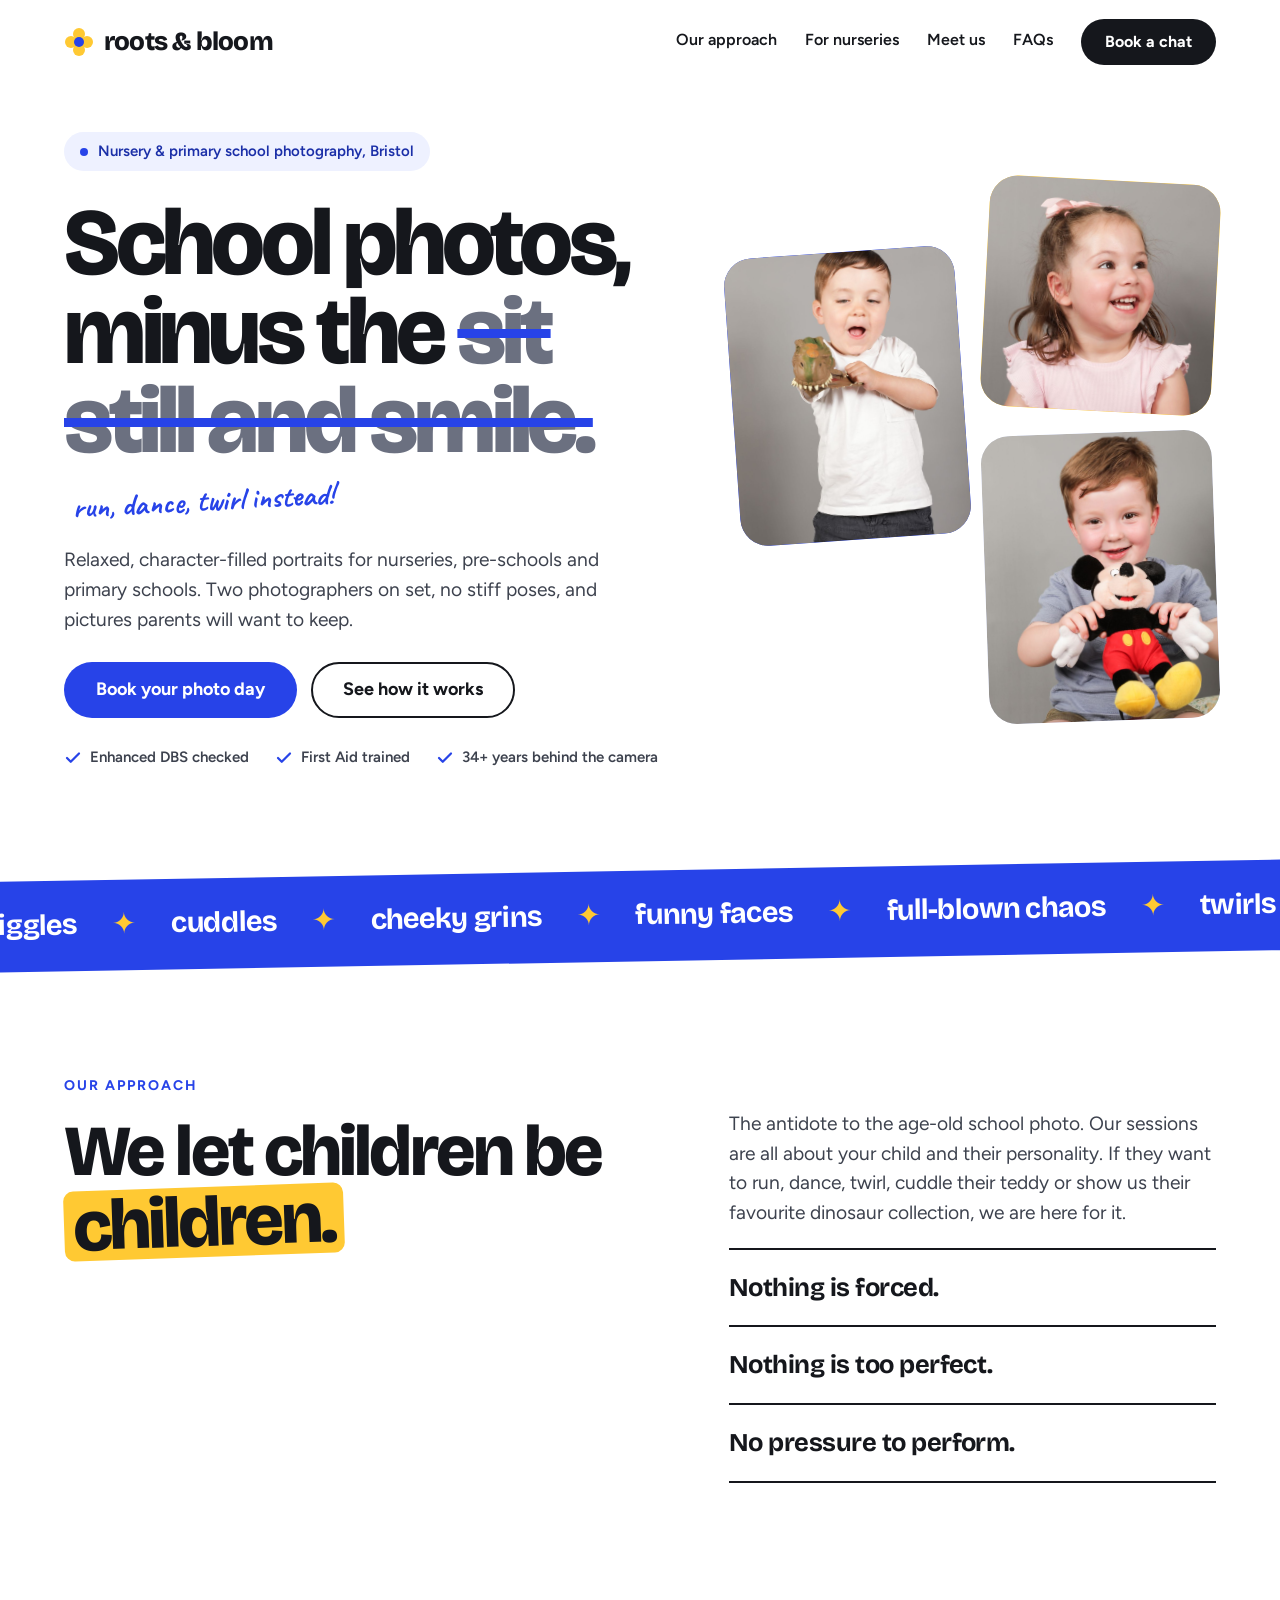
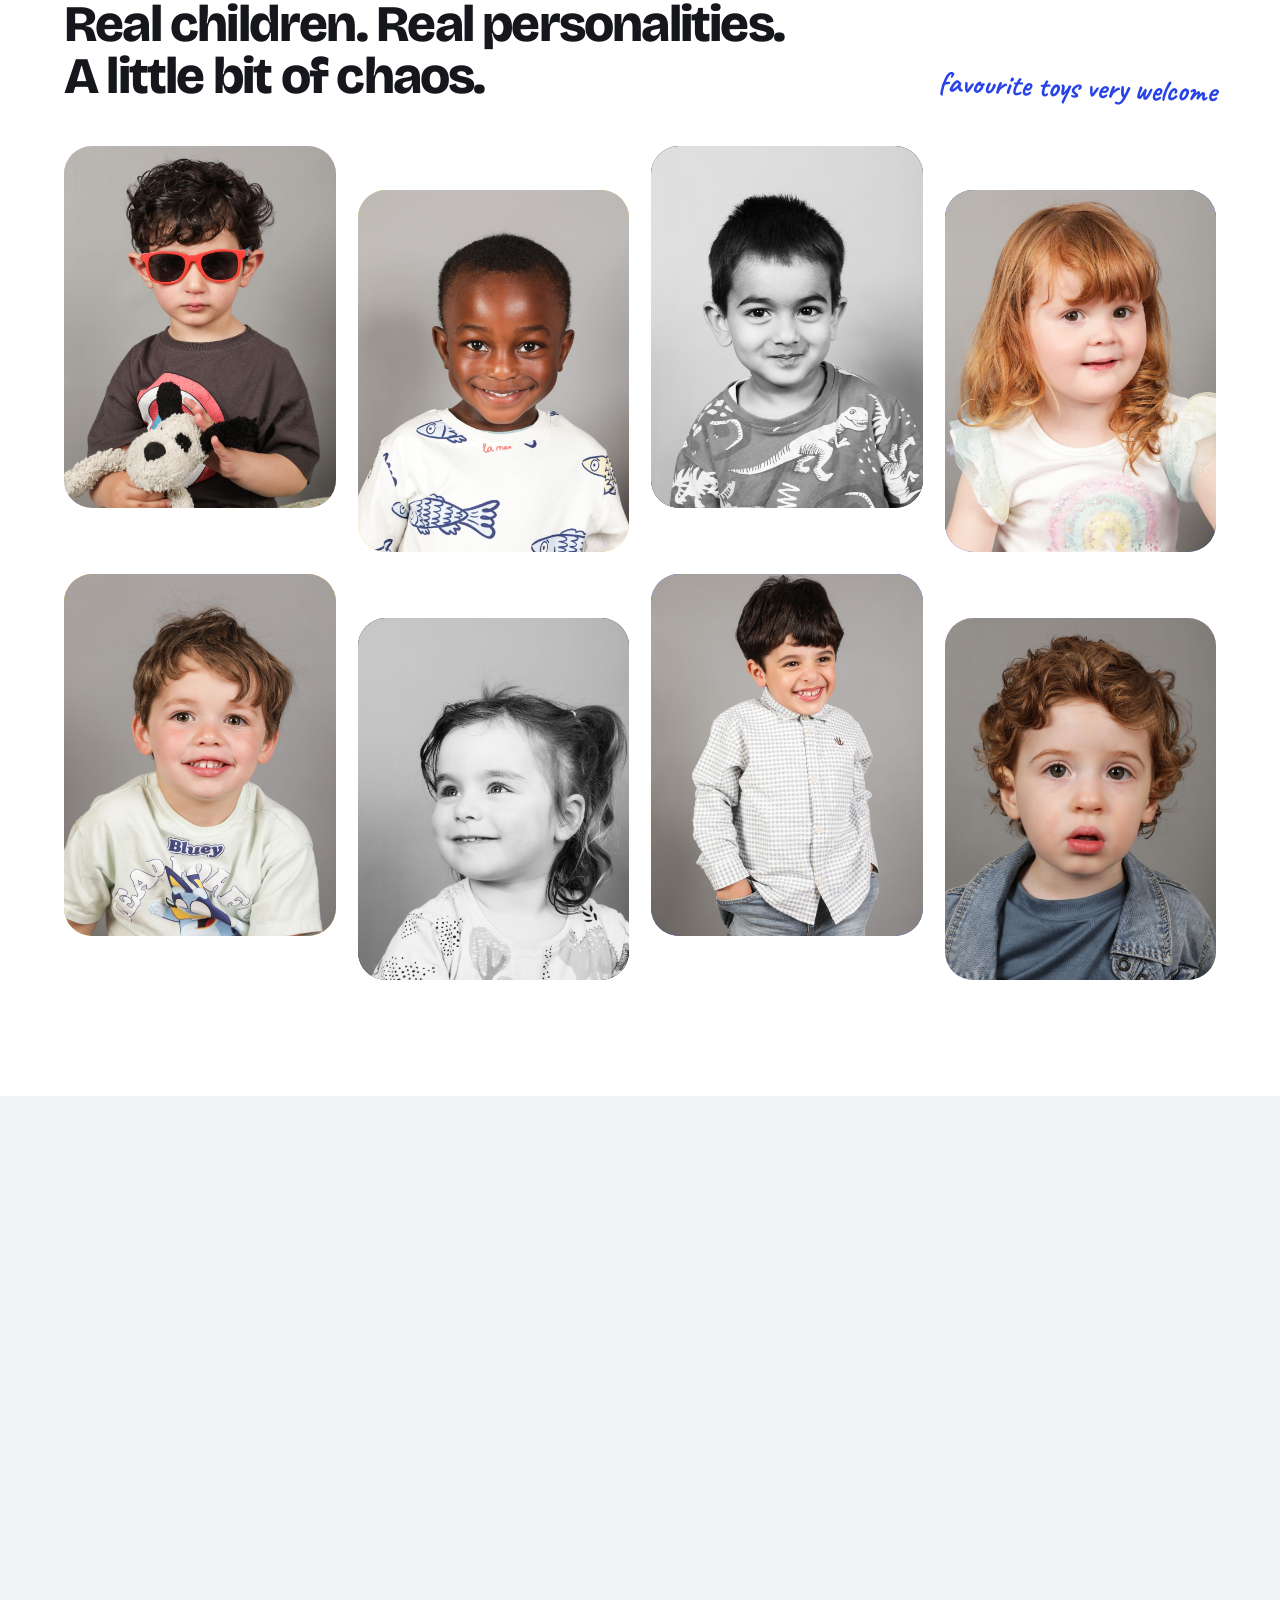
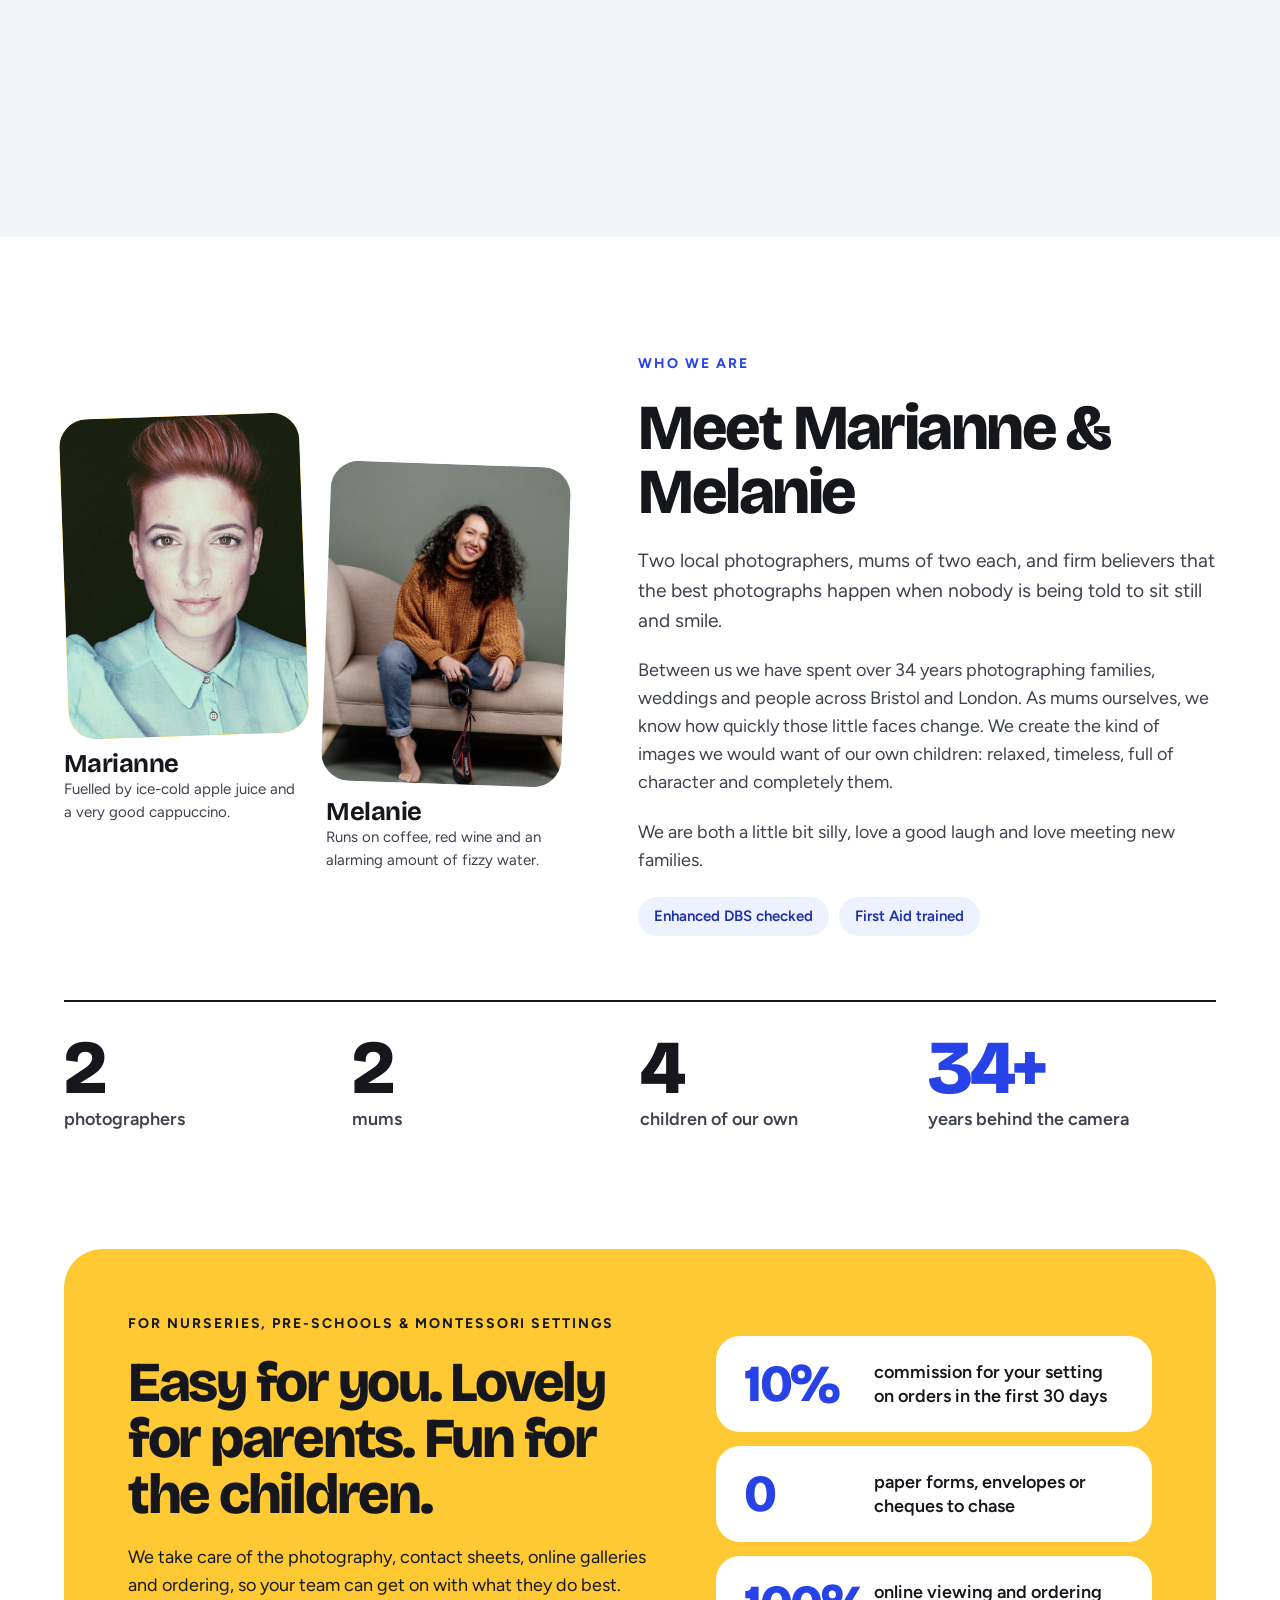
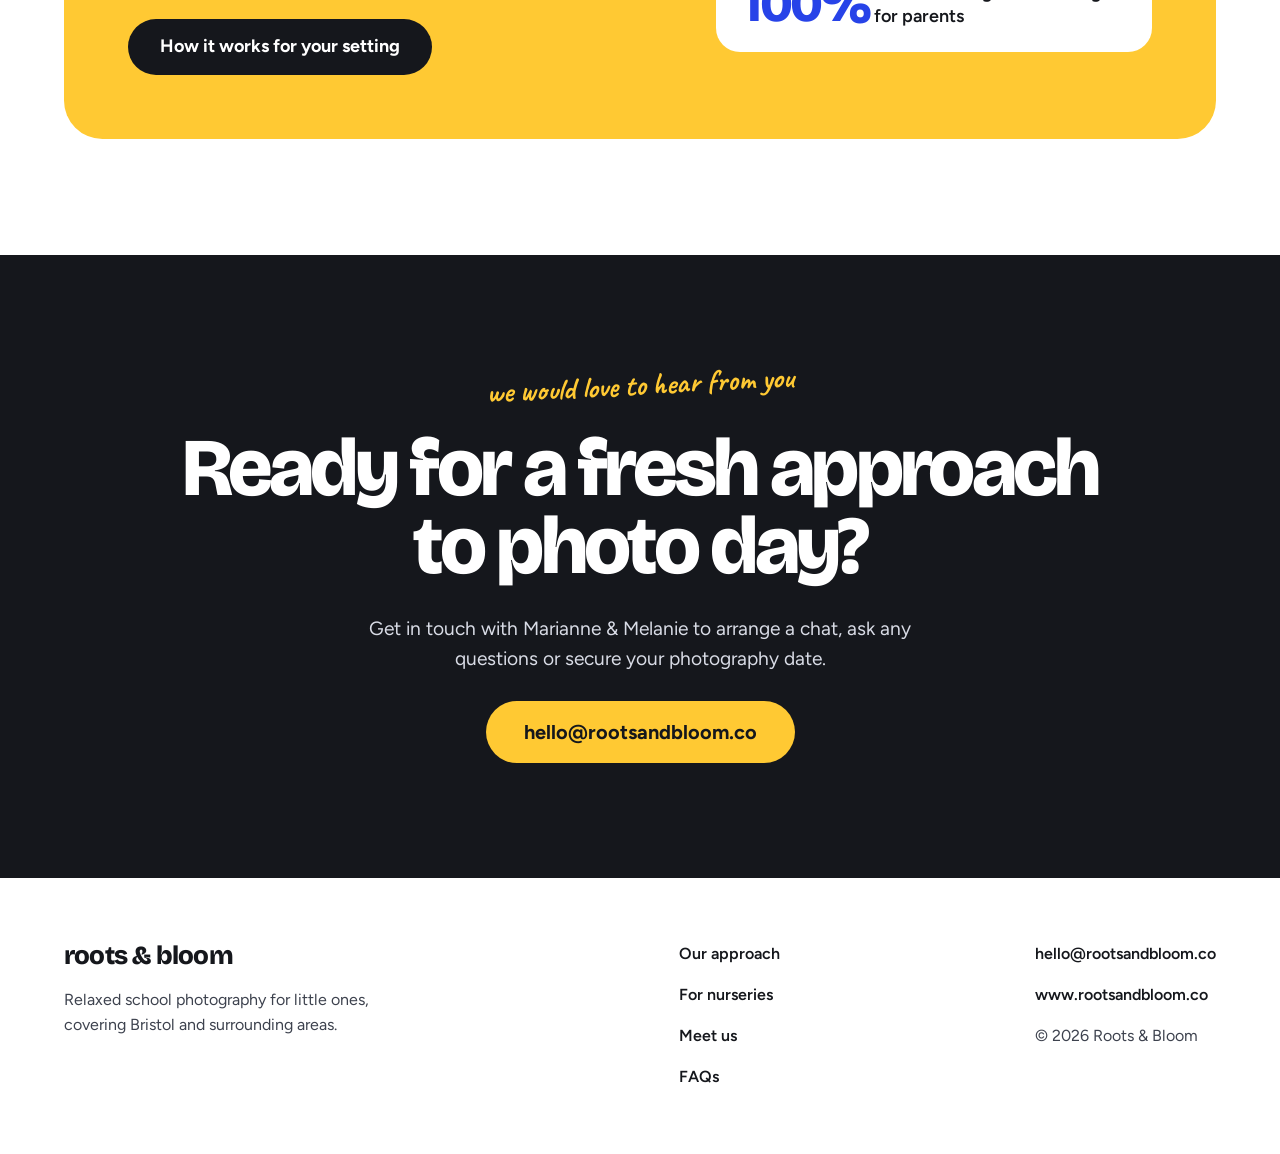
==== index.html @ b64cf776 "Add Marianne and Melanie portraits to Meet us Co-Authored-By: Claude Opus 5.5 <noreply@anthropic.com" ====
<!doctype html>
<html lang="en-GB">
<head>
  <meta charset="utf-8">
  <meta name="viewport" content="width=device-width, initial-scale=1">
  <title>Roots &amp; Bloom | Relaxed nursery and school photography, Bristol</title>
  <meta name="description" content="School photos, minus the sit still and smile. Relaxed, character-filled photography for nurseries, pre-schools and primary schools in Bristol, by Marianne and Melanie.">
  <meta name="theme-color" content="#2743E8">
  <link rel="canonical" href="https://www.rootsandbloom.co/">
  <meta property="og:type" content="website">
  <meta property="og:title" content="Roots &amp; Bloom | Relaxed nursery and school photography">
  <meta property="og:description" content="Two photographers, no stiff poses, and pictures parents will want to keep.">
  <meta property="og:url" content="https://www.rootsandbloom.co/">
  <link rel="icon" href="assets/favicon.svg" type="image/svg+xml">
  <link rel="preconnect" href="https://fonts.googleapis.com">
  <link rel="preconnect" href="https://fonts.gstatic.com" crossorigin>
  <link rel="stylesheet" href="https://fonts.googleapis.com/css2?family=Bricolage+Grotesque:opsz,wght@12..96,400..800&amp;family=Caveat:wght@700&amp;family=Figtree:wght@400;500;600;700&amp;display=swap">
  <link rel="stylesheet" href="assets/css/styles.css">
</head>
<body>
<a class="skip-link" href="#main">Skip to content</a>

<header class="site-header">
  <div class="wrap site-header__inner">
    <a class="wordmark" href="index.html" aria-label="Roots &amp; Bloom home">
      <svg aria-hidden="true" viewBox="0 0 30 30"><circle cx="15" cy="7" r="6" fill="#FFC933"/><circle cx="23" cy="15" r="6" fill="#FFC933"/><circle cx="15" cy="23" r="6" fill="#FFC933"/><circle cx="7" cy="15" r="6" fill="#FFC933"/><circle cx="15" cy="15" r="5" fill="#2743E8"/></svg>
      <span>roots &amp; bloom</span>
    </a>
    <button class="nav-toggle" type="button" aria-label="Open menu" aria-expanded="false" aria-controls="site-nav">
      <svg aria-hidden="true" viewBox="0 0 24 24" fill="none" stroke="#fff" stroke-width="2.5" stroke-linecap="round"><path d="M4 8h16M4 16h16"/></svg>
    </button>
    <nav class="nav" id="site-nav" aria-label="Main">
      <a href="#approach">Our approach</a>
      <a href="nurseries.html">For nurseries</a>
      <a href="#meet">Meet us</a>
      <a href="nurseries.html#faqs">FAQs</a>
      <a class="btn btn--dark btn--sm" href="nurseries.html#contact">Book a chat</a>
    </nav>
  </div>
</header>

<main id="main">

  <section class="hero">
    <div class="wrap hero__grid">
      <div class="stack hero__copy">
        <p class="pill"><span class="pill__dot"></span>Nursery &amp; primary school photography, Bristol</p>
        <h1 class="display">School photos, minus the <span class="strike">sit still and smile.</span></h1>
        <p class="scribble">run, dance, twirl instead!</p>
        <p class="lead">Relaxed, character-filled portraits for nurseries, pre-schools and primary schools. Two photographers on set, no stiff poses, and pictures parents will want to keep.</p>
        <div class="btn-row btn-row--stack">
          <a class="btn btn--primary" href="nurseries.html#contact">Book your photo day</a>
          <a class="btn btn--ghost" href="nurseries.html">See how it works</a>
        </div>
        <ul class="checks">
          <li><svg aria-hidden="true" viewBox="0 0 24 24" fill="none" stroke="#2743E8" stroke-width="3" stroke-linecap="round" stroke-linejoin="round"><path d="M4 12l5 5L20 6"/></svg>Enhanced DBS checked</li>
          <li><svg aria-hidden="true" viewBox="0 0 24 24" fill="none" stroke="#2743E8" stroke-width="3" stroke-linecap="round" stroke-linejoin="round"><path d="M4 12l5 5L20 6"/></svg>First Aid trained</li>
          <li><svg aria-hidden="true" viewBox="0 0 24 24" fill="none" stroke="#2743E8" stroke-width="3" stroke-linecap="round" stroke-linejoin="round"><path d="M4 12l5 5L20 6"/></svg>34+ years behind the camera</li>
        </ul>
      </div>
      <div class="hero__collage">
        <figure class="photo photo--blue tilt-l"><img src="assets/img/hero-dinosaur.jpg" width="933" height="1400" alt="A boy in a white shirt roaring along with his toy dinosaur" fetchpriority="high"></figure>
        <div class="hero__collage-col">
          <figure class="photo photo--sun photo--square tilt-r"><img src="assets/img/hero-laugh.jpg" width="1400" height="933" alt="A girl with a pink bow laughing and looking off to one side" style="object-position: 62% 50%"></figure>
          <figure class="photo tilt-l-sm"><img src="assets/img/hero-mickey.jpg" width="933" height="1400" alt="A smiling boy holding up his favourite soft toy" style="object-position: 50% 60%"></figure>
        </div>
      </div>
    </div>
  </section>

  <div class="strip" aria-hidden="true">
    <div class="strip__track">
      <div class="strip__set"><span>giggles</span><i>✦</i><span>cuddles</span><i>✦</i><span>cheeky grins</span><i>✦</i><span>funny faces</span><i>✦</i><span>full-blown chaos</span><i>✦</i><span>twirls</span><i>✦</i><span>teddies</span><i>✦</i><span>dinosaurs</span><i>✦</i></div>
      <div class="strip__set"><span>giggles</span><i>✦</i><span>cuddles</span><i>✦</i><span>cheeky grins</span><i>✦</i><span>funny faces</span><i>✦</i><span>full-blown chaos</span><i>✦</i><span>twirls</span><i>✦</i><span>teddies</span><i>✦</i><span>dinosaurs</span><i>✦</i></div>
    </div>
  </div>

  <section class="section" id="approach">
    <div class="wrap split">
      <div class="stack reveal">
        <p class="eyebrow">Our approach</p>
        <h2 class="h2" style="font-size: clamp(2.6rem, 5.6vw, 5.25rem); line-height: 0.98">We let children be <span class="mark">children.</span></h2>
      </div>
      <div class="stack split__aside reveal">
        <p class="lead">The antidote to the age-old school photo. Our sessions are all about your child and their personality. If they want to run, dance, twirl, cuddle their teddy or show us their favourite dinosaur collection, we are here for it.</p>
        <ul class="rules">
          <li>Nothing is forced.</li>
          <li>Nothing is too perfect.</li>
          <li>No pressure to perform.</li>
        </ul>
      </div>
    </div>
  </section>

  <section class="section section--flush-top">
    <div class="wrap">
      <div class="section-head reveal">
        <h2 class="h2 h2--sm">Real children. Real personalities. A little bit of chaos.</h2>
        <p class="scribble">favourite toys very welcome</p>
      </div>
      <div class="gallery reveal">
        <figure class="photo photo--tall"><img src="assets/img/gallery-01.jpg" width="933" height="1400" loading="lazy" alt="A boy in red sunglasses cuddling a well-loved toy dog"></figure>
        <figure class="photo photo--tall photo--sun"><img src="assets/img/gallery-02.jpg" width="933" height="1400" loading="lazy" alt="A boy in a fish-print top with a huge smile" style="object-position: 50% 30%"></figure>
        <figure class="photo photo--tall photo--ink"><img src="assets/img/gallery-03.jpg" width="933" height="1400" loading="lazy" alt="Black and white portrait of a boy in a dinosaur t-shirt, smiling shyly" style="object-position: 50% 40%"></figure>
        <figure class="photo photo--tall photo--blue"><img src="assets/img/gallery-04.jpg" width="933" height="1400" loading="lazy" alt="A girl with long red hair and a rainbow top, smiling" style="object-position: 50% 30%"></figure>
        <figure class="photo photo--tall photo--sun"><img src="assets/img/gallery-05.jpg" width="1082" height="1400" loading="lazy" alt="A boy with tousled brown hair grinning at the camera" style="object-position: 50% 30%"></figure>
        <figure class="photo photo--tall photo--ink"><img src="assets/img/gallery-06.jpg" width="933" height="1400" loading="lazy" alt="Black and white portrait of a little girl with pigtails glancing sideways" style="object-position: 50% 45%"></figure>
        <figure class="photo photo--tall photo--blue"><img src="assets/img/gallery-07.jpg" width="933" height="1400" loading="lazy" alt="A boy in a checked shirt laughing with his hands in his pockets" style="object-position: 50% 30%"></figure>
        <figure class="photo photo--tall"><img src="assets/img/gallery-08.jpg" width="933" height="1400" loading="lazy" alt="A toddler with curly auburn hair in a denim jacket" style="object-position: 50% 30%"></figure>
      </div>
    </div>
  </section>

  <section class="section section--panel">
    <div class="wrap">
      <div class="stack head-block reveal">
        <p class="eyebrow">Why we are different</p>
        <h2 class="h2">Two photographers. Twice the fun.</h2>
      </div>
      <div class="cards reveal">
        <article class="card">
          <span class="card__num" aria-hidden="true">01</span>
          <h3 class="h3">One plays, one captures</h3>
          <p>With two of us on set there is always someone ready for the action, whether that is a giggle, a cuddle or a cheeky grin.</p>
        </article>
        <article class="card">
          <span class="card__num" aria-hidden="true">02</span>
          <h3 class="h3">Teddies are invited</h3>
          <p>Favourite toys and treasured little things are part of your child's story, and they help little ones feel right at home.</p>
        </article>
        <article class="card card--dark">
          <span class="card__num" aria-hidden="true">03</span>
          <h3 class="h3">We love the chaos</h3>
          <p>We chat, play and have a laugh while your child does their thing. We quietly (and sometimes not so quietly) capture the magic.</p>
        </article>
      </div>
    </div>
  </section>

  <section class="section" id="meet">
    <div class="wrap">
      <div class="meet">
        <div class="meet__photos reveal">
          <div class="meet__person">
            <figure class="photo photo--tall photo--sun tilt-l-sm"><img src="assets/img/marianne.jpg" width="960" height="960" loading="lazy" alt="Marianne, with short red hair and a mint shirt"></figure>
            <div><h3 class="h3">Marianne</h3><p>Fuelled by ice-cold apple juice and a very good cappuccino.</p></div>
          </div>
          <div class="meet__person">
            <figure class="photo photo--tall tilt-r-sm"><img src="assets/img/melanie.jpg" width="982" height="1374" loading="lazy" alt="Melanie, laughing on a sofa with her camera in hand" style="object-position: 50% 35%"></figure>
            <div><h3 class="h3">Melanie</h3><p>Runs on coffee, red wine and an alarming amount of fizzy water.</p></div>
          </div>
        </div>
        <div class="stack meet__copy reveal">
          <p class="eyebrow">Who we are</p>
          <h2 class="h2">Meet Marianne &amp; Melanie</h2>
          <p class="lead">Two local photographers, mums of two each, and firm believers that the best photographs happen when nobody is being told to sit still and smile.</p>
          <p class="soft">Between us we have spent over 34 years photographing families, weddings and people across Bristol and London. As mums ourselves, we know how quickly those little faces change. We create the kind of images we would want of our own children: relaxed, timeless, full of character and completely them.</p>
          <p class="soft">We are both a little bit silly, love a good laugh and love meeting new families.</p>
          <div class="pill-row">
            <span class="pill">Enhanced DBS checked</span>
            <span class="pill">First Aid trained</span>
          </div>
        </div>
      </div>
      <ul class="stats reveal">
        <li><span class="num">2</span>photographers</li>
        <li><span class="num">2</span>mums</li>
        <li><span class="num">4</span>children of our own</li>
        <li><span class="num num--blue">34+</span>years behind the camera</li>
      </ul>
    </div>
  </section>

  <section class="section section--flush-top">
    <div class="wrap">
      <div class="panel panel--sun reveal">
        <div class="stack">
          <p class="eyebrow eyebrow--ink">For nurseries, pre-schools &amp; Montessori settings</p>
          <h2 class="h2" style="font-size: clamp(2.1rem, 4.4vw, 4rem)">Easy for you. Lovely for parents. Fun for the children.</h2>
          <p style="max-width: 32.5rem">We take care of the photography, contact sheets, online galleries and ordering, so your team can get on with what they do best.</p>
          <a class="btn btn--dark" href="nurseries.html">How it works for your setting</a>
        </div>
        <ul class="facts">
          <li class="fact"><span class="num">10%</span>commission for your setting on orders in the first 30 days</li>
          <li class="fact"><span class="num">0</span>paper forms, envelopes or cheques to chase</li>
          <li class="fact"><span class="num">100%</span>online viewing and ordering for parents</li>
        </ul>
      </div>
    </div>
  </section>

  <section class="section cta">
    <div class="wrap">
      <div class="stack reveal">
        <p class="scribble scribble--sun">we would love to hear from you</p>
        <h2 class="display">Ready for a fresh approach to photo day?</h2>
        <p class="lead">Get in touch with Marianne &amp; Melanie to arrange a chat, ask any questions or secure your photography date.</p>
        <a class="btn btn--sun" href="mailto:hello@rootsandbloom.co">hello@rootsandbloom.co</a>
      </div>
    </div>
  </section>

</main>

<footer class="site-footer">
  <div class="wrap site-footer__inner">
    <div class="site-footer__brand">
      <a class="wordmark" href="index.html">roots &amp; bloom</a>
      <p>Relaxed school photography for little ones, covering Bristol and surrounding areas.</p>
    </div>
    <nav class="site-footer__links" aria-label="Footer">
      <a href="#approach">Our approach</a>
      <a href="nurseries.html">For nurseries</a>
      <a href="#meet">Meet us</a>
      <a href="nurseries.html#faqs">FAQs</a>
    </nav>
    <div class="site-footer__links">
      <a href="mailto:hello@rootsandbloom.co">hello@rootsandbloom.co</a>
      <a href="https://www.rootsandbloom.co">www.rootsandbloom.co</a>
      <span>© <span id="year">2026</span> Roots &amp; Bloom</span>
    </div>
  </div>
</footer>

<script src="assets/js/main.js" defer></script>
</body>
</html>
---- assets/css/styles.css ----
/* Roots & Bloom
   Design tokens and styles (roots1 design) */

:root {
  --ink: #15171c;
  --ink-soft: #3d424e;
  --muted: #6b7080;
  --paper: #ffffff;
  --panel: #f3f4f8;
  --blue: #2743e8;
  --blue-deep: #1b2fa8;
  --blue-tint: #eef1ff;
  --photo-tint: #dde3fb;
  --sun: #ffc933;
  --on-dark-soft: #d9dce6;

  --font-display: "Bricolage Grotesque", "Arial Black", system-ui, sans-serif;
  --font-body: "Figtree", system-ui, -apple-system, "Segoe UI", sans-serif;
  --font-hand: "Caveat", "Comic Sans MS", cursive;

  --gutter: clamp(20px, 5vw, 80px);
  --section: clamp(72px, 9vw, 130px);
  --radius-card: 28px;
  --radius-panel: clamp(28px, 3vw, 40px);
}

*,
*::before,
*::after { box-sizing: border-box; }

html { scroll-behavior: smooth; -webkit-text-size-adjust: 100%; }

body {
  margin: 0;
  background: var(--paper);
  color: var(--ink);
  font-family: var(--font-body);
  font-size: 1.125rem;
  line-height: 1.55;
  overflow-x: hidden;
  -webkit-font-smoothing: antialiased;
}

main { overflow-x: clip; }
img, svg { max-width: 100%; display: block; }
h1, h2, h3, p, ul, ol, figure { margin: 0; }
ul, ol { padding: 0; list-style: none; }
a { color: inherit; text-decoration: none; }
a:hover { color: var(--blue); }
button, input, textarea { font: inherit; color: inherit; }
:focus-visible { outline: 3px solid var(--blue); outline-offset: 3px; border-radius: 6px; }
[id] { scroll-margin-top: 96px; }

.skip-link {
  position: absolute; left: 16px; top: -100px; z-index: 100;
  background: var(--ink); color: #fff; padding: 12px 18px; border-radius: 999px; font-weight: 700;
}
.skip-link:focus { top: 16px; color: #fff; }

.wrap { max-width: calc(1280px + var(--gutter) * 2); margin-inline: auto; padding-inline: var(--gutter); }
.wrap--narrow { max-width: calc(980px + var(--gutter) * 2); }
.section { padding-block: var(--section); }
.section--panel { background: var(--panel); }
.section--flush-top { padding-top: 0; }

/* ---------- Type ---------- */
.display, .h2, .h3, .wordmark, .num {
  font-family: var(--font-display);
  font-weight: 800;
  letter-spacing: -0.04em;
}
.display { font-size: clamp(3.25rem, 7.4vw, 6.75rem); line-height: 0.94; letter-spacing: -0.045em; }
.display--page { font-size: clamp(2.9rem, 6.2vw, 5.75rem); line-height: 0.96; }
.h2 { font-size: clamp(2.5rem, 5vw, 4.5rem); line-height: 1; }
.h2--sm { font-size: clamp(2.1rem, 4vw, 3.5rem); line-height: 1.02; letter-spacing: -0.035em; }
.h3 { font-size: clamp(1.4rem, 2vw, 1.75rem); font-weight: 700; letter-spacing: -0.02em; line-height: 1.1; }
.lead { font-size: clamp(1.125rem, 1.5vw, 1.3125rem); color: var(--ink-soft); }
.soft { color: var(--ink-soft); }
.eyebrow { font-weight: 700; font-size: 0.875rem; letter-spacing: 0.14em; text-transform: uppercase; color: var(--blue); }
.eyebrow--ink { color: var(--ink); }
.scribble { font-family: var(--font-hand); font-weight: 700; font-size: clamp(1.75rem, 2.4vw, 2.125rem); line-height: 1; color: var(--blue); display: inline-block; transform: rotate(-3deg); }
.scribble--sun { color: var(--sun); }
.scribble--ink { color: var(--ink); transform: none; }
.strike { text-decoration: line-through; text-decoration-color: var(--blue); text-decoration-thickness: 0.09em; color: var(--muted); }
.mark { background: var(--sun); padding: 0 0.12em; border-radius: 0.14em; display: inline-block; transform: rotate(-2deg); }
.stack { display: flex; flex-direction: column; align-items: flex-start; }
.stack > * { max-width: 100%; }

/* ---------- Buttons ---------- */
.btn {
  display: inline-flex; align-items: center; justify-content: center;
  min-height: 56px; padding: 0 30px; border-radius: 999px;
  border: 2px solid transparent; font-weight: 700; font-size: 1.125rem; cursor: pointer;
  transition: transform 0.2s ease, background-color 0.2s ease, color 0.2s ease;
}
.btn:hover { transform: translateY(-2px) rotate(-1deg); }
.btn--primary { background: var(--blue); color: #fff; }
.btn--primary:hover { background: var(--blue-deep); color: #fff; }
.btn--ghost { border-color: var(--ink); }
.btn--ghost:hover { background: var(--ink); color: #fff; }
.btn--dark { background: var(--ink); color: #fff; }
.btn--dark:hover { background: var(--blue); color: #fff; }
.btn--sun { background: var(--sun); color: var(--ink); }
.btn--sun:hover { background: #fff; color: var(--ink); }
.btn--sm { min-height: 46px; padding: 0 22px; font-size: 1rem; }
.btn-row { display: flex; flex-wrap: wrap; gap: 14px; }

.pill { display: inline-flex; align-items: center; gap: 10px; background: var(--blue-tint); color: var(--blue-deep); font-weight: 600; font-size: 0.9375rem; padding: 8px 16px; border-radius: 999px; }
.pill__dot { width: 8px; height: 8px; border-radius: 50%; background: var(--blue); }
.pill-row { display: flex; flex-wrap: wrap; gap: 10px; }

/* ---------- Header ---------- */
.site-header { position: sticky; top: 0; z-index: 50; background: rgba(255, 255, 255, 0.92); backdrop-filter: blur(10px); }
.site-header__inner { display: flex; align-items: center; justify-content: space-between; gap: 16px 32px; min-height: 84px; }
.wordmark { display: inline-flex; align-items: center; gap: 10px; font-size: 1.625rem; letter-spacing: -0.03em; min-height: 44px; }
.wordmark:hover { color: var(--ink); }
.wordmark svg { width: 30px; height: 30px; transition: transform 0.5s ease; }
.wordmark:hover svg { transform: rotate(90deg); }
.nav { display: flex; align-items: center; gap: 28px; font-weight: 600; font-size: 1rem; }
.nav a:not(.btn) { padding: 10px 0; border-bottom: 3px solid transparent; }
.nav a[aria-current="page"] { border-bottom-color: var(--blue); }
.nav-toggle { display: none; width: 48px; height: 48px; border-radius: 50%; border: 0; background: var(--ink); cursor: pointer; align-items: center; justify-content: center; }
.nav-toggle svg { width: 22px; height: 22px; }

@media (max-width: 860px) {
  .site-header__inner { min-height: 72px; flex-wrap: wrap; }
  .wordmark { font-size: 1.375rem; }
  .nav-toggle { display: inline-flex; }
  .nav { display: none; flex-basis: 100%; flex-direction: column; align-items: stretch; gap: 0; padding-bottom: 20px; font-size: 1.25rem; }
  .nav.is-open { display: flex; }
  .nav a:not(.btn) { padding: 14px 0; border-bottom: 2px solid var(--panel); }
  .nav .btn { margin-top: 18px; }
}

/* ---------- Photo placeholders ---------- */
.photo { position: relative; border-radius: var(--radius-card); background: var(--photo-tint); aspect-ratio: 4 / 5; display: flex; align-items: flex-end; padding: 18px; overflow: hidden; transition: transform 0.35s ease; }
.photo img { position: absolute; inset: 0; width: 100%; height: 100%; object-fit: cover; }
.photo__label { position: relative; background: #fff; color: var(--ink); font-size: 0.8125rem; font-weight: 600; padding: 6px 12px; border-radius: 999px; }
.photo--blue { background: var(--blue); }
.photo--sun { background: var(--sun); }
.photo--ink { background: var(--ink); }
.photo--square { aspect-ratio: 1 / 1; }
.photo--tall { aspect-ratio: 3 / 4; }
.photo--hero { aspect-ratio: 5 / 6; border-radius: 36px; }
.tilt-l { transform: rotate(-4deg); }
.tilt-r { transform: rotate(3deg); }
.tilt-l-sm { transform: rotate(-2deg); }
.tilt-r-sm { transform: rotate(2deg); }
.photo:hover { transform: rotate(0deg) scale(1.02); }

/* ---------- Hero ---------- */
.hero { padding-block: clamp(20px, 4vw, 48px) clamp(64px, 8vw, 110px); }
.hero__grid { display: grid; grid-template-columns: minmax(0, 1.25fr) minmax(0, 1fr); gap: 56px 64px; align-items: center; }
.hero__copy { gap: 28px; }
.hero__copy .lead { max-width: 34rem; }
.hero__copy .scribble { margin: -8px 0 0 8px; }
.hero__collage { display: grid; grid-template-columns: repeat(2, minmax(0, 1fr)); gap: 22px; align-items: start; }
.hero__collage > .photo { margin-top: 72px; }
.hero__collage-col { display: flex; flex-direction: column; gap: 22px; }
.checks { display: flex; flex-wrap: wrap; gap: 10px 26px; font-size: 0.9375rem; font-weight: 600; color: var(--ink-soft); }
.checks li { display: flex; align-items: center; gap: 8px; }
.checks svg { width: 18px; height: 18px; flex: none; }
.hero__figure { position: relative; }
.sticker { position: absolute; left: -18px; top: 28px; background: #fff; border: 2px solid var(--ink); border-radius: 20px; padding: 12px 18px; font-family: var(--font-hand); font-weight: 700; font-size: 1.75rem; line-height: 1; transform: rotate(-6deg); }

@media (max-width: 900px) {
  .hero__grid { grid-template-columns: minmax(0, 1fr); }
  .hero__collage > .photo { margin-top: 36px; }
  .hero__collage-col .photo + .photo { display: none; }
  .hero__collage-col .photo { aspect-ratio: 4 / 5; }
  .sticker { left: 0; }
  .btn-row--stack { flex-direction: column; align-self: stretch; }
}

/* ---------- Word strip ---------- */
.strip { background: var(--blue); color: #fff; padding: 22px 0; overflow: hidden; transform: rotate(-1deg) scale(1.03); }
.strip__track { display: flex; width: max-content; animation: strip 36s linear infinite; }
.strip__set { display: flex; align-items: center; gap: 34px; padding-right: 34px; font-family: var(--font-display); font-weight: 700; font-size: clamp(1.25rem, 2.2vw, 1.875rem); letter-spacing: -0.02em; white-space: nowrap; }
.strip__set i { color: var(--sun); font-style: normal; }
@keyframes strip { to { transform: translateX(-50%); } }

/* ---------- Approach ---------- */
.split { display: grid; grid-template-columns: minmax(0, 1.2fr) minmax(0, 1fr); gap: 48px 80px; align-items: start; }
.split > .stack { gap: 20px; }
.split__aside { gap: 26px; padding-top: 34px; align-items: stretch; }
.rules { font-family: var(--font-display); font-weight: 700; font-size: clamp(1.375rem, 2vw, 1.625rem); letter-spacing: -0.02em; border-bottom: 2px solid var(--ink); }
.rules li { padding: 18px 0; border-top: 2px solid var(--ink); }
@media (max-width: 900px) {
  .split { grid-template-columns: minmax(0, 1fr); }
  .split__aside { padding-top: 0; }
}

/* ---------- Gallery ---------- */
.section-head { display: flex; flex-wrap: wrap; justify-content: space-between; align-items: flex-end; gap: 20px; margin-bottom: 44px; }
.section-head .h2--sm { max-width: 47rem; }
.section-head .scribble { transform: rotate(2deg); }
.gallery { display: grid; grid-template-columns: repeat(4, minmax(0, 1fr)); gap: 22px; }
.gallery .photo:nth-child(even) { margin-top: 44px; }
@media (max-width: 900px) {
  .gallery { grid-template-columns: repeat(2, minmax(0, 1fr)); gap: 14px; }
  .gallery .photo:nth-child(even) { margin-top: 28px; }
}

/* ---------- Cards ---------- */
.head-block { gap: 16px; max-width: 50rem; margin-bottom: 52px; }
.cards { display: grid; grid-template-columns: repeat(3, minmax(0, 1fr)); gap: 22px; }
.card { background: #fff; border-radius: var(--radius-card); padding: clamp(24px, 3vw, 36px); display: flex; flex-direction: column; gap: 14px; transition: transform 0.25s ease; }
.card:hover { transform: translateY(-4px); }
.card p { color: var(--ink-soft); }
.card svg { width: 40px; height: 40px; }
.card__num { font-family: var(--font-display); font-weight: 800; font-size: 3.375rem; line-height: 1; color: var(--blue); }
.card--dark { background: var(--ink); color: #fff; }
.card--dark p { color: var(--on-dark-soft); }
.card--dark .card__num { color: var(--sun); }
.card--blue { background: var(--blue); color: #fff; }
.card--blue p { color: #fff; }
.card--blue .card__num { color: var(--sun); letter-spacing: -0.04em; }
.card--sun { background: var(--sun); justify-content: flex-end; gap: 10px; }
.card--sun .h3 { font-weight: 800; font-size: 1.875rem; letter-spacing: -0.03em; }
@media (max-width: 980px) { .cards { grid-template-columns: repeat(2, minmax(0, 1fr)); } }
@media (max-width: 640px) { .cards { grid-template-columns: minmax(0, 1fr); gap: 12px; } }

/* ---------- Meet ---------- */
.meet { display: grid; grid-template-columns: minmax(0, 1fr) minmax(0, 1.15fr); gap: 48px 72px; align-items: center; }
.meet__photos { display: grid; grid-template-columns: repeat(2, minmax(0, 1fr)); gap: 22px; }
.meet__person { display: flex; flex-direction: column; gap: 14px; }
.meet__person:nth-child(2) { margin-top: 48px; }
.meet__person p { font-size: 0.9375rem; color: var(--ink-soft); }
.meet__copy { gap: 22px; }
.stats { display: grid; grid-template-columns: repeat(4, minmax(0, 1fr)); border-top: 2px solid var(--ink); margin-top: 64px; }
.stats li { padding: 28px 16px 0 0; font-weight: 600; color: var(--ink-soft); }
.num { display: block; font-size: clamp(3rem, 6vw, 4.75rem); line-height: 1; color: var(--ink); }
.num--blue { color: var(--blue); }
@media (max-width: 900px) {
  .meet { grid-template-columns: minmax(0, 1fr); }
  .stats { grid-template-columns: repeat(2, minmax(0, 1fr)); margin-top: 40px; }
  .stats li { padding-top: 18px; padding-bottom: 6px; }
}

/* ---------- Panels ---------- */
.panel { border-radius: var(--radius-panel); padding: clamp(28px, 5vw, 72px); display: grid; grid-template-columns: minmax(0, 1.2fr) minmax(0, 1fr); gap: 40px 64px; align-items: center; }
.panel--sun { background: var(--sun); }
.panel--dark { background: var(--ink); color: #fff; }
.panel--dark .soft { color: var(--on-dark-soft); }
.panel > .stack { gap: 20px; }
.facts { display: flex; flex-direction: column; gap: 14px; }
.fact { background: #fff; border-radius: 24px; padding: 22px 28px; display: flex; align-items: center; gap: 20px; font-weight: 600; line-height: 1.35; }
.fact .num { font-size: 3.25rem; color: var(--blue); min-width: 110px; }
@media (max-width: 900px) {
  .panel { grid-template-columns: minmax(0, 1fr); }
  .fact .num { font-size: 2.5rem; min-width: 84px; }
}

/* ---------- Steps ---------- */
.steps { display: grid; grid-template-columns: repeat(4, minmax(0, 1fr)); gap: 22px; counter-reset: step; }
.steps li { border-top: 3px solid var(--ink); padding-top: 22px; display: flex; flex-direction: column; gap: 10px; counter-increment: step; }
.steps li::before { content: counter(step); font-family: var(--font-display); font-weight: 800; font-size: 3.375rem; line-height: 1; color: var(--blue); }
.steps p { color: var(--ink-soft); }
@media (max-width: 980px) { .steps { grid-template-columns: repeat(2, minmax(0, 1fr)); } }
@media (max-width: 560px) { .steps { grid-template-columns: minmax(0, 1fr); } }

/* ---------- Commission calculator ---------- */
.calc { background: #fff; color: var(--ink); border-radius: var(--radius-card); padding: clamp(22px, 3vw, 34px); display: flex; flex-direction: column; gap: 22px; }
.calc__label { display: flex; justify-content: space-between; align-items: baseline; gap: 16px; font-weight: 600; }
.calc__label output { font-family: var(--font-display); font-weight: 800; font-size: 1.875rem; letter-spacing: -0.03em; }
.calc input[type="range"] { width: 100%; height: 44px; margin: 0; accent-color: var(--blue); cursor: pointer; }
.calc__result { background: var(--blue-tint); border-radius: 20px; padding: 24px; display: flex; flex-wrap: wrap; justify-content: space-between; align-items: center; gap: 8px 16px; font-weight: 600; }
.calc__result output { font-family: var(--font-display); font-weight: 800; font-size: clamp(2.75rem, 5vw, 3.75rem); line-height: 1; letter-spacing: -0.04em; color: var(--blue); }
.calc small { font-size: 0.875rem; color: var(--ink-soft); }

/* ---------- FAQs ---------- */
.faq-tabs { display: none; flex-wrap: wrap; gap: 10px; margin: 40px 0 28px; }
.js .faq-tabs { display: flex; }
.faq-tab { min-height: 48px; padding: 0 22px; border-radius: 999px; border: 2px solid var(--ink); background: #fff; font-weight: 700; font-size: 1rem; cursor: pointer; }
.faq-tab[aria-selected="true"] { background: var(--ink); color: #fff; }
.faq-group { margin-top: 40px; }
.faq-group__title { margin-bottom: 16px; }
.js .faq-group { margin-top: 0; }
.js .faq-group__title { position: absolute; width: 1px; height: 1px; overflow: hidden; clip-path: inset(50%); }
.js .faq-group[hidden] { display: none; }
.faq { background: #fff; border-radius: 22px; margin-bottom: 12px; }
.faq summary { list-style: none; cursor: pointer; min-height: 72px; padding: 18px 26px; display: flex; justify-content: space-between; align-items: center; gap: 20px; font-family: var(--font-display); font-weight: 700; font-size: clamp(1.125rem, 1.8vw, 1.375rem); letter-spacing: -0.02em; line-height: 1.2; border-radius: 22px; }
.faq summary::-webkit-details-marker { display: none; }
.faq summary::after { content: "+"; flex: none; width: 36px; height: 36px; border-radius: 50%; background: var(--blue-tint); display: flex; align-items: center; justify-content: center; font-family: var(--font-body); font-weight: 500; font-size: 1.5rem; line-height: 1; transition: transform 0.25s ease, background-color 0.25s ease; }
.faq[open] summary::after { content: "\2212"; background: var(--sun); transform: rotate(180deg); }
.faq__body { padding: 0 26px 26px; max-width: 47.5rem; color: var(--ink-soft); display: flex; flex-direction: column; gap: 12px; }
.faq__body a { color: var(--blue); font-weight: 600; text-decoration: underline; }

/* ---------- Contact ---------- */
.contact { display: grid; grid-template-columns: repeat(2, minmax(0, 1fr)); gap: 48px 80px; align-items: start; }
.contact > .stack { gap: 22px; }
.email-link { font-family: var(--font-display); font-weight: 700; font-size: clamp(1.25rem, 2.2vw, 1.625rem); letter-spacing: -0.02em; border-bottom: 3px solid var(--sun); padding: 8px 0; overflow-wrap: anywhere; }
.form { background: var(--panel); border-radius: 32px; padding: clamp(22px, 4vw, 44px); display: flex; flex-direction: column; gap: 18px; }
.field { display: flex; flex-direction: column; gap: 6px; }
.field label { font-weight: 600; font-size: 0.9375rem; }
.field input, .field textarea { width: 100%; border: 2px solid var(--ink); border-radius: 14px; padding: 14px 16px; background: #fff; }
.field input { height: 54px; padding-block: 0; }
.field textarea { resize: vertical; min-height: 130px; }
.field input:focus-visible, .field textarea:focus-visible { outline-offset: 0; border-color: var(--blue); border-radius: 14px; }
.form__note { font-size: 0.875rem; color: var(--ink-soft); }
@media (max-width: 900px) { .contact { grid-template-columns: minmax(0, 1fr); } }

/* ---------- CTA + footer ---------- */
.cta { background: var(--ink); color: #fff; text-align: center; }
.cta .stack { align-items: center; gap: 28px; max-width: 61rem; margin-inline: auto; }
.cta .display { font-size: clamp(2.75rem, 6.4vw, 6rem); line-height: 0.96; }
.cta .lead { color: var(--on-dark-soft); max-width: 37.5rem; }
.cta .btn { font-size: clamp(1rem, 2vw, 1.25rem); min-height: 62px; padding-inline: clamp(22px, 3vw, 36px); }
.site-footer { padding-block: 56px; font-size: 1rem; }
.site-footer--ruled { border-top: 2px solid var(--ink); }
.site-footer__inner { display: flex; flex-wrap: wrap; justify-content: space-between; gap: 32px 64px; }
.site-footer__brand { display: flex; flex-direction: column; gap: 10px; max-width: 22.5rem; color: var(--ink-soft); }
.site-footer__brand .wordmark { color: var(--ink); }
.site-footer__links { display: flex; flex-direction: column; font-weight: 600; }
.site-footer__links a, .site-footer__links span { padding: 8px 0; }
.site-footer__links span { font-weight: 400; color: var(--ink-soft); }

/* ---------- Reveal on scroll ---------- */
.js .reveal { opacity: 0; translate: 0 24px; transition: opacity 0.6s ease, translate 0.6s ease; }
.js .reveal.is-in { opacity: 1; translate: 0 0; }

@media (prefers-reduced-motion: reduce) {
  html { scroll-behavior: auto; }
  .strip__track { animation: none; }
  .js .reveal { opacity: 1; translate: 0 0; transition: none; }
  .btn, .card, .photo, .wordmark svg { transition: none; }
}
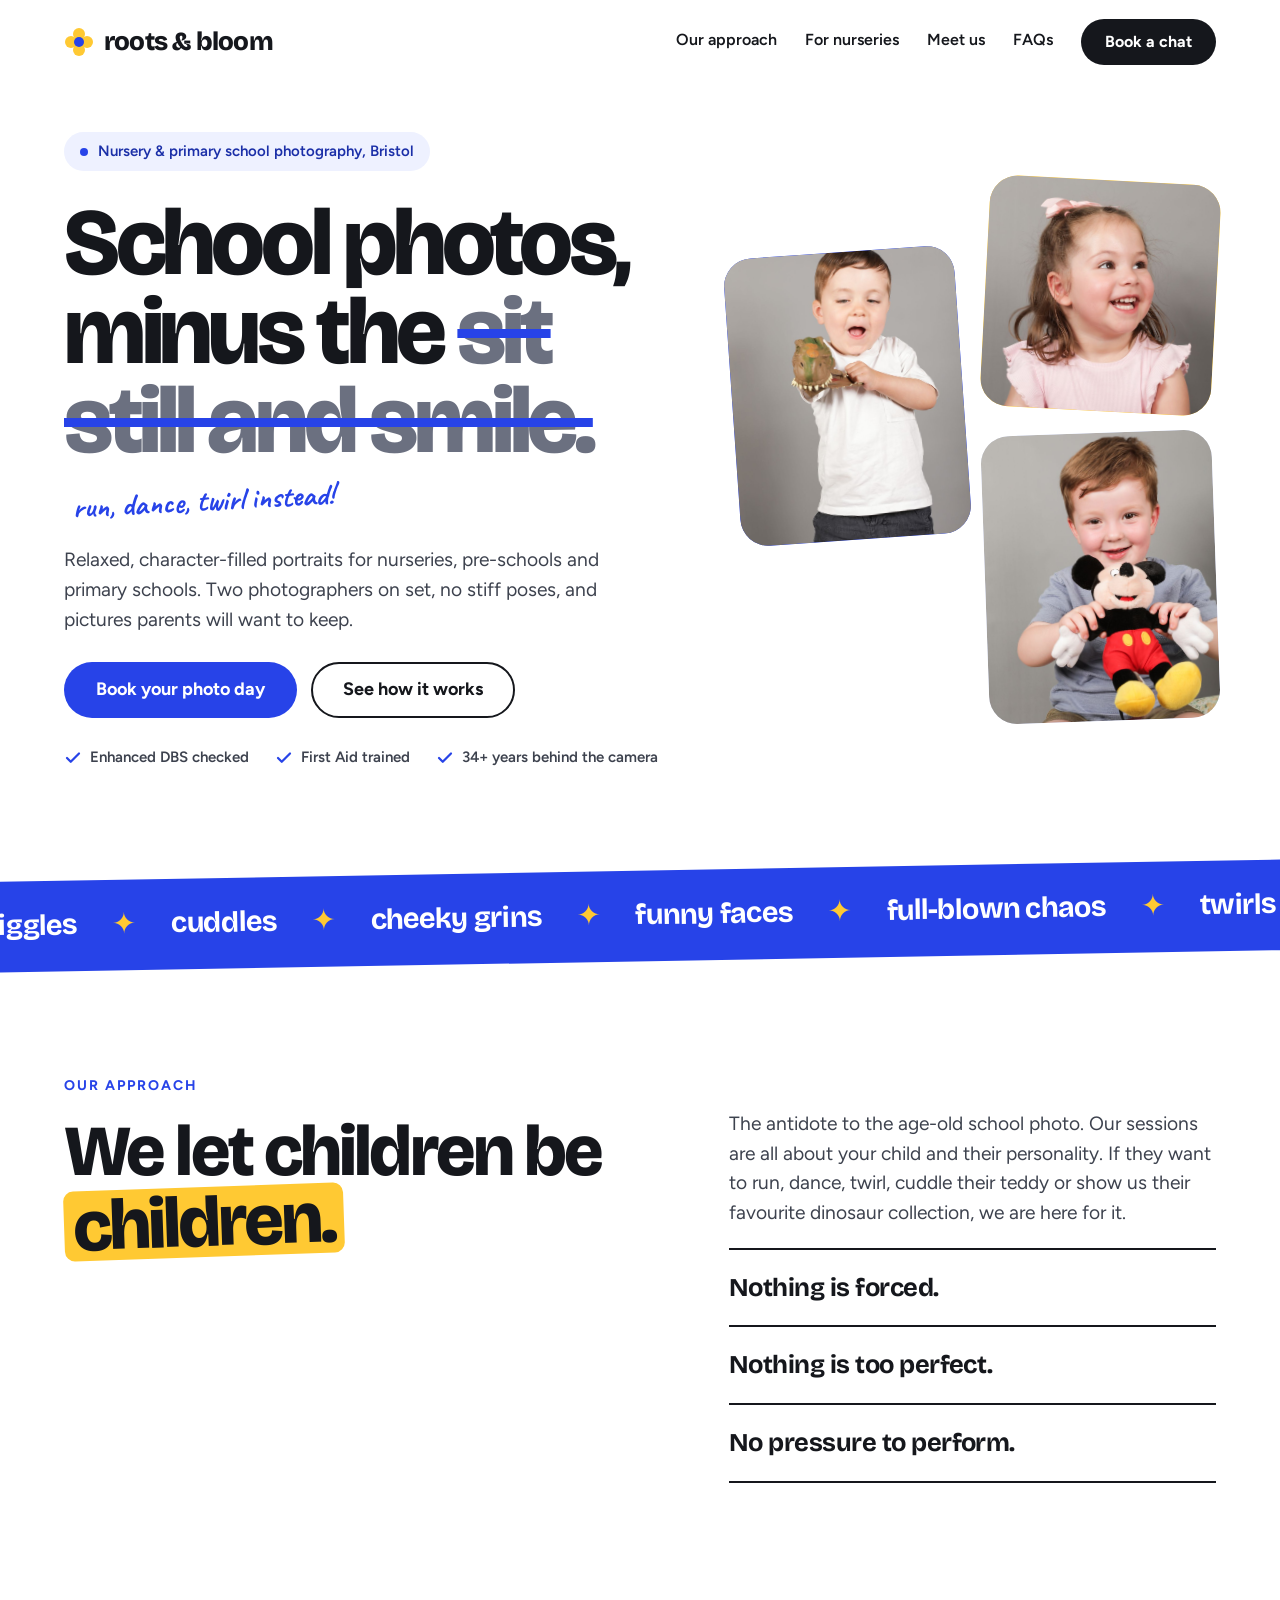
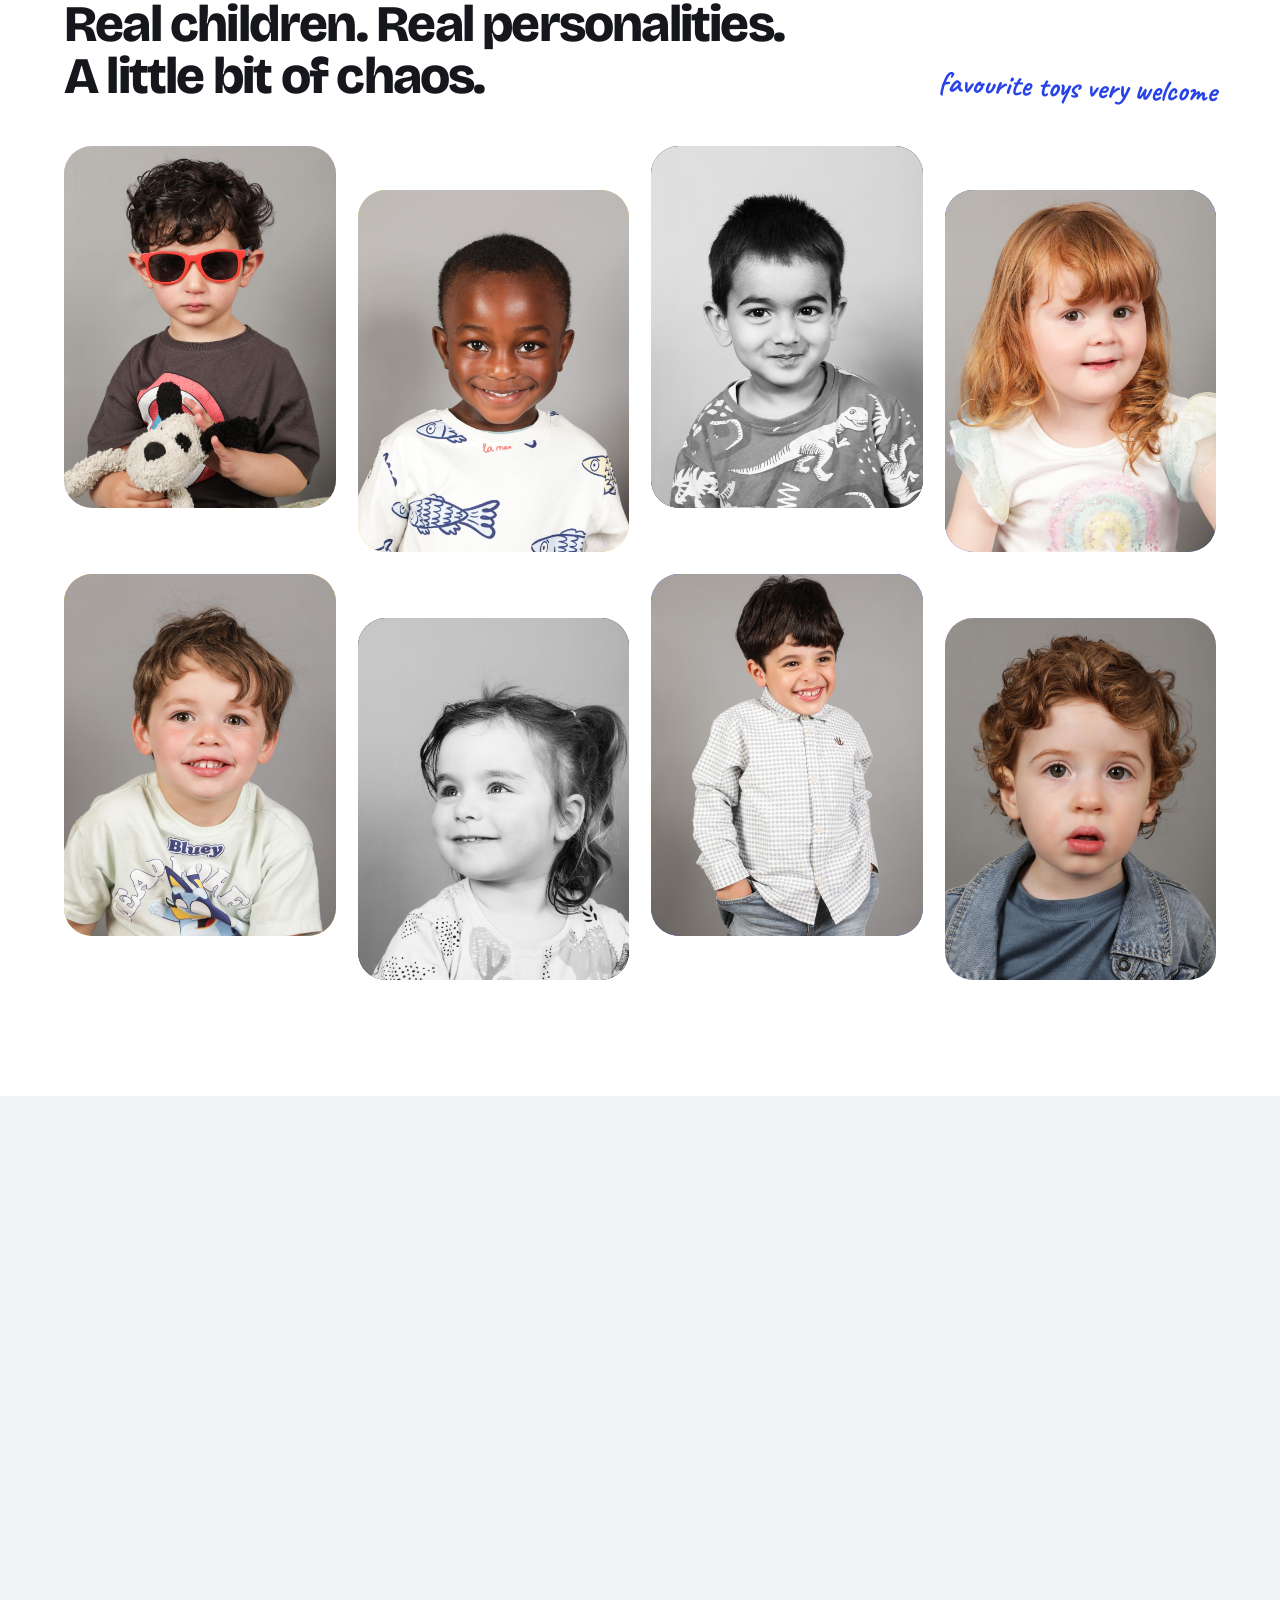
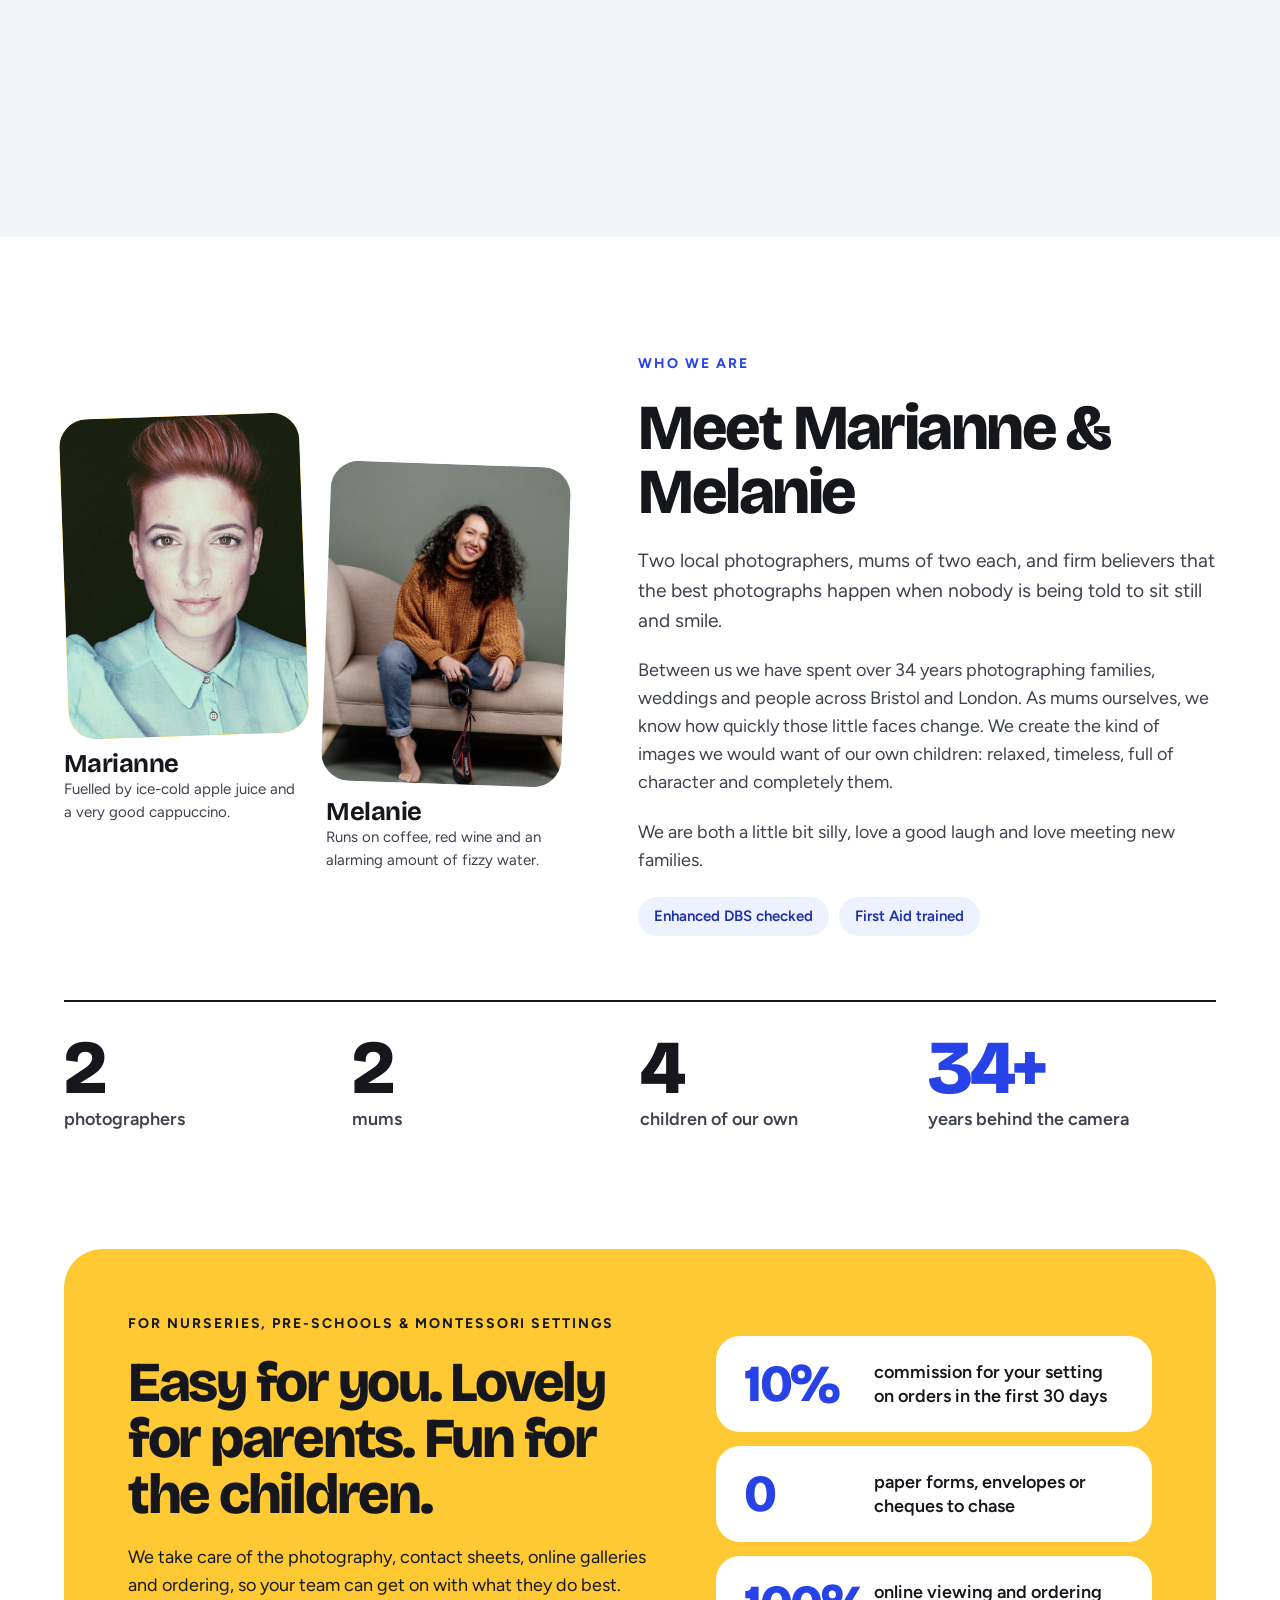
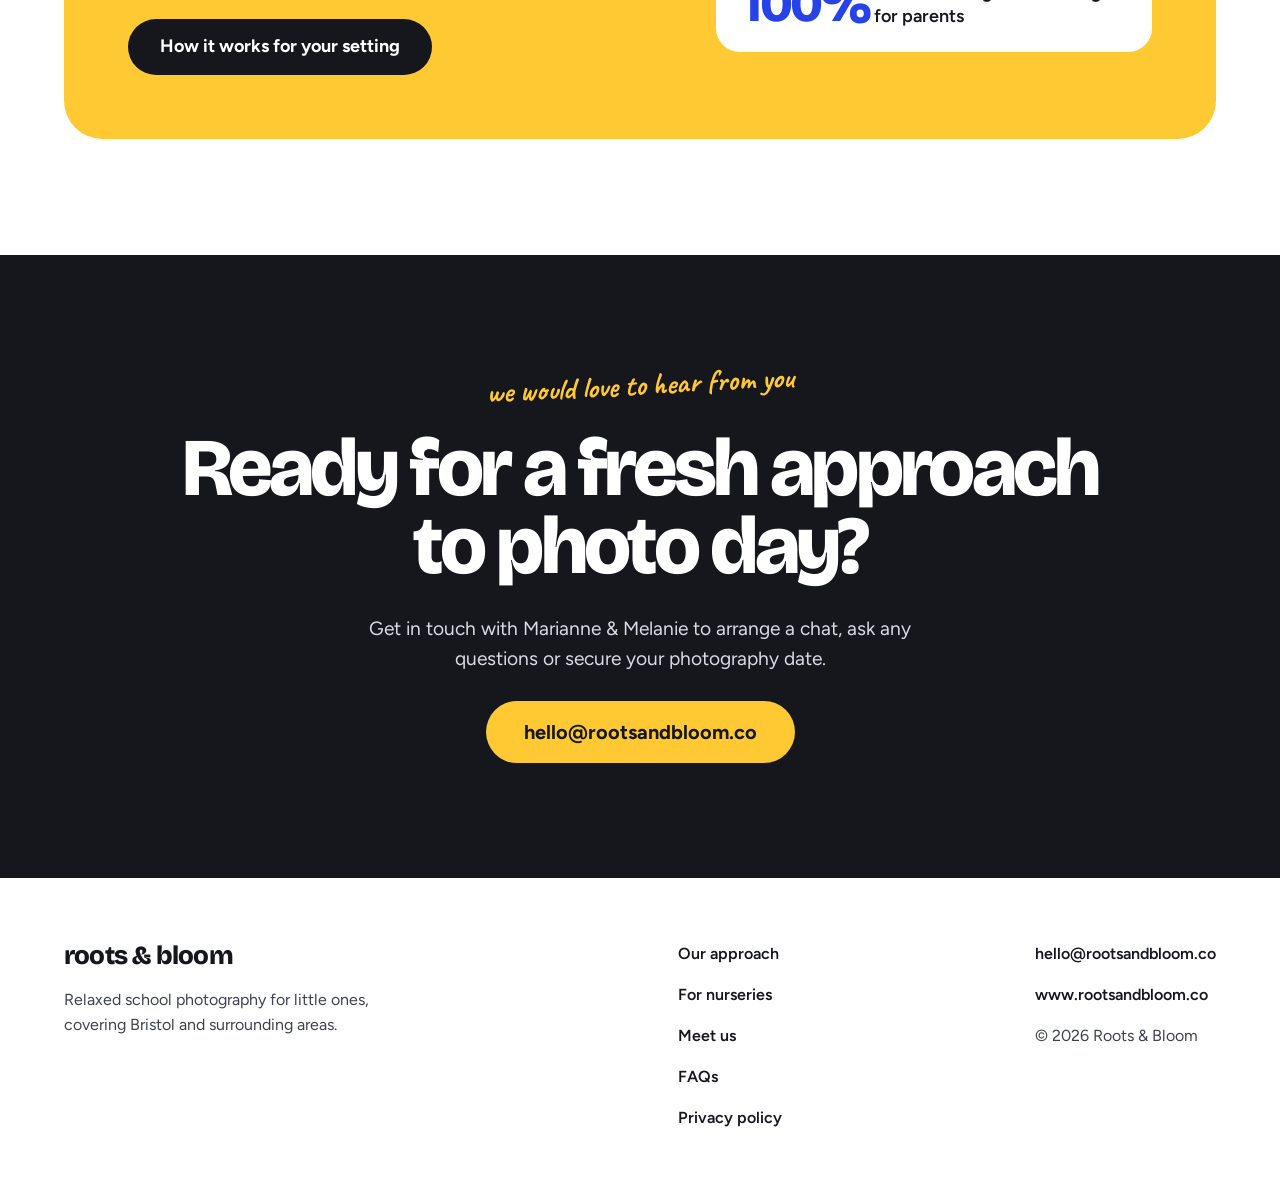
==== commit f333bb46: "Add draft privacy policy page and footer links Co-Authored-By: Claude Opus 5.5 <noreply@anthropic.co" ====
--- a/index.html
+++ b/index.html
@@ -213,6 +213,7 @@
       <a href="nurseries.html">For nurseries</a>
       <a href="#meet">Meet us</a>
       <a href="nurseries.html#faqs">FAQs</a>
+      <a href="privacy.html">Privacy policy</a>
     </nav>
     <div class="site-footer__links">
       <a href="mailto:hello@rootsandbloom.co">hello@rootsandbloom.co</a>
--- a/assets/css/styles.css
+++ b/assets/css/styles.css
@@ -325,3 +325,13 @@
   .js .reveal { opacity: 1; translate: 0 0; transition: none; }
   .btn, .card, .photo, .wordmark svg { transition: none; }
 }
+
+/* ---------- Long-form text (privacy policy) ---------- */
+.prose { max-width: 44rem; color: var(--ink-soft); }
+.prose > * + * { margin-top: 1rem; }
+.prose h2 { font-family: var(--font-display); font-weight: 800; font-size: clamp(1.6rem, 2.6vw, 2.125rem); letter-spacing: -0.03em; line-height: 1.1; color: var(--ink); margin-top: 3rem; padding-top: 1.5rem; border-top: 2px solid var(--ink); }
+.prose h3 { font-family: var(--font-display); font-weight: 700; font-size: 1.3125rem; letter-spacing: -0.02em; color: var(--ink); margin-top: 2rem; }
+.prose ul { list-style: disc; padding-left: 1.25rem; display: flex; flex-direction: column; gap: 0.4rem; }
+.prose a { color: var(--blue); font-weight: 600; text-decoration: underline; }
+.prose strong { color: var(--ink); }
+.todo { background: var(--sun); color: var(--ink); font-weight: 600; padding: 0 0.3em; border-radius: 4px; }
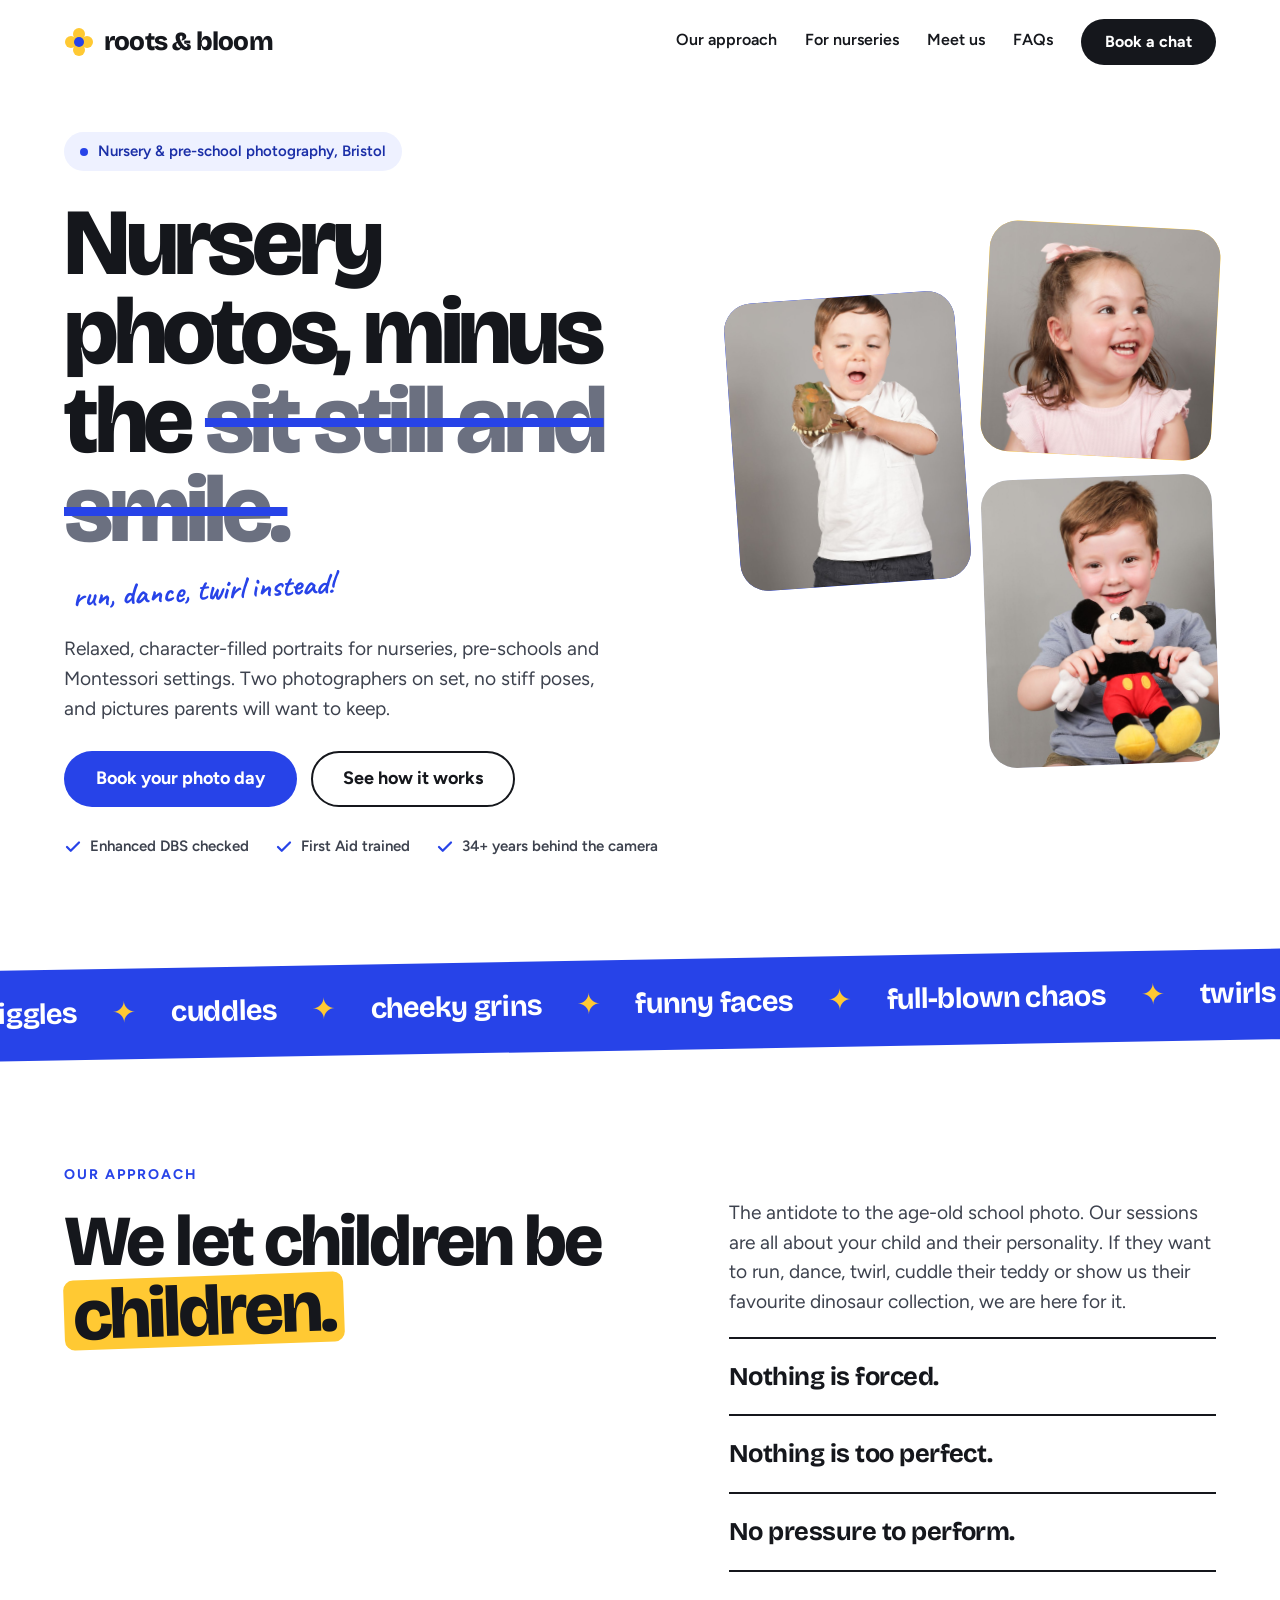
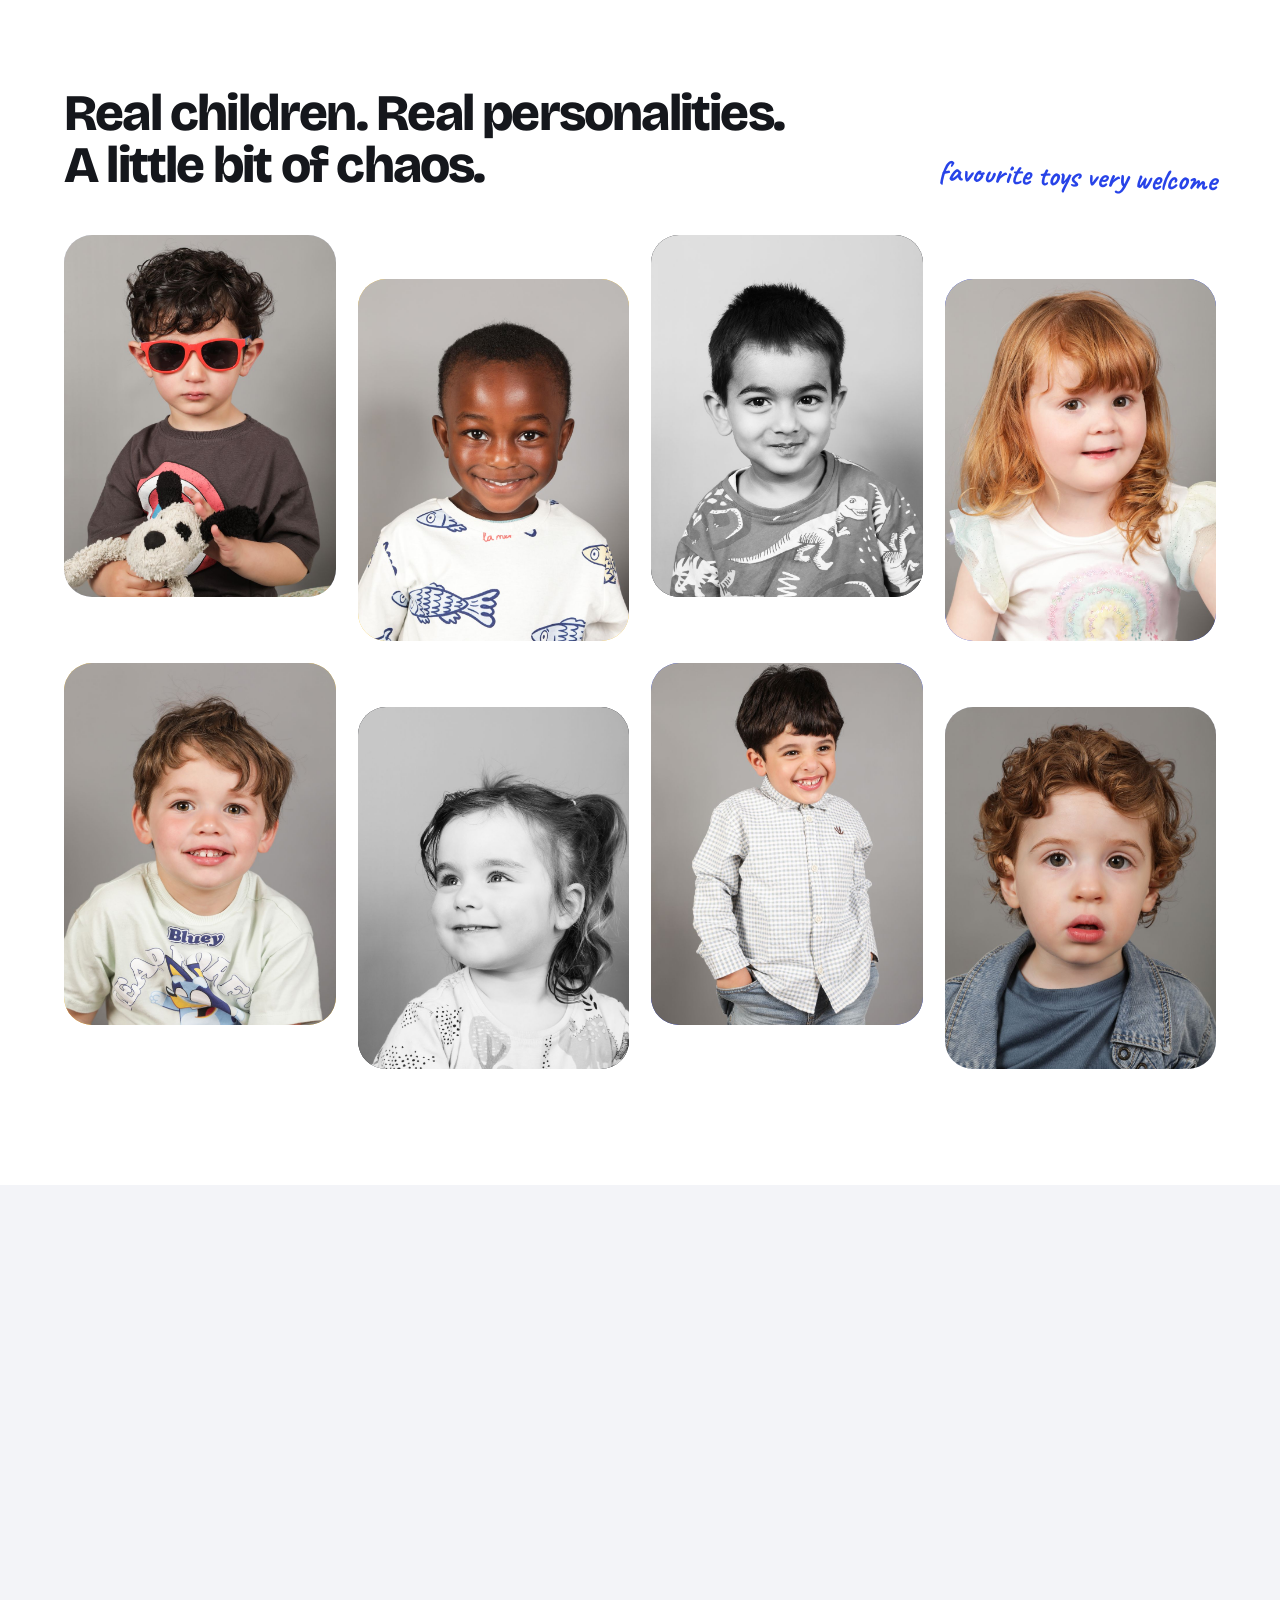
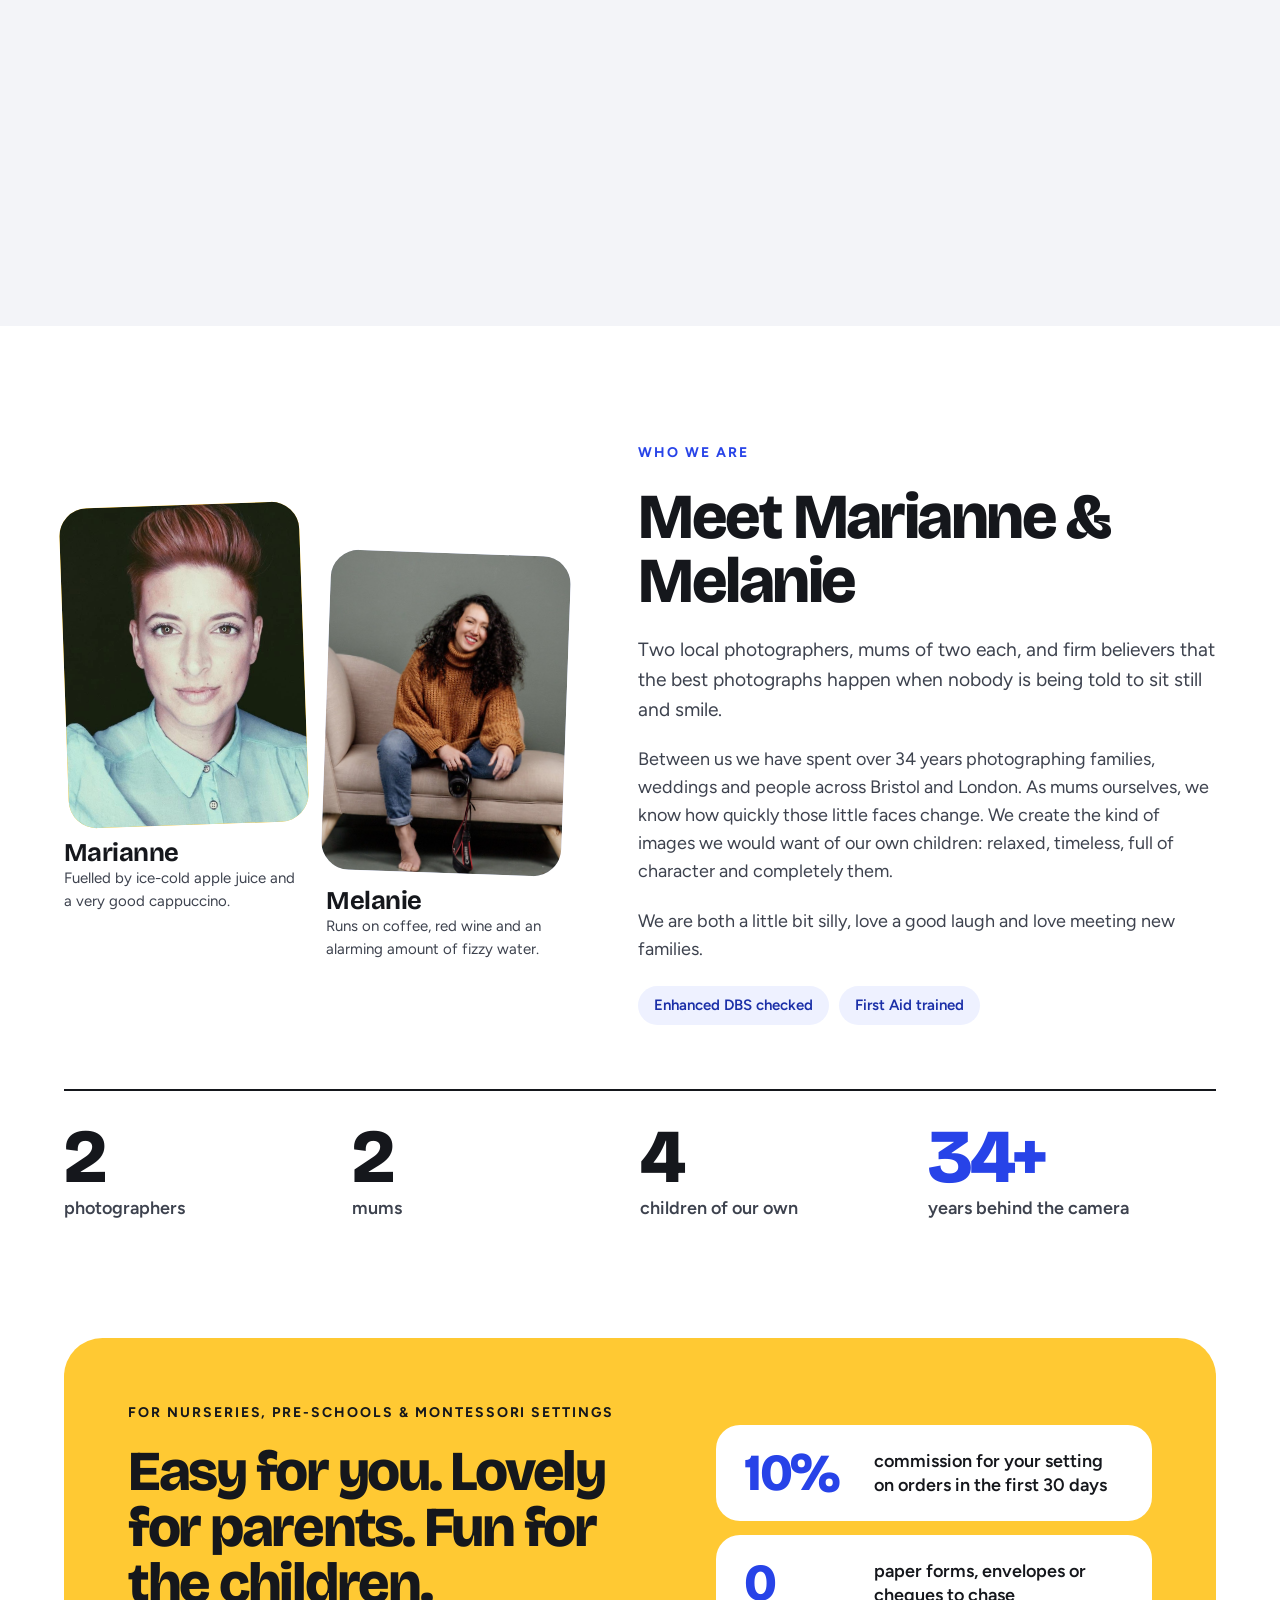
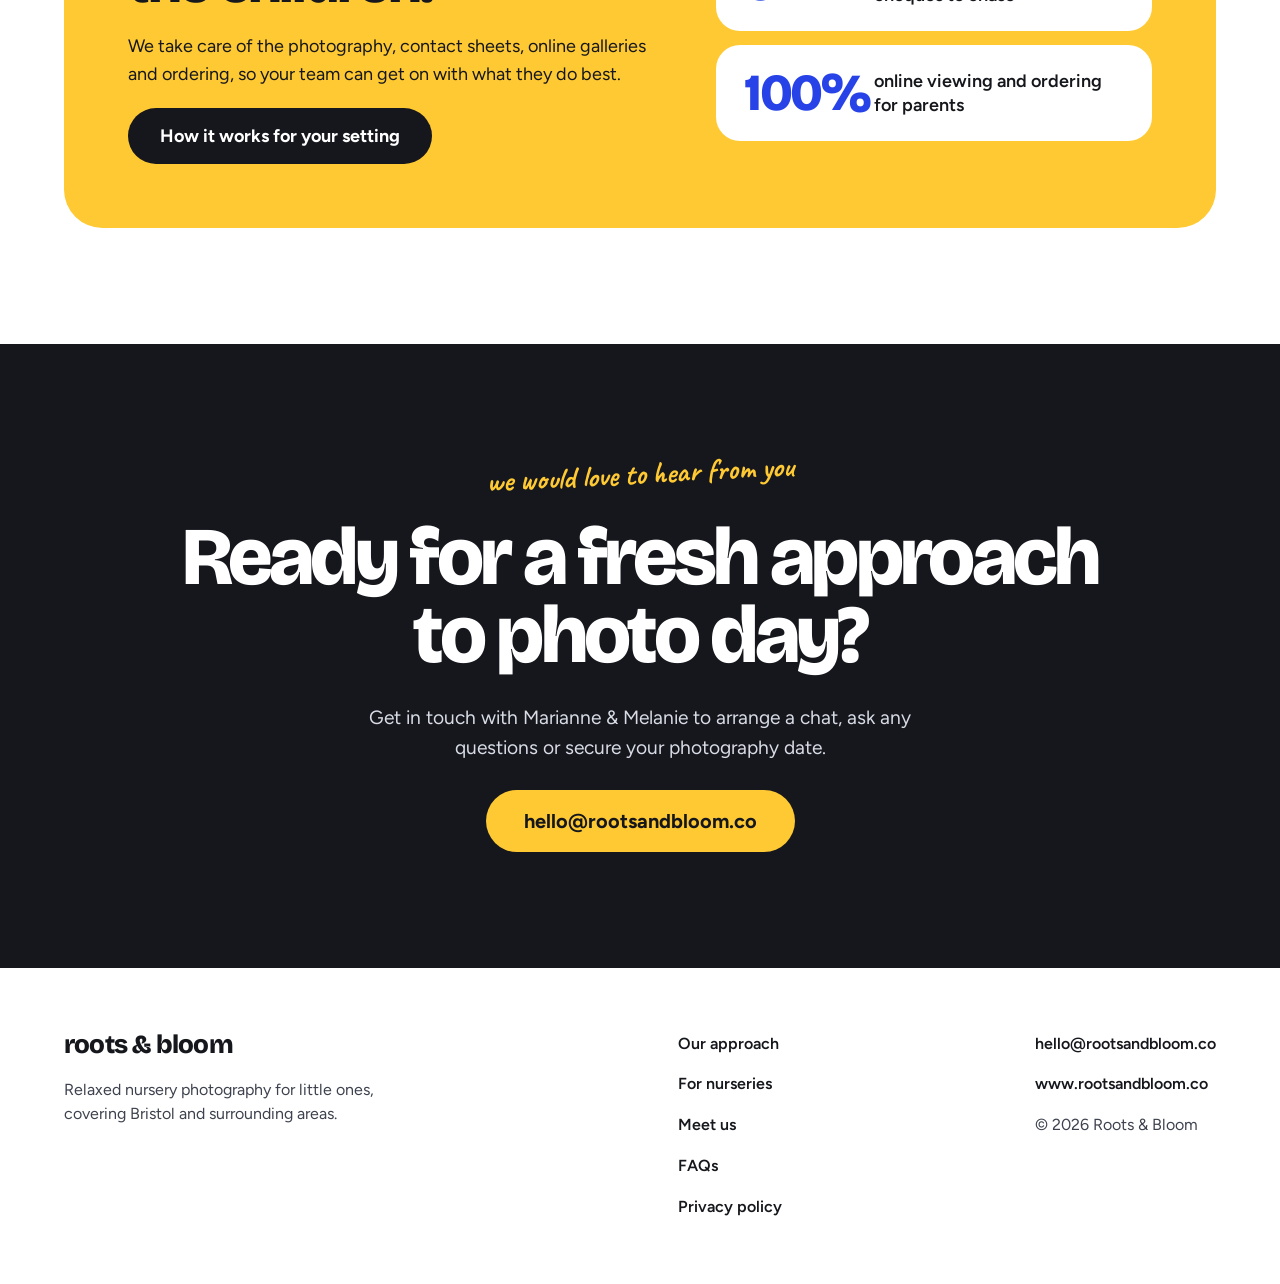
==== commit 215c89fd: "Refocus copy on nurseries only Co-Authored-By: Claude Opus 5.5 <noreply@anthropic.com> Claude-Sessio" ====
--- a/index.html
+++ b/index.html
@@ -3,12 +3,12 @@
 <head>
   <meta charset="utf-8">
   <meta name="viewport" content="width=device-width, initial-scale=1">
-  <title>Roots &amp; Bloom | Relaxed nursery and school photography, Bristol</title>
-  <meta name="description" content="School photos, minus the sit still and smile. Relaxed, character-filled photography for nurseries, pre-schools and primary schools in Bristol, by Marianne and Melanie.">
+  <title>Roots &amp; Bloom | Relaxed nursery photography, Bristol</title>
+  <meta name="description" content="Nursery photos, minus the sit still and smile. Relaxed, character-filled photography for nurseries, pre-schools and Montessori settings in Bristol, by Marianne and Melanie.">
   <meta name="theme-color" content="#2743E8">
   <link rel="canonical" href="https://www.rootsandbloom.co/">
   <meta property="og:type" content="website">
-  <meta property="og:title" content="Roots &amp; Bloom | Relaxed nursery and school photography">
+  <meta property="og:title" content="Roots &amp; Bloom | Relaxed nursery photography">
   <meta property="og:description" content="Two photographers, no stiff poses, and pictures parents will want to keep.">
   <meta property="og:url" content="https://www.rootsandbloom.co/">
   <link rel="icon" href="assets/favicon.svg" type="image/svg+xml">
@@ -44,10 +44,10 @@
   <section class="hero">
     <div class="wrap hero__grid">
       <div class="stack hero__copy">
-        <p class="pill"><span class="pill__dot"></span>Nursery &amp; primary school photography, Bristol</p>
-        <h1 class="display">School photos, minus the <span class="strike">sit still and smile.</span></h1>
+        <p class="pill"><span class="pill__dot"></span>Nursery &amp; pre-school photography, Bristol</p>
+        <h1 class="display">Nursery photos, minus the <span class="strike">sit still and smile.</span></h1>
         <p class="scribble">run, dance, twirl instead!</p>
-        <p class="lead">Relaxed, character-filled portraits for nurseries, pre-schools and primary schools. Two photographers on set, no stiff poses, and pictures parents will want to keep.</p>
+        <p class="lead">Relaxed, character-filled portraits for nurseries, pre-schools and Montessori settings. Two photographers on set, no stiff poses, and pictures parents will want to keep.</p>
         <div class="btn-row btn-row--stack">
           <a class="btn btn--primary" href="nurseries.html#contact">Book your photo day</a>
           <a class="btn btn--ghost" href="nurseries.html">See how it works</a>
@@ -206,7 +206,7 @@
   <div class="wrap site-footer__inner">
     <div class="site-footer__brand">
       <a class="wordmark" href="index.html">roots &amp; bloom</a>
-      <p>Relaxed school photography for little ones, covering Bristol and surrounding areas.</p>
+      <p>Relaxed nursery photography for little ones, covering Bristol and surrounding areas.</p>
     </div>
     <nav class="site-footer__links" aria-label="Footer">
       <a href="#approach">Our approach</a>
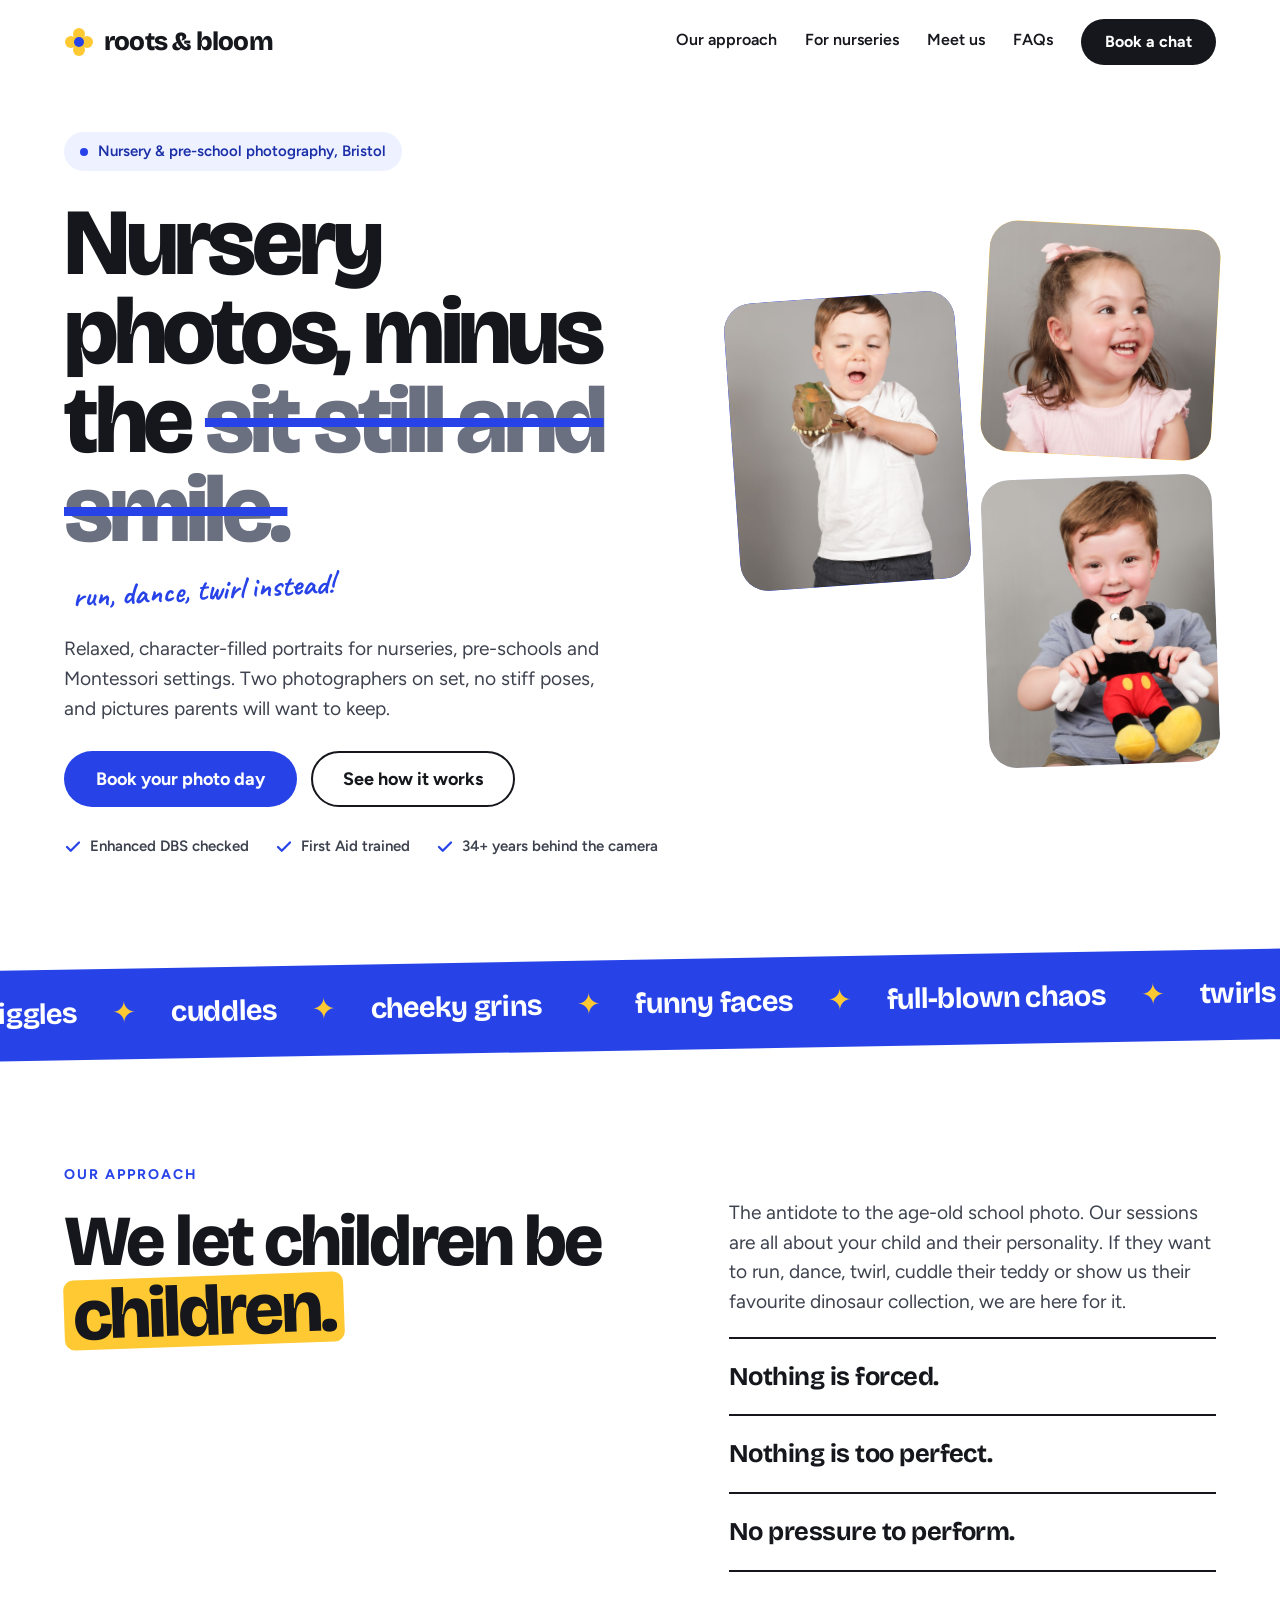
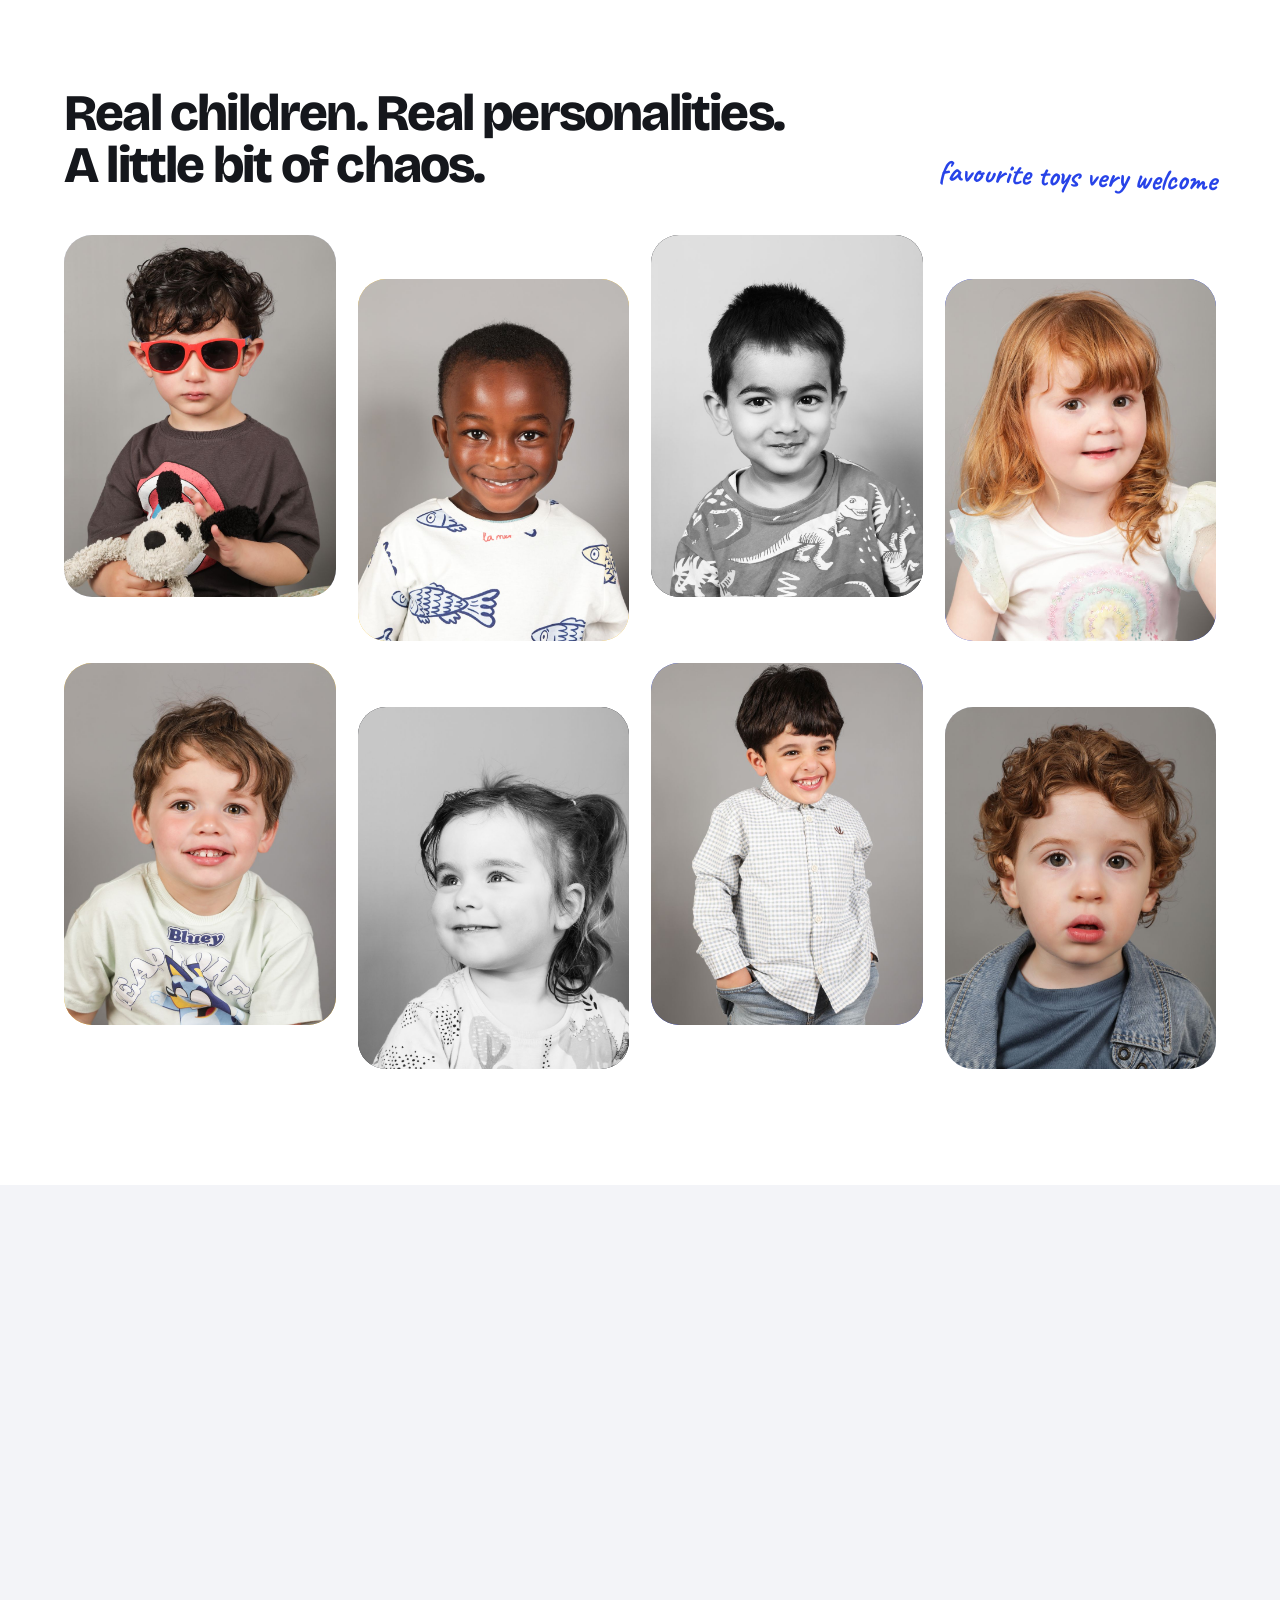
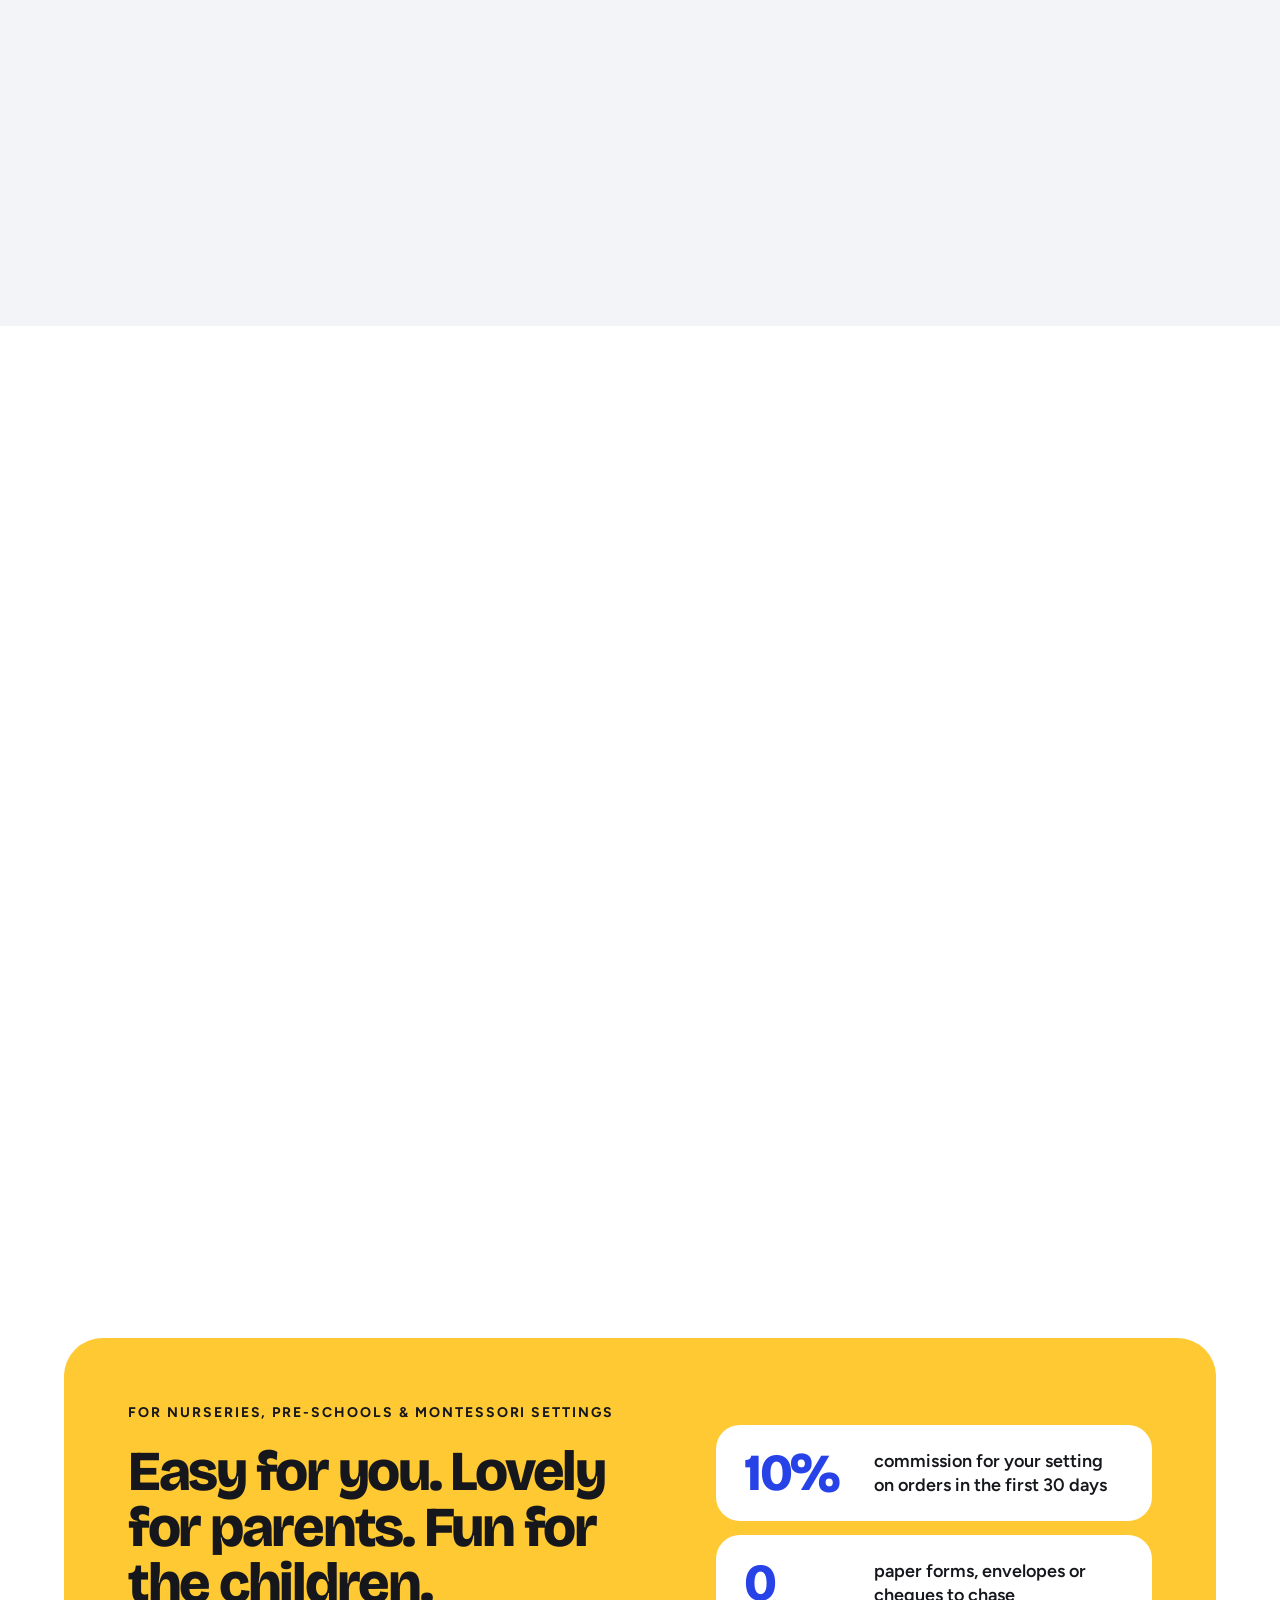
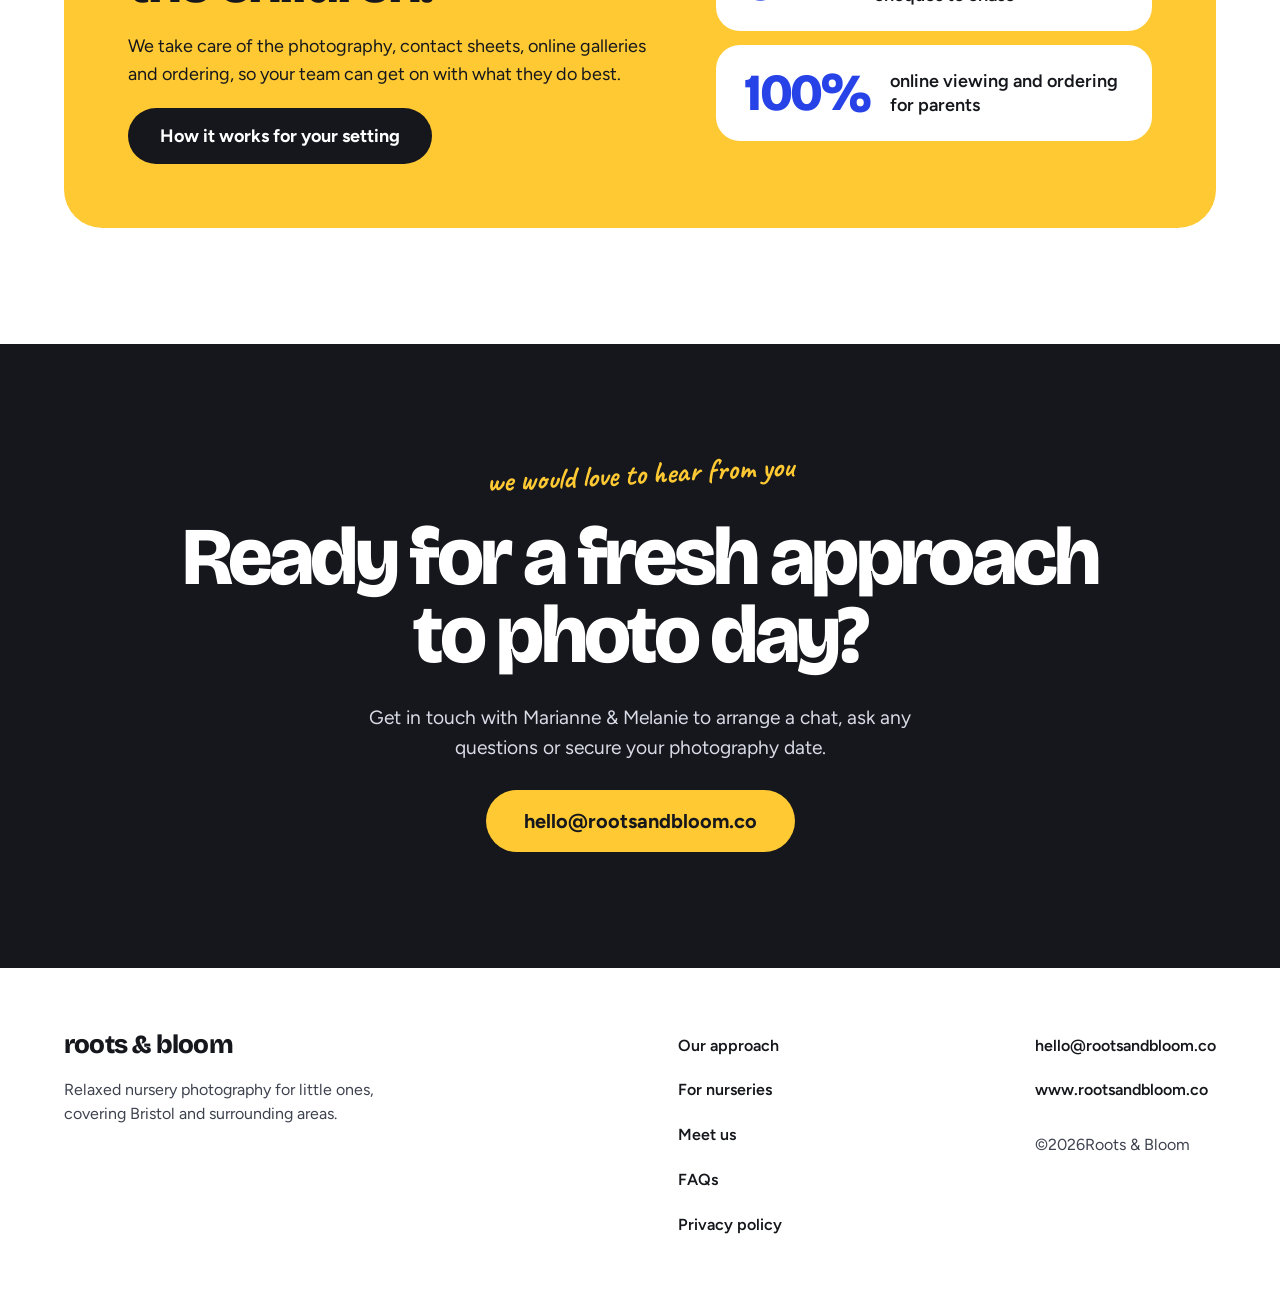
==== commit e619376f: "Mobile refinements across all pages Stack commission fact cards, put the Meet us heading above the p" ====
--- a/index.html
+++ b/index.html
@@ -62,7 +62,7 @@
         <figure class="photo photo--blue tilt-l"><img src="assets/img/hero-dinosaur.jpg" width="933" height="1400" alt="A boy in a white shirt roaring along with his toy dinosaur" fetchpriority="high"></figure>
         <div class="hero__collage-col">
           <figure class="photo photo--sun photo--square tilt-r"><img src="assets/img/hero-laugh.jpg" width="1400" height="933" alt="A girl with a pink bow laughing and looking off to one side" style="object-position: 62% 50%"></figure>
-          <figure class="photo tilt-l-sm"><img src="assets/img/hero-mickey.jpg" width="933" height="1400" alt="A smiling boy holding up his favourite soft toy" style="object-position: 50% 60%"></figure>
+          <figure class="photo tilt-l-sm"><img src="assets/img/hero-mickey.jpg" width="933" height="1400" loading="lazy" alt="A smiling boy holding up his favourite soft toy" style="object-position: 50% 60%"></figure>
         </div>
       </div>
     </div>
--- a/assets/css/styles.css
+++ b/assets/css/styles.css
@@ -335,3 +335,22 @@
 .prose a { color: var(--blue); font-weight: 600; text-decoration: underline; }
 .prose strong { color: var(--ink); }
 .todo { background: var(--sun); color: var(--ink); font-weight: 600; padding: 0 0.3em; border-radius: 4px; }
+
+/* ---------- Mobile refinements ---------- */
+.btn { text-align: center; line-height: 1.2; }
+.site-header { -webkit-backdrop-filter: blur(10px); }
+.site-footer__links a, .site-footer__links span { padding: 10px 0; min-height: 44px; display: flex; align-items: center; }
+.fact .num { flex: none; }
+
+@media (max-width: 900px) {
+  .meet__copy { order: -1; }
+  .panel .btn { align-self: stretch; padding-block: 14px; }
+}
+@media (max-width: 560px) {
+  .pill { font-size: 0.8125rem; padding: 7px 14px; }
+  .fact { flex-direction: column; align-items: flex-start; gap: 6px; padding: 20px 22px; }
+  .fact .num { min-width: 0; }
+  .faq summary { padding: 16px 20px; }
+  .faq__body { padding: 0 20px 22px; }
+  .sticker { font-size: 1.5rem; }
+}
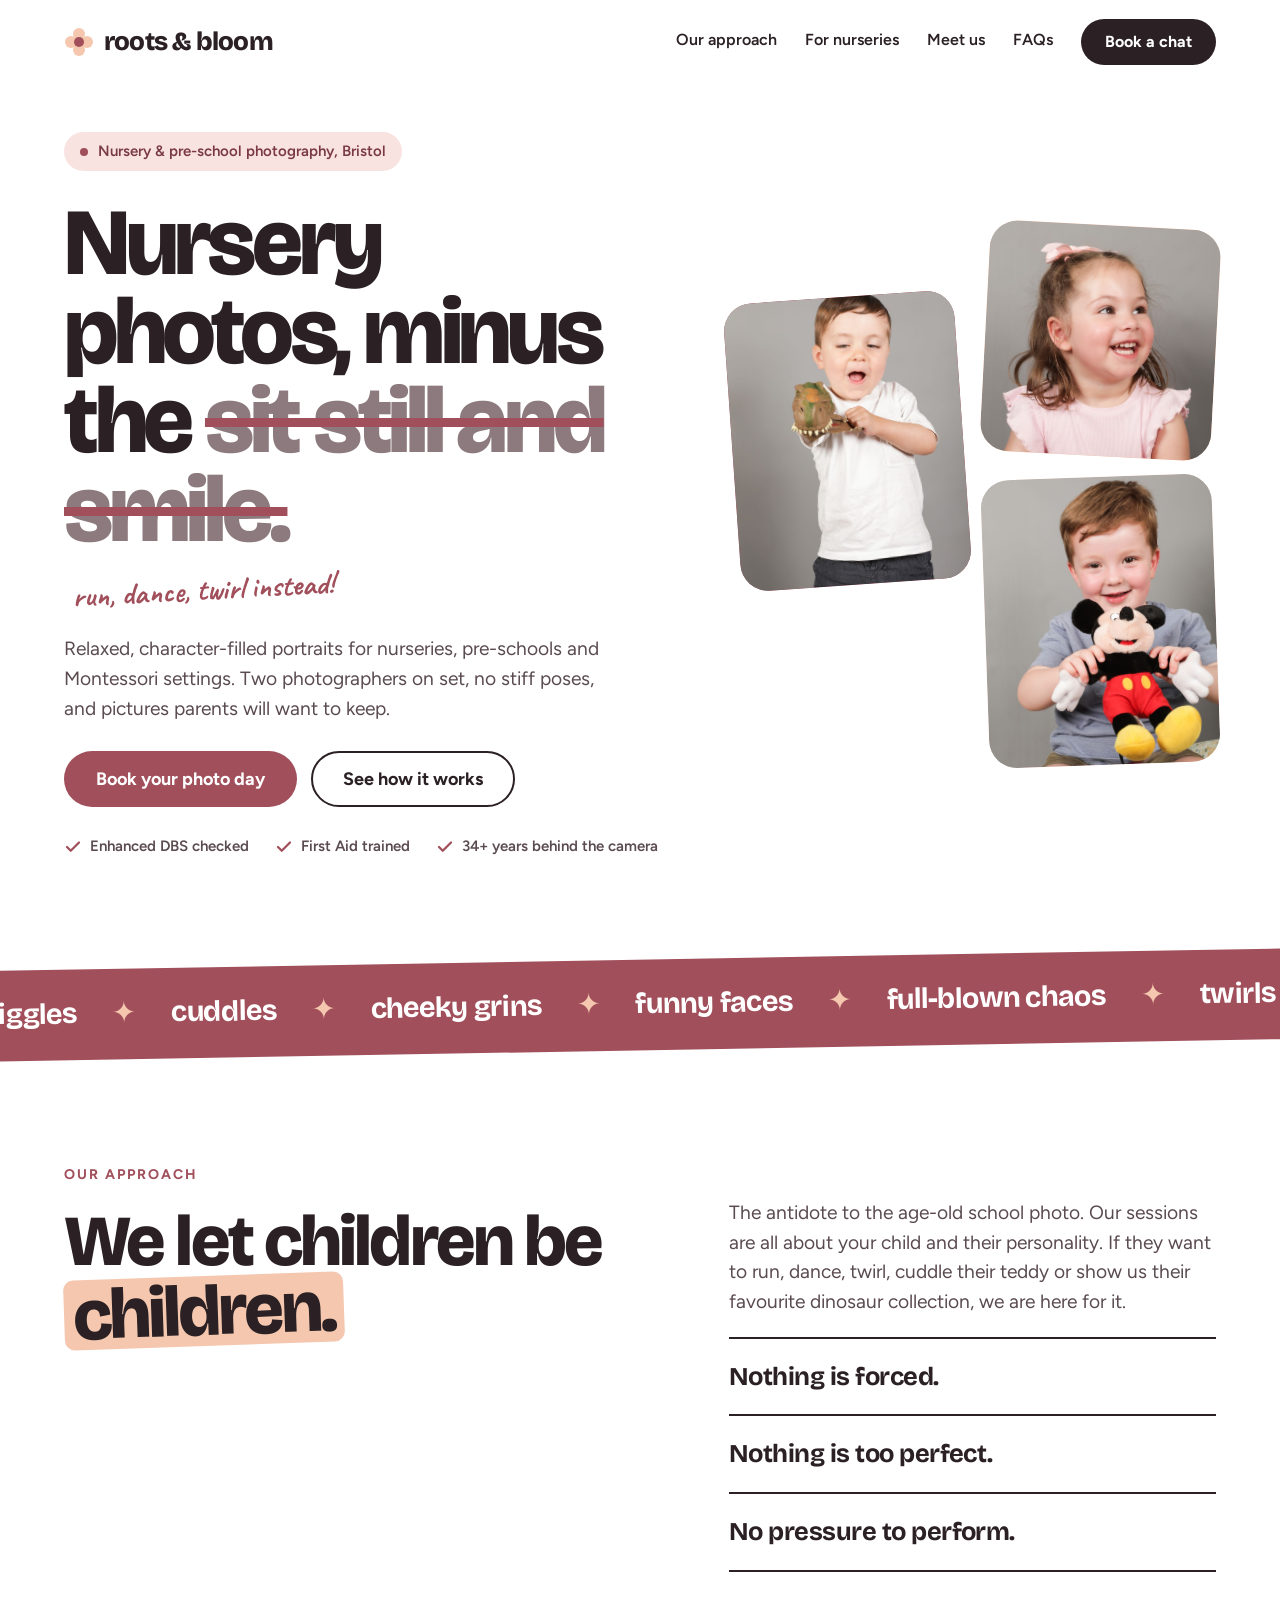
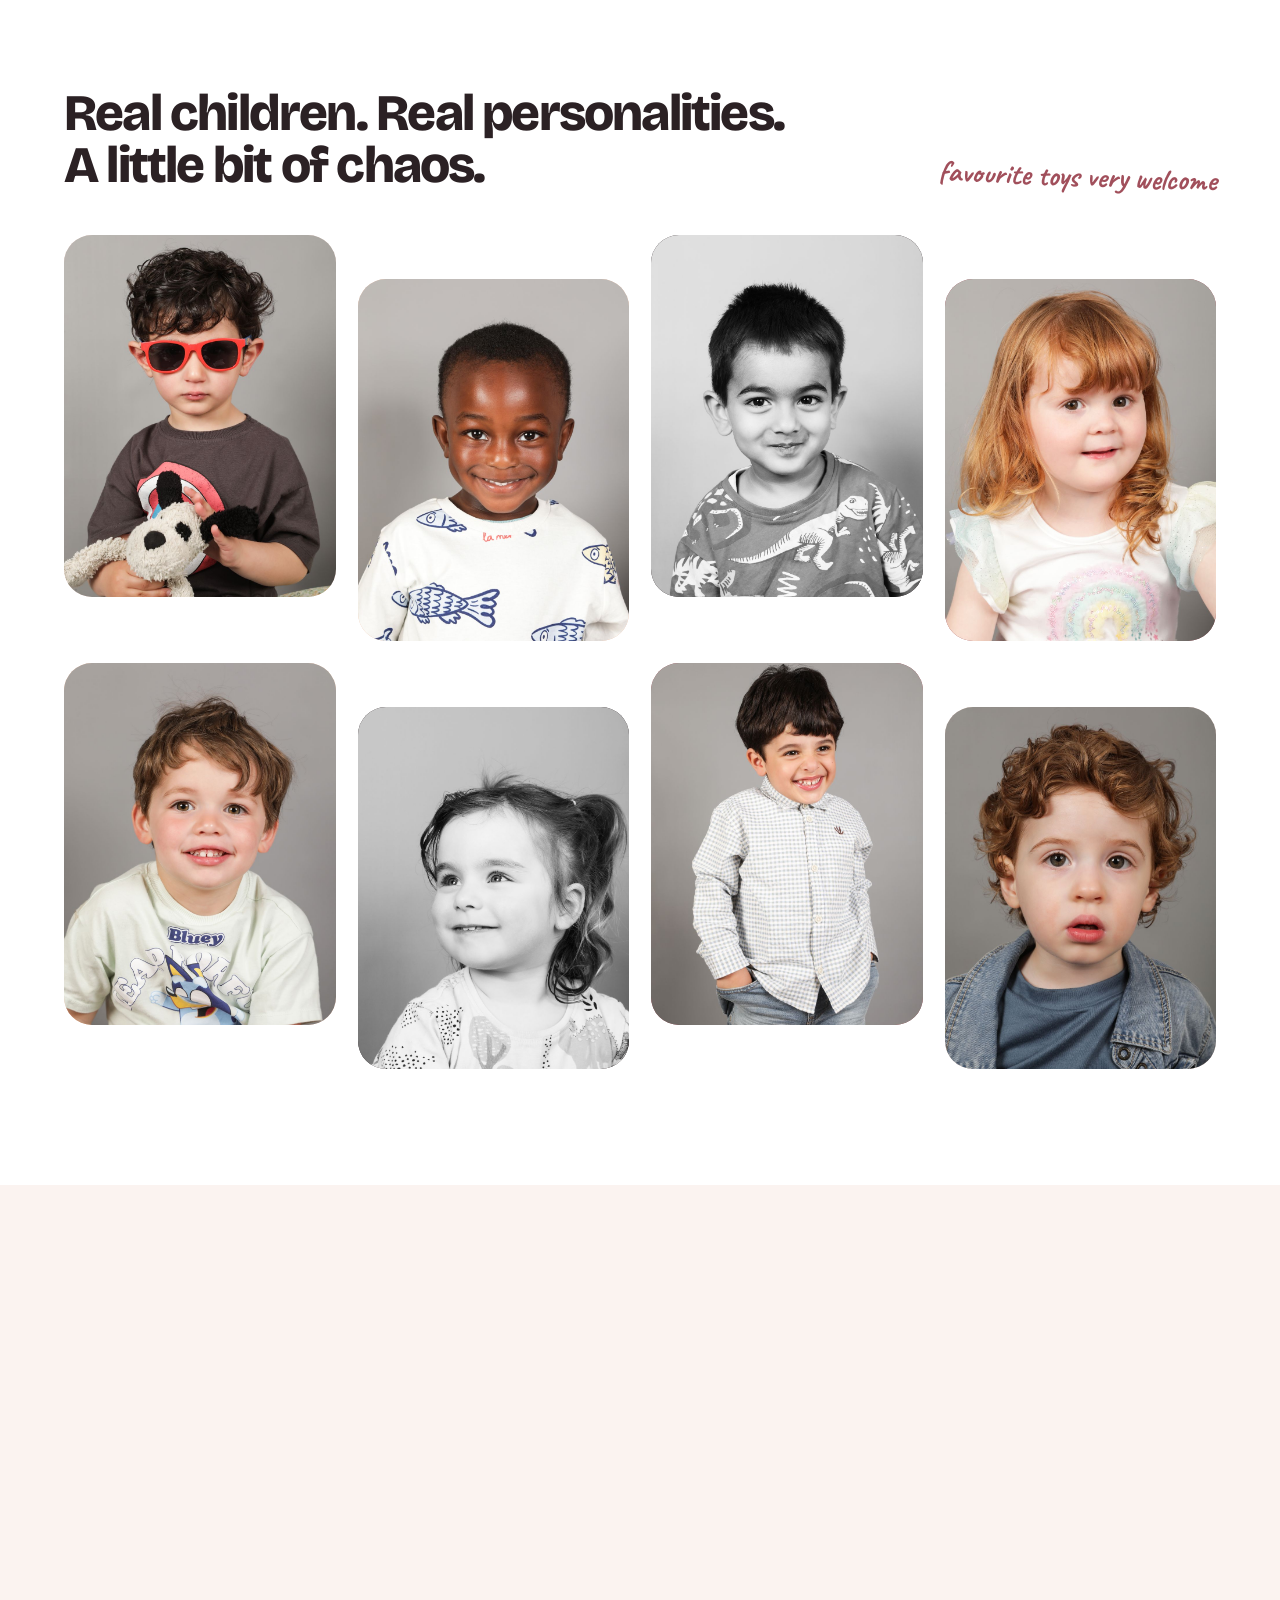
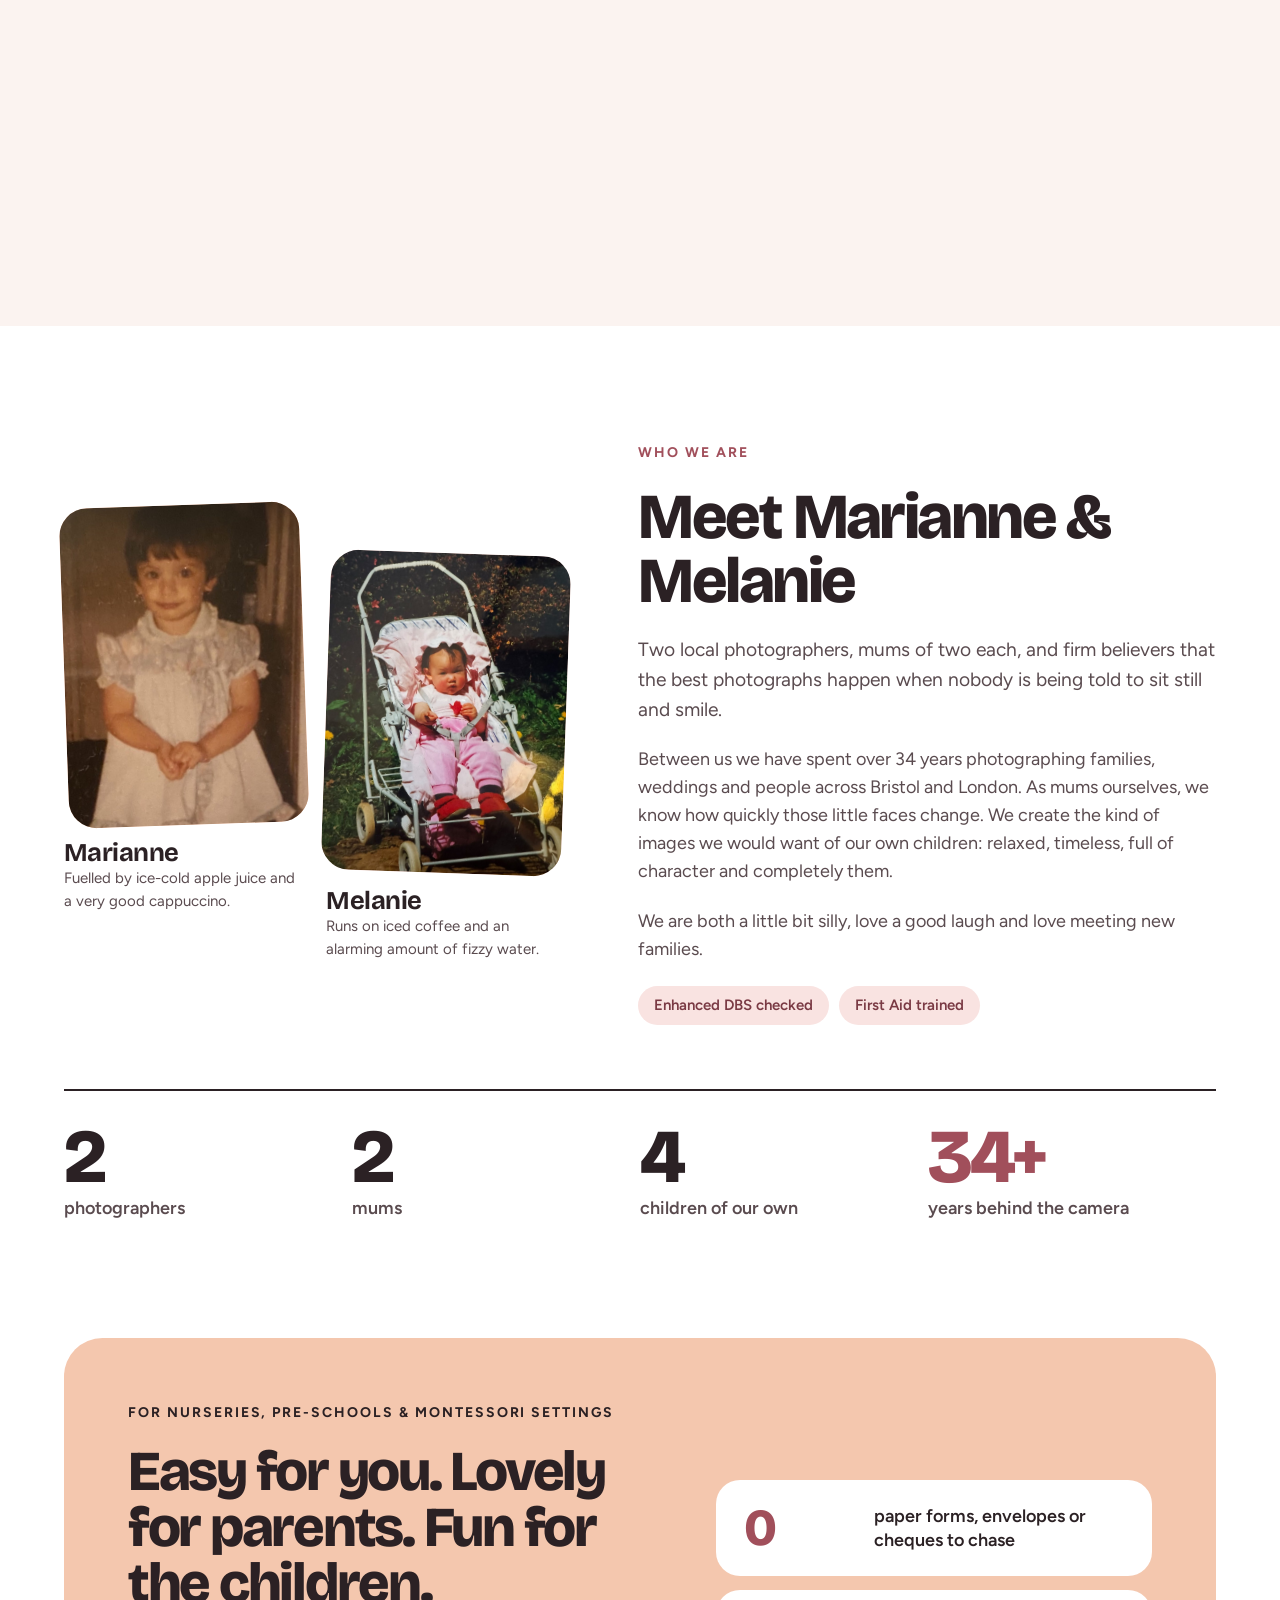
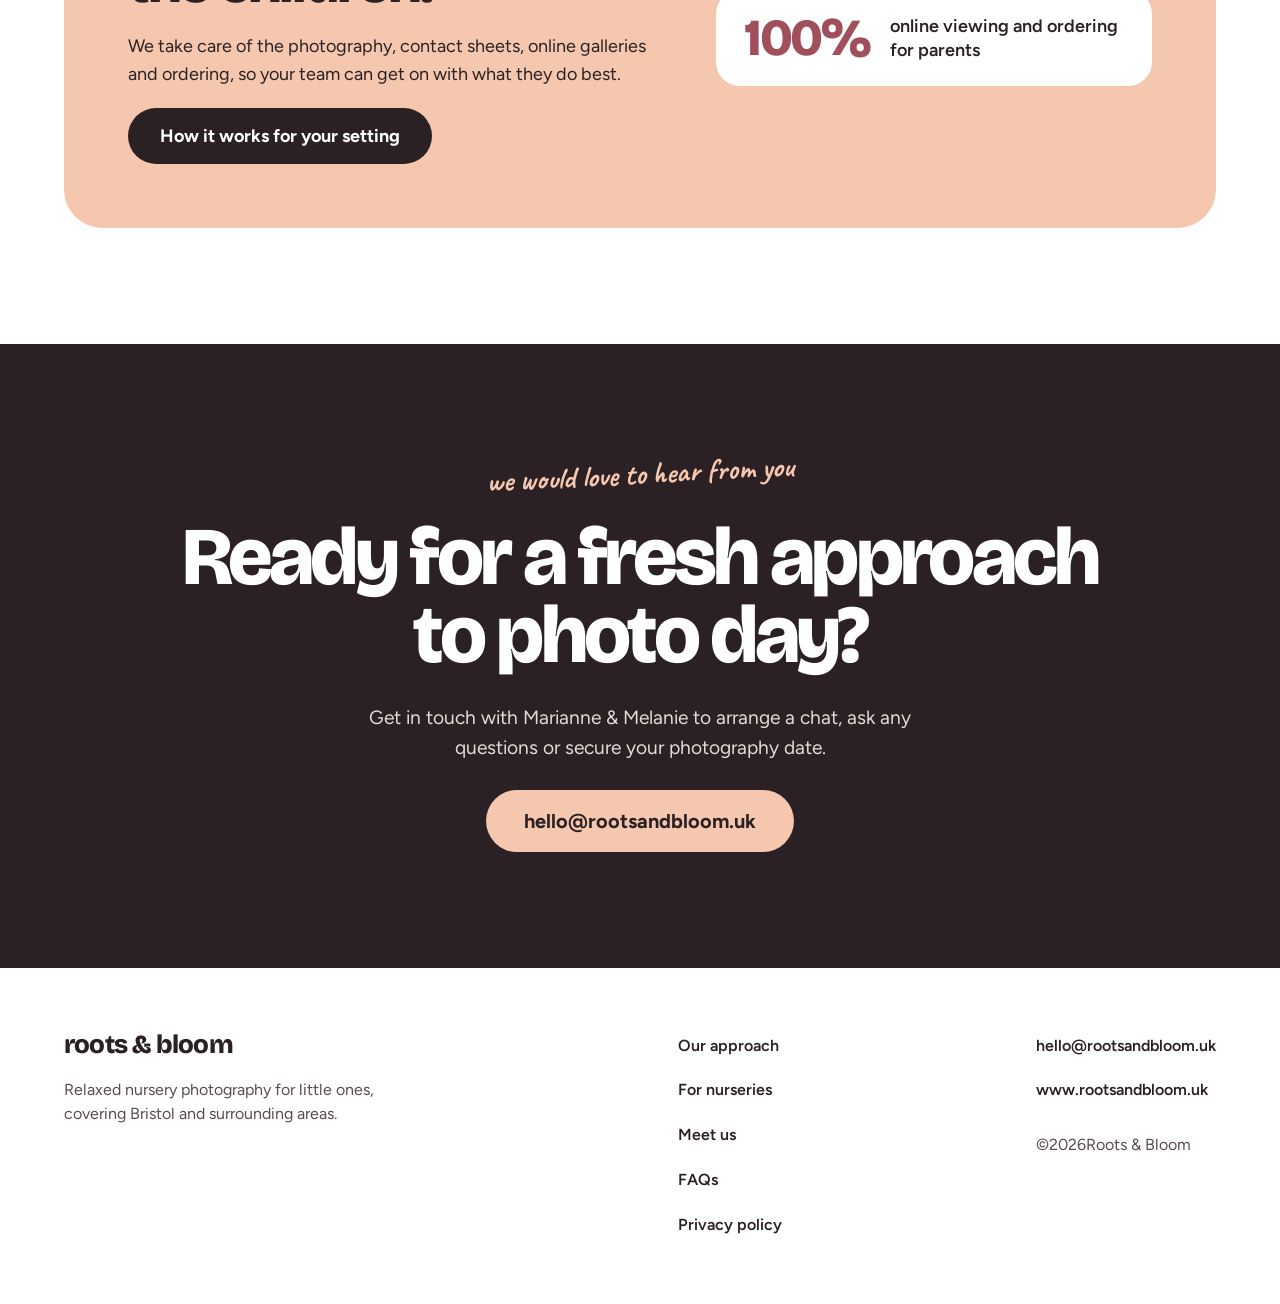
==== commit b3842066: "Client changes: muted palette, baby photos, .uk domain Dusty rose, pastel pink and peach replace blu" ====
--- a/index.html
+++ b/index.html
@@ -5,12 +5,12 @@
   <meta name="viewport" content="width=device-width, initial-scale=1">
   <title>Roots &amp; Bloom | Relaxed nursery photography, Bristol</title>
   <meta name="description" content="Nursery photos, minus the sit still and smile. Relaxed, character-filled photography for nurseries, pre-schools and Montessori settings in Bristol, by Marianne and Melanie.">
-  <meta name="theme-color" content="#2743E8">
-  <link rel="canonical" href="https://www.rootsandbloom.co/">
+  <meta name="theme-color" content="#A14F5B">
+  <link rel="canonical" href="https://www.rootsandbloom.uk/">
   <meta property="og:type" content="website">
   <meta property="og:title" content="Roots &amp; Bloom | Relaxed nursery photography">
   <meta property="og:description" content="Two photographers, no stiff poses, and pictures parents will want to keep.">
-  <meta property="og:url" content="https://www.rootsandbloom.co/">
+  <meta property="og:url" content="https://www.rootsandbloom.uk/">
   <link rel="icon" href="assets/favicon.svg" type="image/svg+xml">
   <link rel="preconnect" href="https://fonts.googleapis.com">
   <link rel="preconnect" href="https://fonts.gstatic.com" crossorigin>
@@ -23,7 +23,7 @@
 <header class="site-header">
   <div class="wrap site-header__inner">
     <a class="wordmark" href="index.html" aria-label="Roots &amp; Bloom home">
-      <svg aria-hidden="true" viewBox="0 0 30 30"><circle cx="15" cy="7" r="6" fill="#FFC933"/><circle cx="23" cy="15" r="6" fill="#FFC933"/><circle cx="15" cy="23" r="6" fill="#FFC933"/><circle cx="7" cy="15" r="6" fill="#FFC933"/><circle cx="15" cy="15" r="5" fill="#2743E8"/></svg>
+      <svg aria-hidden="true" viewBox="0 0 30 30"><circle cx="15" cy="7" r="6" fill="#F4C7AE"/><circle cx="23" cy="15" r="6" fill="#F4C7AE"/><circle cx="15" cy="23" r="6" fill="#F4C7AE"/><circle cx="7" cy="15" r="6" fill="#F4C7AE"/><circle cx="15" cy="15" r="5" fill="#A14F5B"/></svg>
       <span>roots &amp; bloom</span>
     </a>
     <button class="nav-toggle" type="button" aria-label="Open menu" aria-expanded="false" aria-controls="site-nav">
@@ -53,9 +53,9 @@
           <a class="btn btn--ghost" href="nurseries.html">See how it works</a>
         </div>
         <ul class="checks">
-          <li><svg aria-hidden="true" viewBox="0 0 24 24" fill="none" stroke="#2743E8" stroke-width="3" stroke-linecap="round" stroke-linejoin="round"><path d="M4 12l5 5L20 6"/></svg>Enhanced DBS checked</li>
-          <li><svg aria-hidden="true" viewBox="0 0 24 24" fill="none" stroke="#2743E8" stroke-width="3" stroke-linecap="round" stroke-linejoin="round"><path d="M4 12l5 5L20 6"/></svg>First Aid trained</li>
-          <li><svg aria-hidden="true" viewBox="0 0 24 24" fill="none" stroke="#2743E8" stroke-width="3" stroke-linecap="round" stroke-linejoin="round"><path d="M4 12l5 5L20 6"/></svg>34+ years behind the camera</li>
+          <li><svg aria-hidden="true" viewBox="0 0 24 24" fill="none" stroke="#A14F5B" stroke-width="3" stroke-linecap="round" stroke-linejoin="round"><path d="M4 12l5 5L20 6"/></svg>Enhanced DBS checked</li>
+          <li><svg aria-hidden="true" viewBox="0 0 24 24" fill="none" stroke="#A14F5B" stroke-width="3" stroke-linecap="round" stroke-linejoin="round"><path d="M4 12l5 5L20 6"/></svg>First Aid trained</li>
+          <li><svg aria-hidden="true" viewBox="0 0 24 24" fill="none" stroke="#A14F5B" stroke-width="3" stroke-linecap="round" stroke-linejoin="round"><path d="M4 12l5 5L20 6"/></svg>34+ years behind the camera</li>
         </ul>
       </div>
       <div class="hero__collage">
@@ -142,12 +142,12 @@
       <div class="meet">
         <div class="meet__photos reveal">
           <div class="meet__person">
-            <figure class="photo photo--tall photo--sun tilt-l-sm"><img src="assets/img/marianne.jpg" width="960" height="960" loading="lazy" alt="Marianne, with short red hair and a mint shirt"></figure>
+            <figure class="photo photo--tall photo--sun tilt-l-sm"><img src="assets/img/marianne-baby.jpg" width="1050" height="1400" loading="lazy" alt="Marianne as a toddler in a white frilled dress" style="object-position: 50% 30%"></figure>
             <div><h3 class="h3">Marianne</h3><p>Fuelled by ice-cold apple juice and a very good cappuccino.</p></div>
           </div>
           <div class="meet__person">
-            <figure class="photo photo--tall tilt-r-sm"><img src="assets/img/melanie.jpg" width="982" height="1374" loading="lazy" alt="Melanie, laughing on a sofa with her camera in hand" style="object-position: 50% 35%"></figure>
-            <div><h3 class="h3">Melanie</h3><p>Runs on coffee, red wine and an alarming amount of fizzy water.</p></div>
+            <figure class="photo photo--tall tilt-r-sm"><img src="assets/img/melanie-baby.jpg" width="1050" height="1400" loading="lazy" alt="Melanie as a baby in a pink pram" style="object-position: 50% 45%"></figure>
+            <div><h3 class="h3">Melanie</h3><p>Runs on iced coffee and an alarming amount of fizzy water.</p></div>
           </div>
         </div>
         <div class="stack meet__copy reveal">
@@ -181,7 +181,6 @@
           <a class="btn btn--dark" href="nurseries.html">How it works for your setting</a>
         </div>
         <ul class="facts">
-          <li class="fact"><span class="num">10%</span>commission for your setting on orders in the first 30 days</li>
           <li class="fact"><span class="num">0</span>paper forms, envelopes or cheques to chase</li>
           <li class="fact"><span class="num">100%</span>online viewing and ordering for parents</li>
         </ul>
@@ -195,7 +194,7 @@
         <p class="scribble scribble--sun">we would love to hear from you</p>
         <h2 class="display">Ready for a fresh approach to photo day?</h2>
         <p class="lead">Get in touch with Marianne &amp; Melanie to arrange a chat, ask any questions or secure your photography date.</p>
-        <a class="btn btn--sun" href="mailto:hello@rootsandbloom.co">hello@rootsandbloom.co</a>
+        <a class="btn btn--sun" href="mailto:hello@rootsandbloom.uk">hello@rootsandbloom.uk</a>
       </div>
     </div>
   </section>
@@ -216,8 +215,8 @@
       <a href="privacy.html">Privacy policy</a>
     </nav>
     <div class="site-footer__links">
-      <a href="mailto:hello@rootsandbloom.co">hello@rootsandbloom.co</a>
-      <a href="https://www.rootsandbloom.co">www.rootsandbloom.co</a>
+      <a href="mailto:hello@rootsandbloom.uk">hello@rootsandbloom.uk</a>
+      <a href="https://www.rootsandbloom.uk">www.rootsandbloom.uk</a>
       <span>© <span id="year">2026</span> Roots &amp; Bloom</span>
     </div>
   </div>
--- a/assets/css/styles.css
+++ b/assets/css/styles.css
@@ -2,17 +2,17 @@
    Design tokens and styles (roots1 design) */
 
 :root {
-  --ink: #15171c;
-  --ink-soft: #3d424e;
-  --muted: #6b7080;
+  --ink: #2b2124;
+  --ink-soft: #5a4b4f;
+  --muted: #8c7a7e;
   --paper: #ffffff;
-  --panel: #f3f4f8;
-  --blue: #2743e8;
-  --blue-deep: #1b2fa8;
-  --blue-tint: #eef1ff;
-  --photo-tint: #dde3fb;
-  --sun: #ffc933;
-  --on-dark-soft: #d9dce6;
+  --panel: #fbf3f0;
+  --blue: #a14f5b;
+  --blue-deep: #7a3a44;
+  --blue-tint: #f9e3e1;
+  --photo-tint: #f3d6cf;
+  --sun: #f4c7ae;
+  --on-dark-soft: #e8d9d6;
 
   --font-display: "Bricolage Grotesque", "Arial Black", system-ui, sans-serif;
   --font-body: "Figtree", system-ui, -apple-system, "Segoe UI", sans-serif;
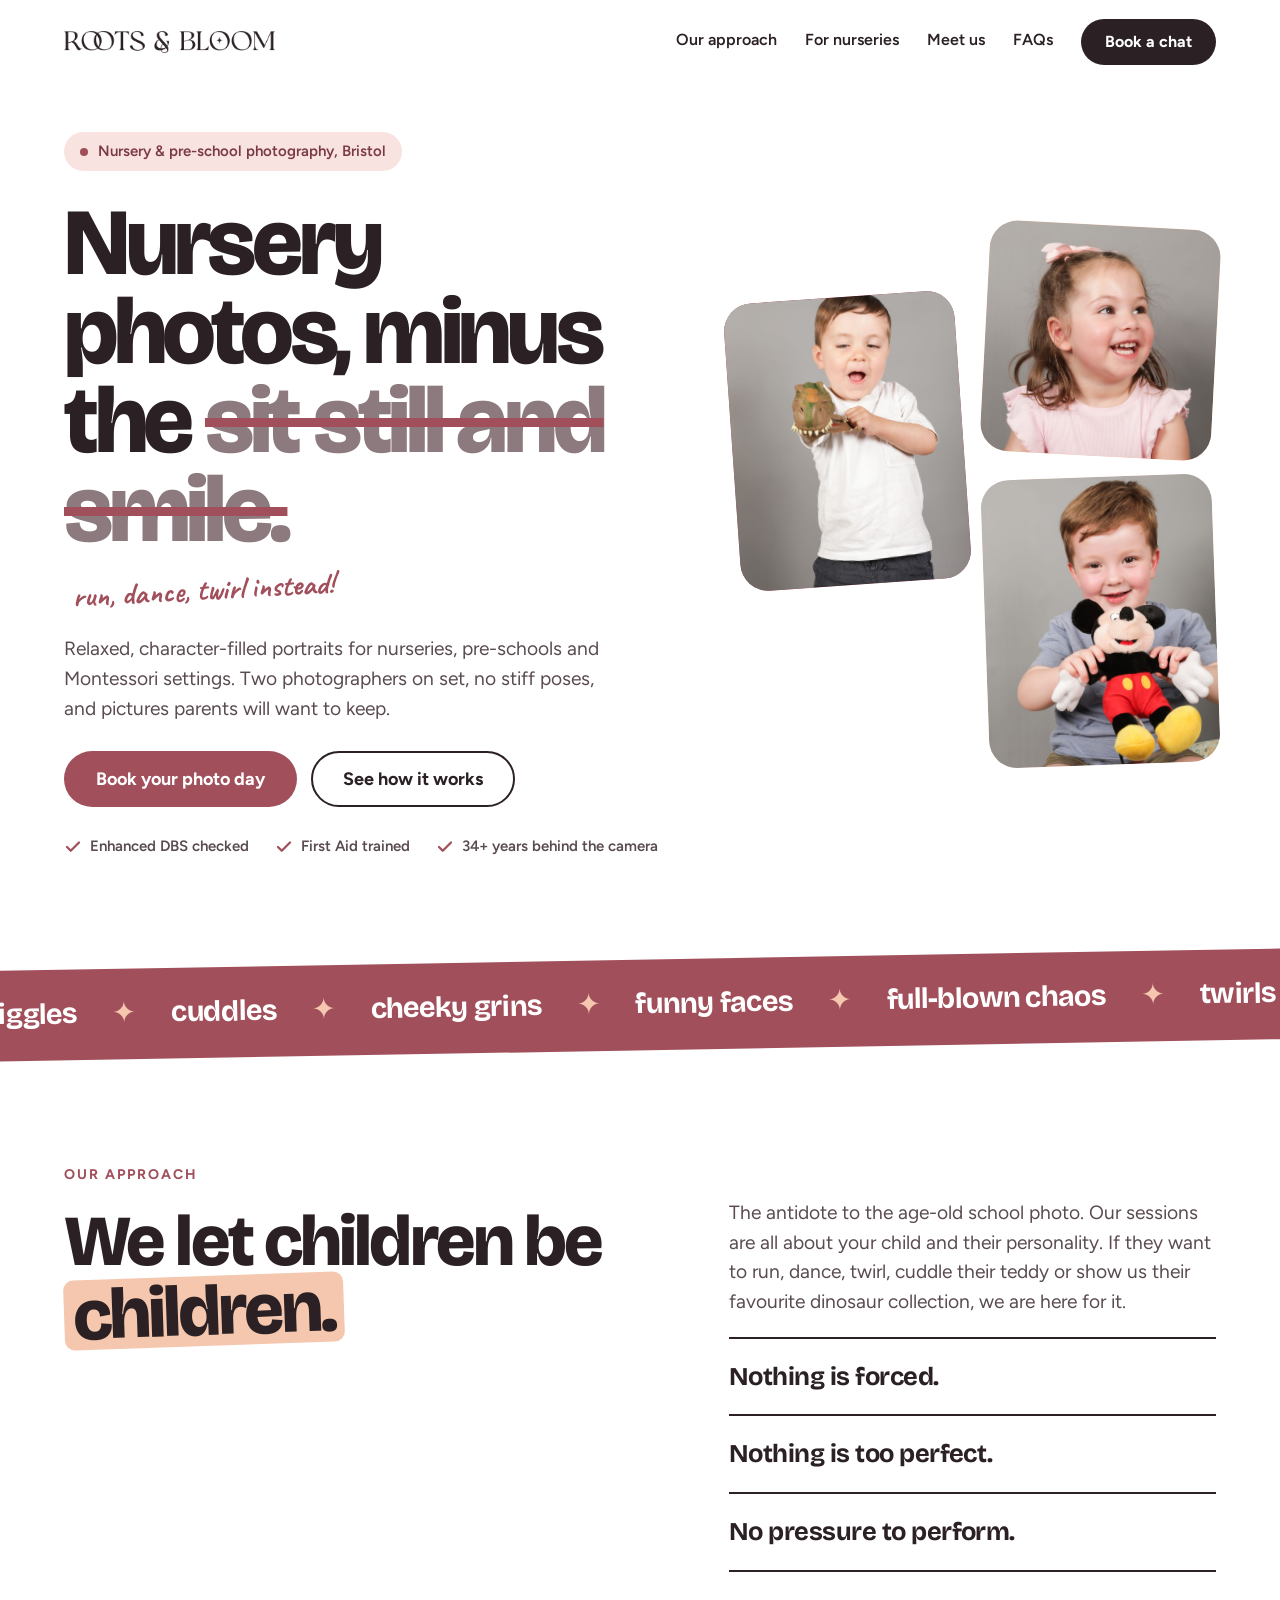
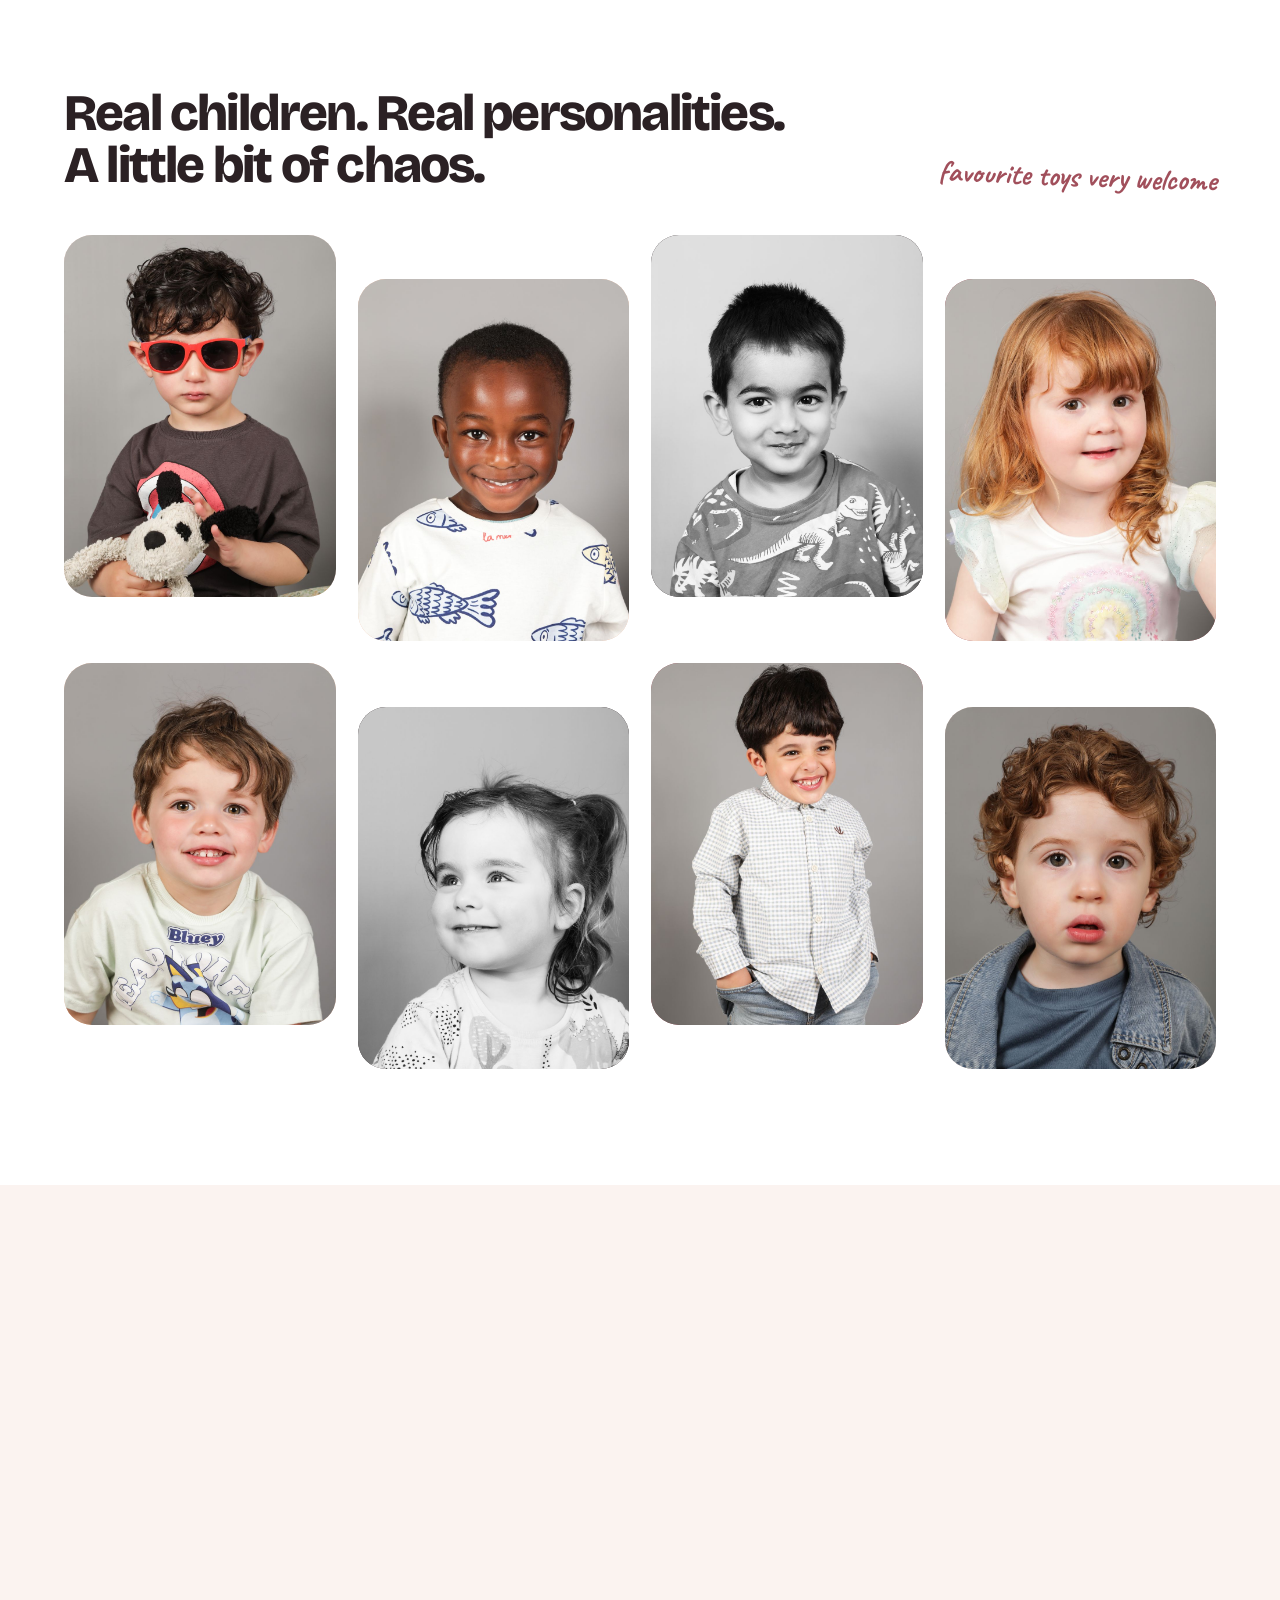
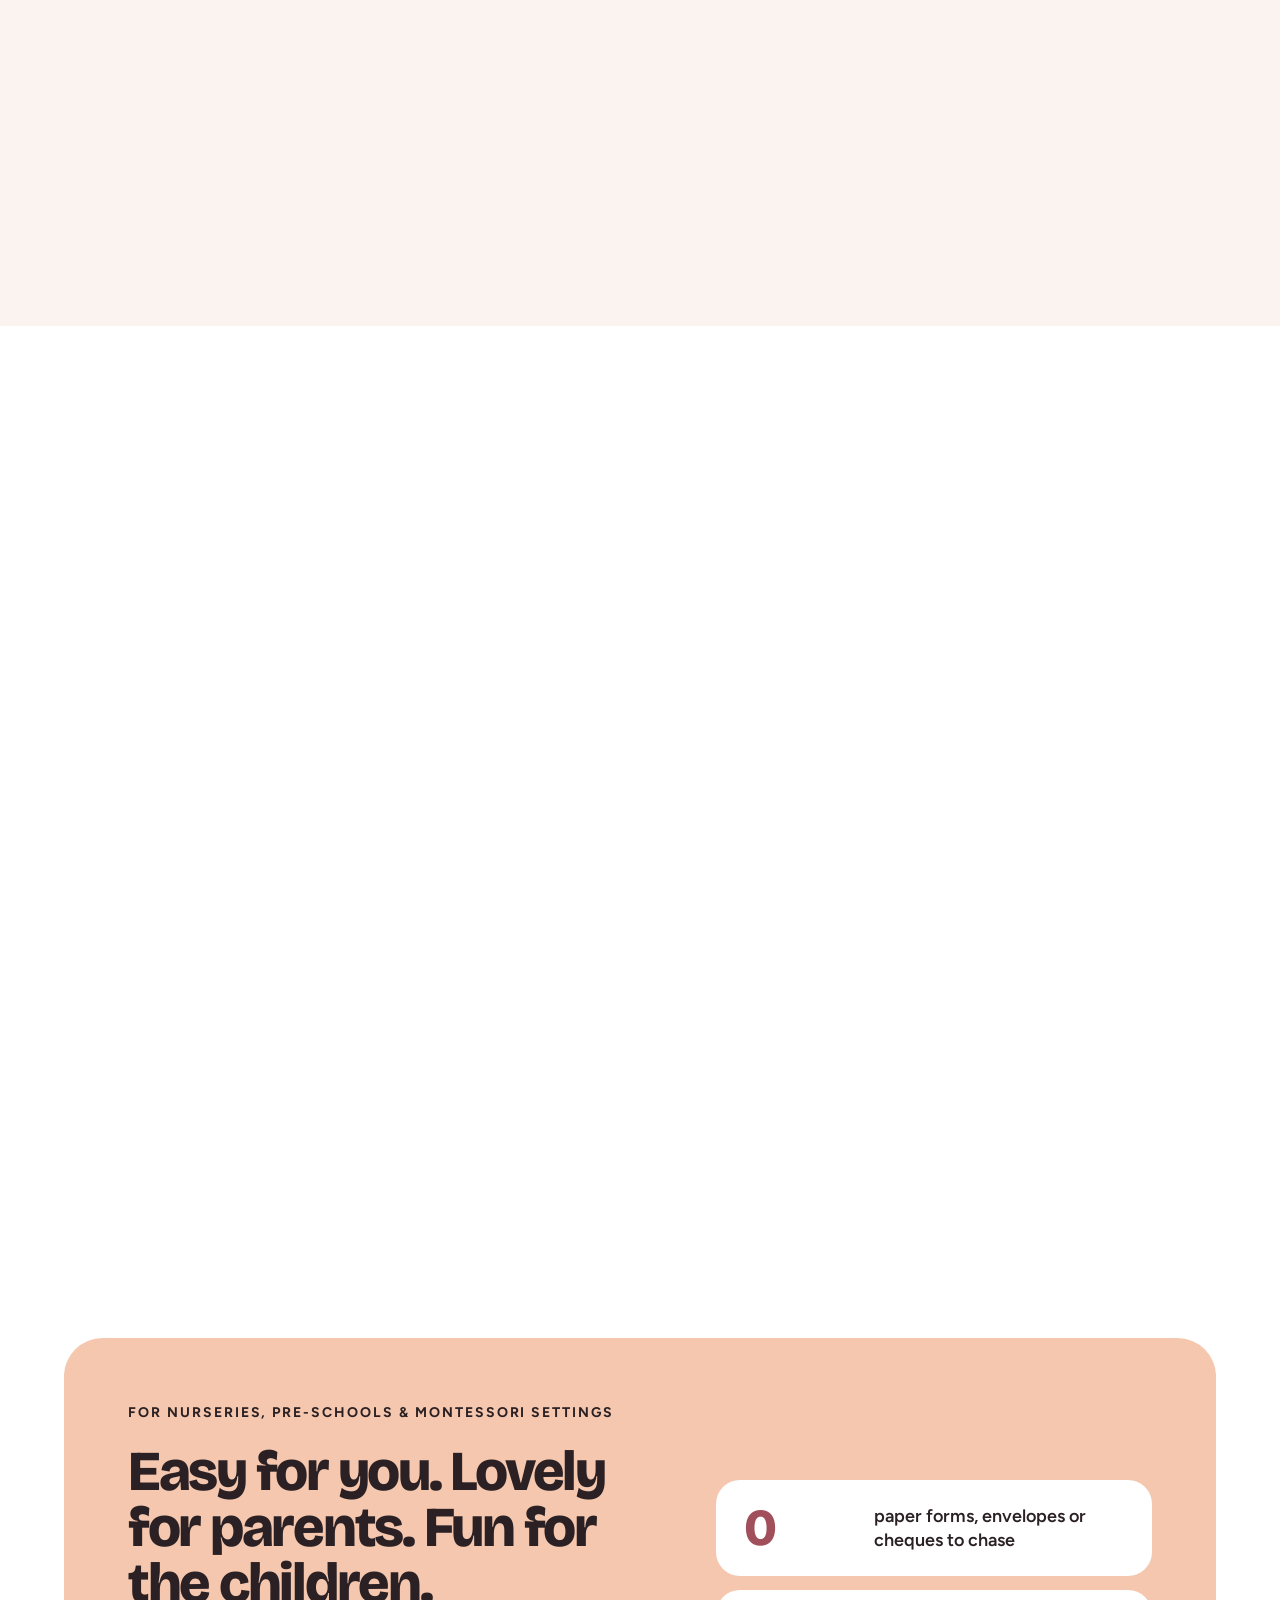
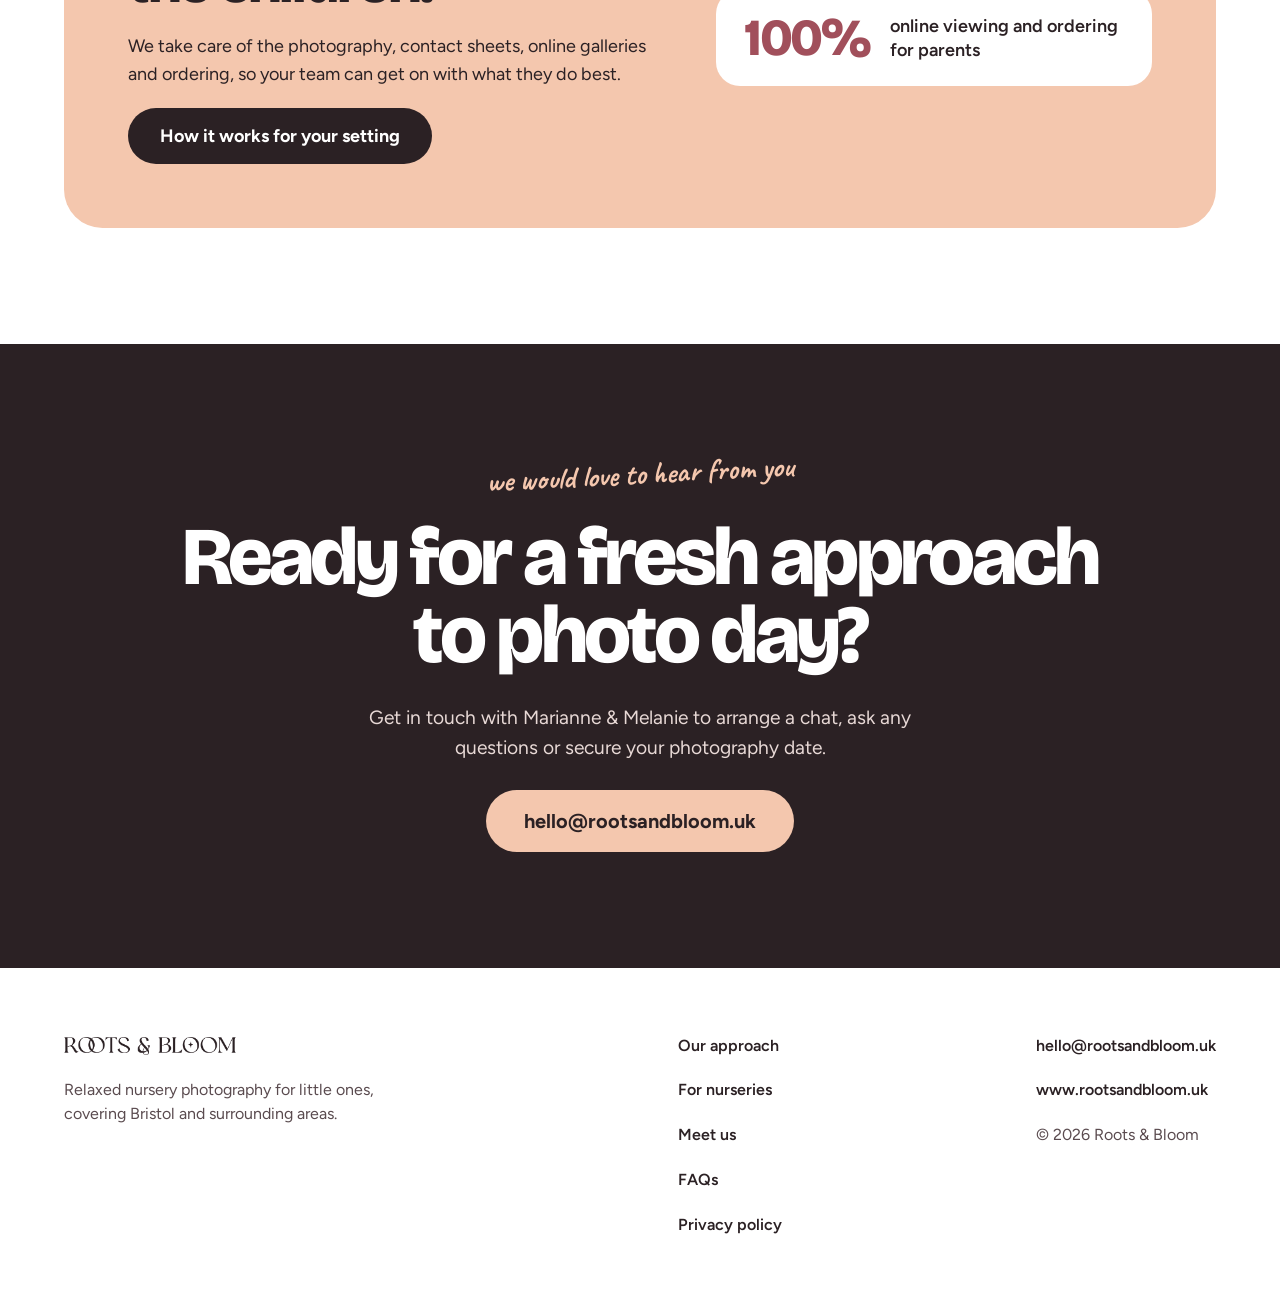
==== commit 28252d6c: "Add client logo and icon; fill GotPhoto and enquiry retention in privacy policy Also fixes missing s" ====
--- a/index.html
+++ b/index.html
@@ -11,7 +11,8 @@
   <meta property="og:title" content="Roots &amp; Bloom | Relaxed nursery photography">
   <meta property="og:description" content="Two photographers, no stiff poses, and pictures parents will want to keep.">
   <meta property="og:url" content="https://www.rootsandbloom.uk/">
-  <link rel="icon" href="assets/favicon.svg" type="image/svg+xml">
+  <link rel="icon" href="assets/icon.png" type="image/png">
+  <link rel="apple-touch-icon" href="assets/apple-touch-icon.png">
   <link rel="preconnect" href="https://fonts.googleapis.com">
   <link rel="preconnect" href="https://fonts.gstatic.com" crossorigin>
   <link rel="stylesheet" href="https://fonts.googleapis.com/css2?family=Bricolage+Grotesque:opsz,wght@12..96,400..800&amp;family=Caveat:wght@700&amp;family=Figtree:wght@400;500;600;700&amp;display=swap">
@@ -22,10 +23,7 @@
 
 <header class="site-header">
   <div class="wrap site-header__inner">
-    <a class="wordmark" href="index.html" aria-label="Roots &amp; Bloom home">
-      <svg aria-hidden="true" viewBox="0 0 30 30"><circle cx="15" cy="7" r="6" fill="#F4C7AE"/><circle cx="23" cy="15" r="6" fill="#F4C7AE"/><circle cx="15" cy="23" r="6" fill="#F4C7AE"/><circle cx="7" cy="15" r="6" fill="#F4C7AE"/><circle cx="15" cy="15" r="5" fill="#A14F5B"/></svg>
-      <span>roots &amp; bloom</span>
-    </a>
+    <a class="wordmark" href="index.html"><img src="assets/logo.png" width="1140" height="119" alt="Roots &amp; Bloom"></a>
     <button class="nav-toggle" type="button" aria-label="Open menu" aria-expanded="false" aria-controls="site-nav">
       <svg aria-hidden="true" viewBox="0 0 24 24" fill="none" stroke="#fff" stroke-width="2.5" stroke-linecap="round"><path d="M4 8h16M4 16h16"/></svg>
     </button>
@@ -204,7 +202,7 @@
 <footer class="site-footer">
   <div class="wrap site-footer__inner">
     <div class="site-footer__brand">
-      <a class="wordmark" href="index.html">roots &amp; bloom</a>
+      <a class="wordmark" href="index.html"><img src="assets/logo.png" width="1140" height="119" alt="Roots &amp; Bloom" loading="lazy"></a>
       <p>Relaxed nursery photography for little ones, covering Bristol and surrounding areas.</p>
     </div>
     <nav class="site-footer__links" aria-label="Footer">
--- a/assets/css/styles.css
+++ b/assets/css/styles.css
@@ -354,3 +354,11 @@
   .faq__body { padding: 0 20px 22px; }
   .sticker { font-size: 1.5rem; }
 }
+
+/* ---------- Logo ---------- */
+.wordmark img { height: 22px; width: auto; display: block; }
+.site-footer__brand .wordmark img { height: 18px; }
+@media (max-width: 860px) { .wordmark img { height: 17px; } }
+@media (max-width: 360px) { .wordmark img { height: 15px; } }
+.site-footer__links > span { display: block; min-height: 0; }
+.site-footer__links span span { display: inline; padding: 0; min-height: 0; }
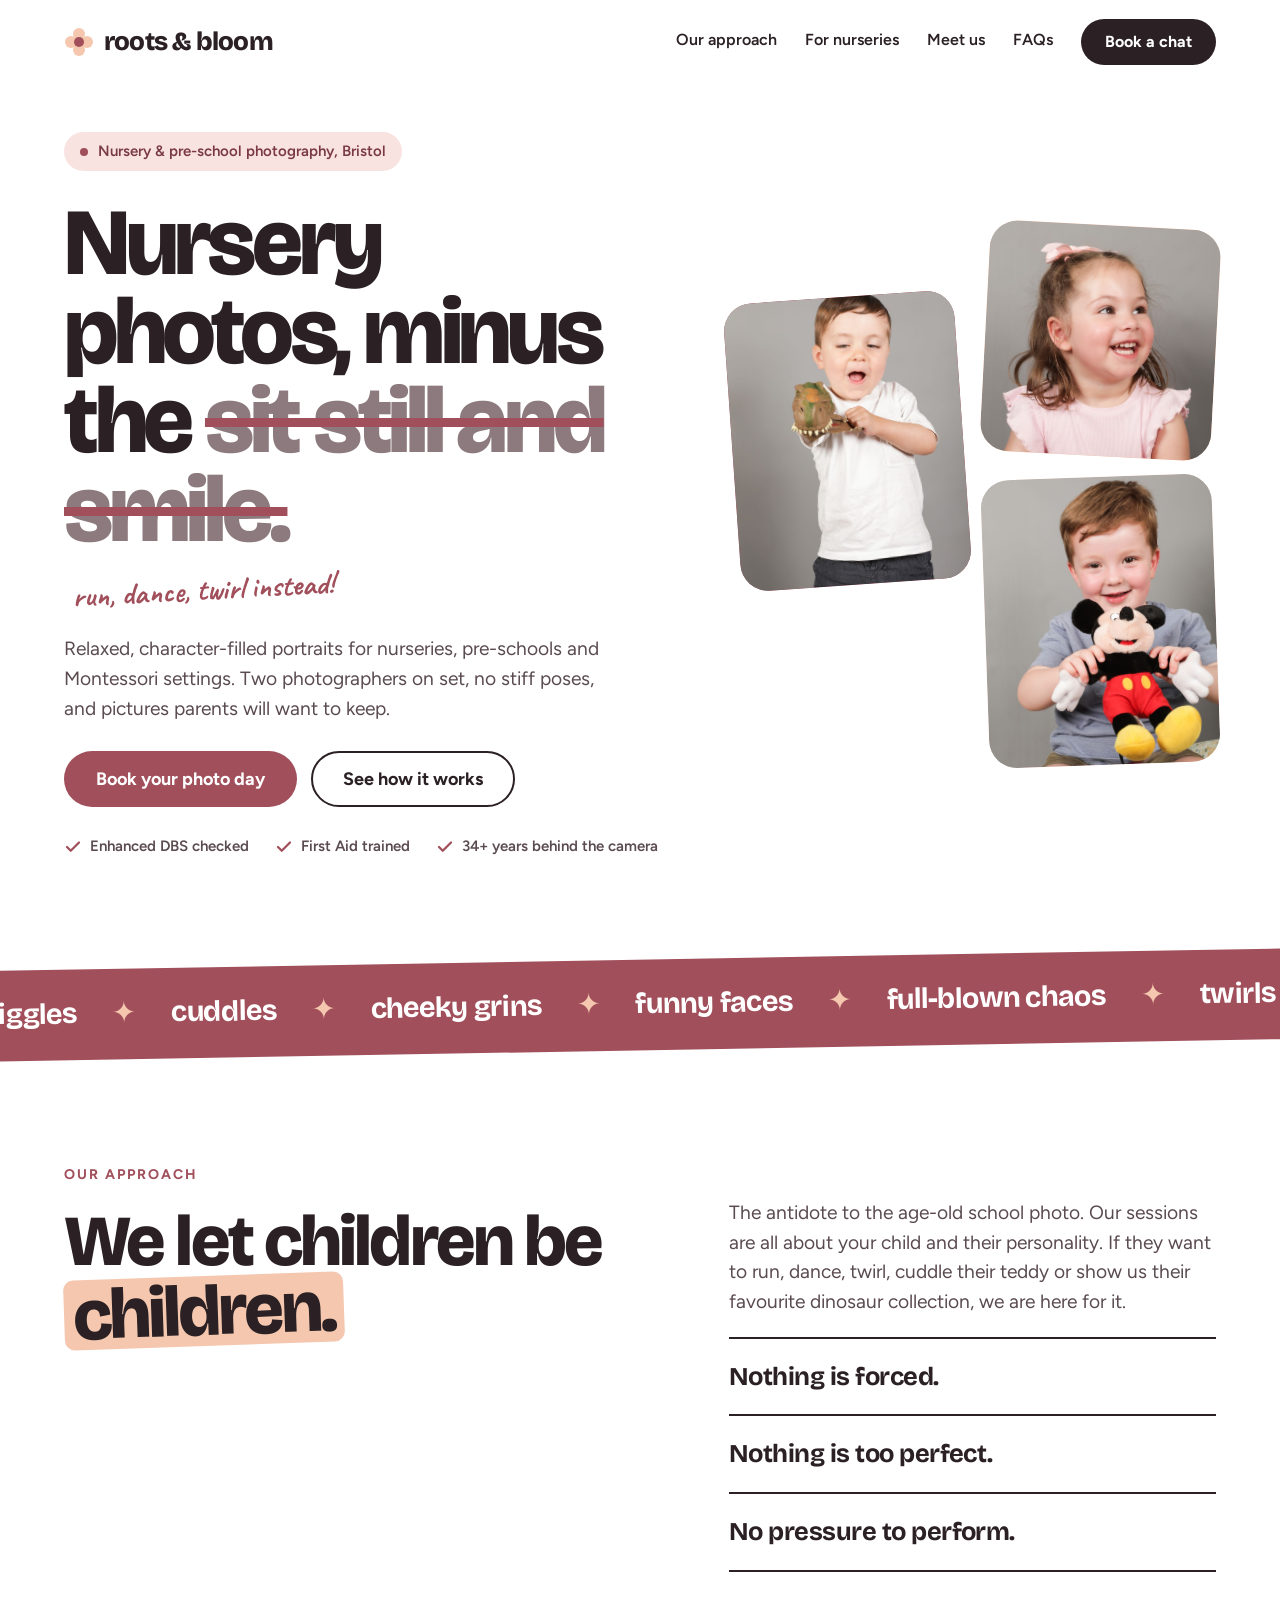
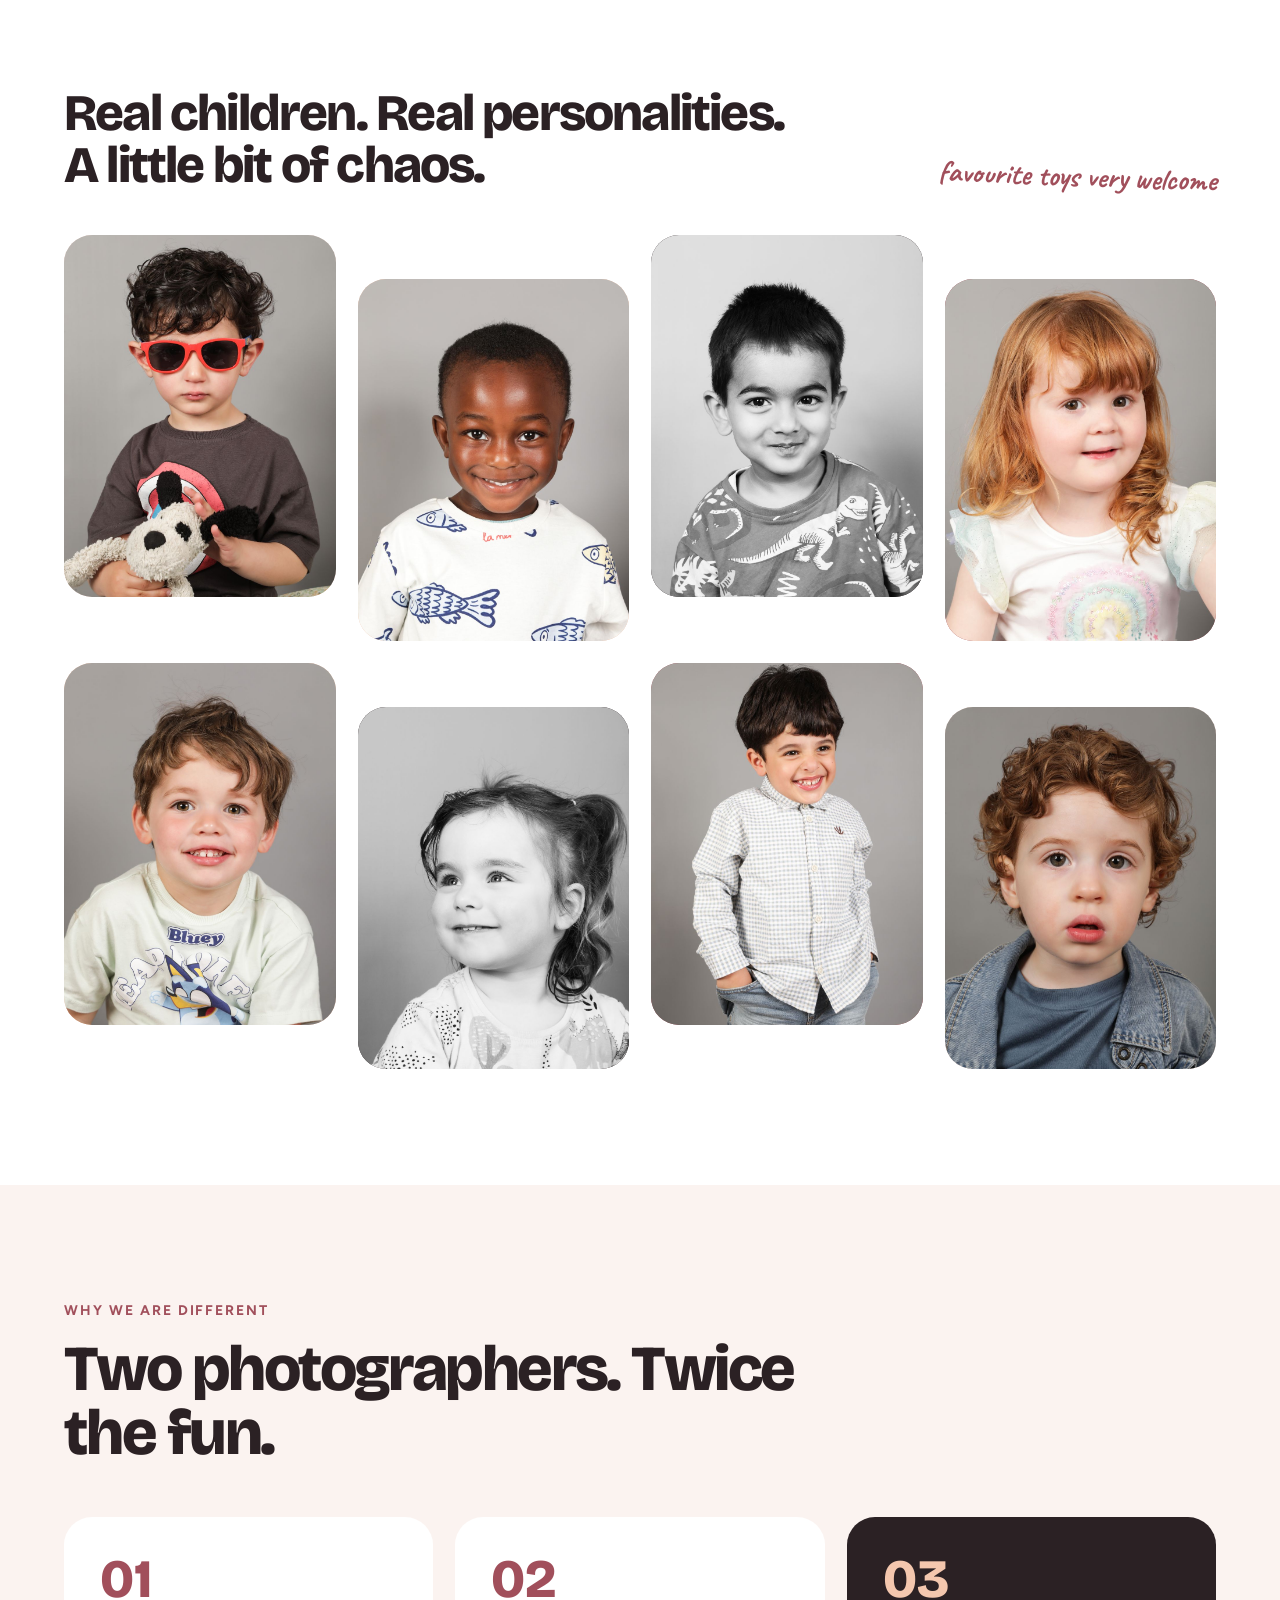
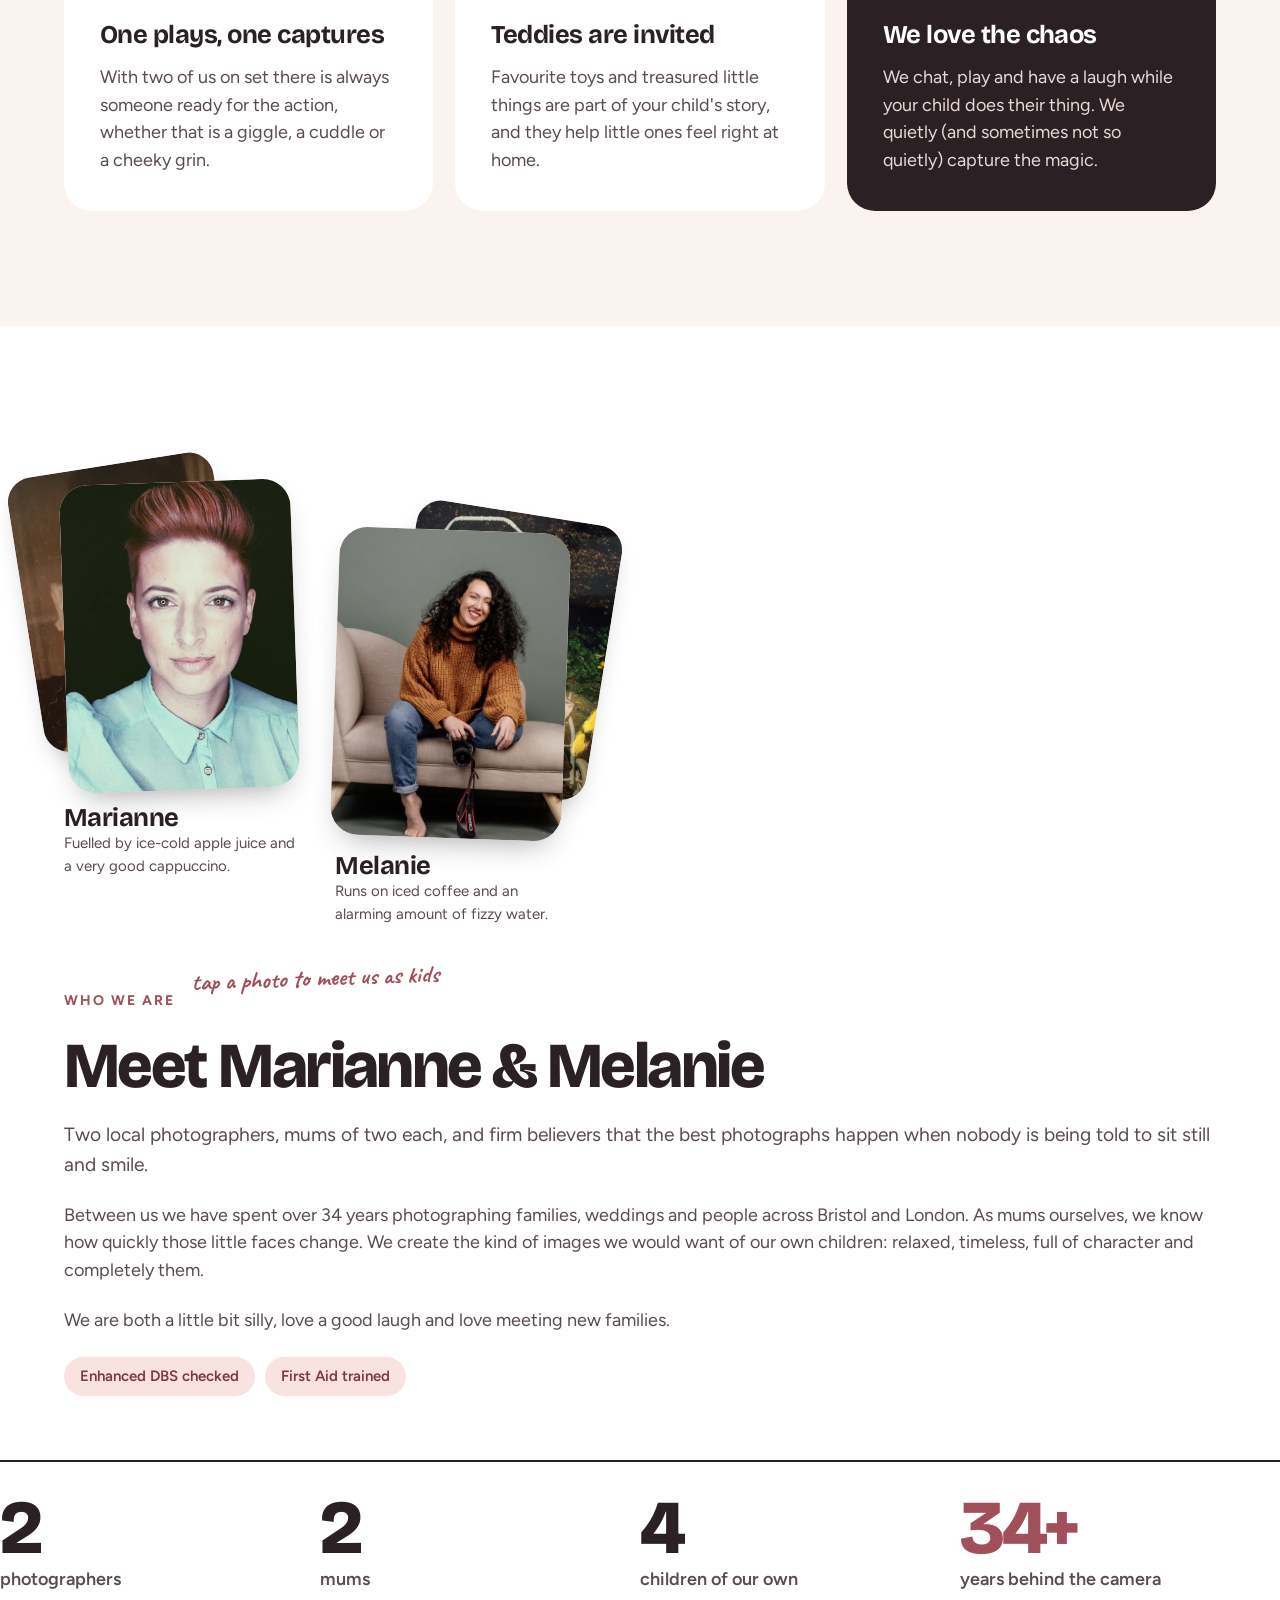
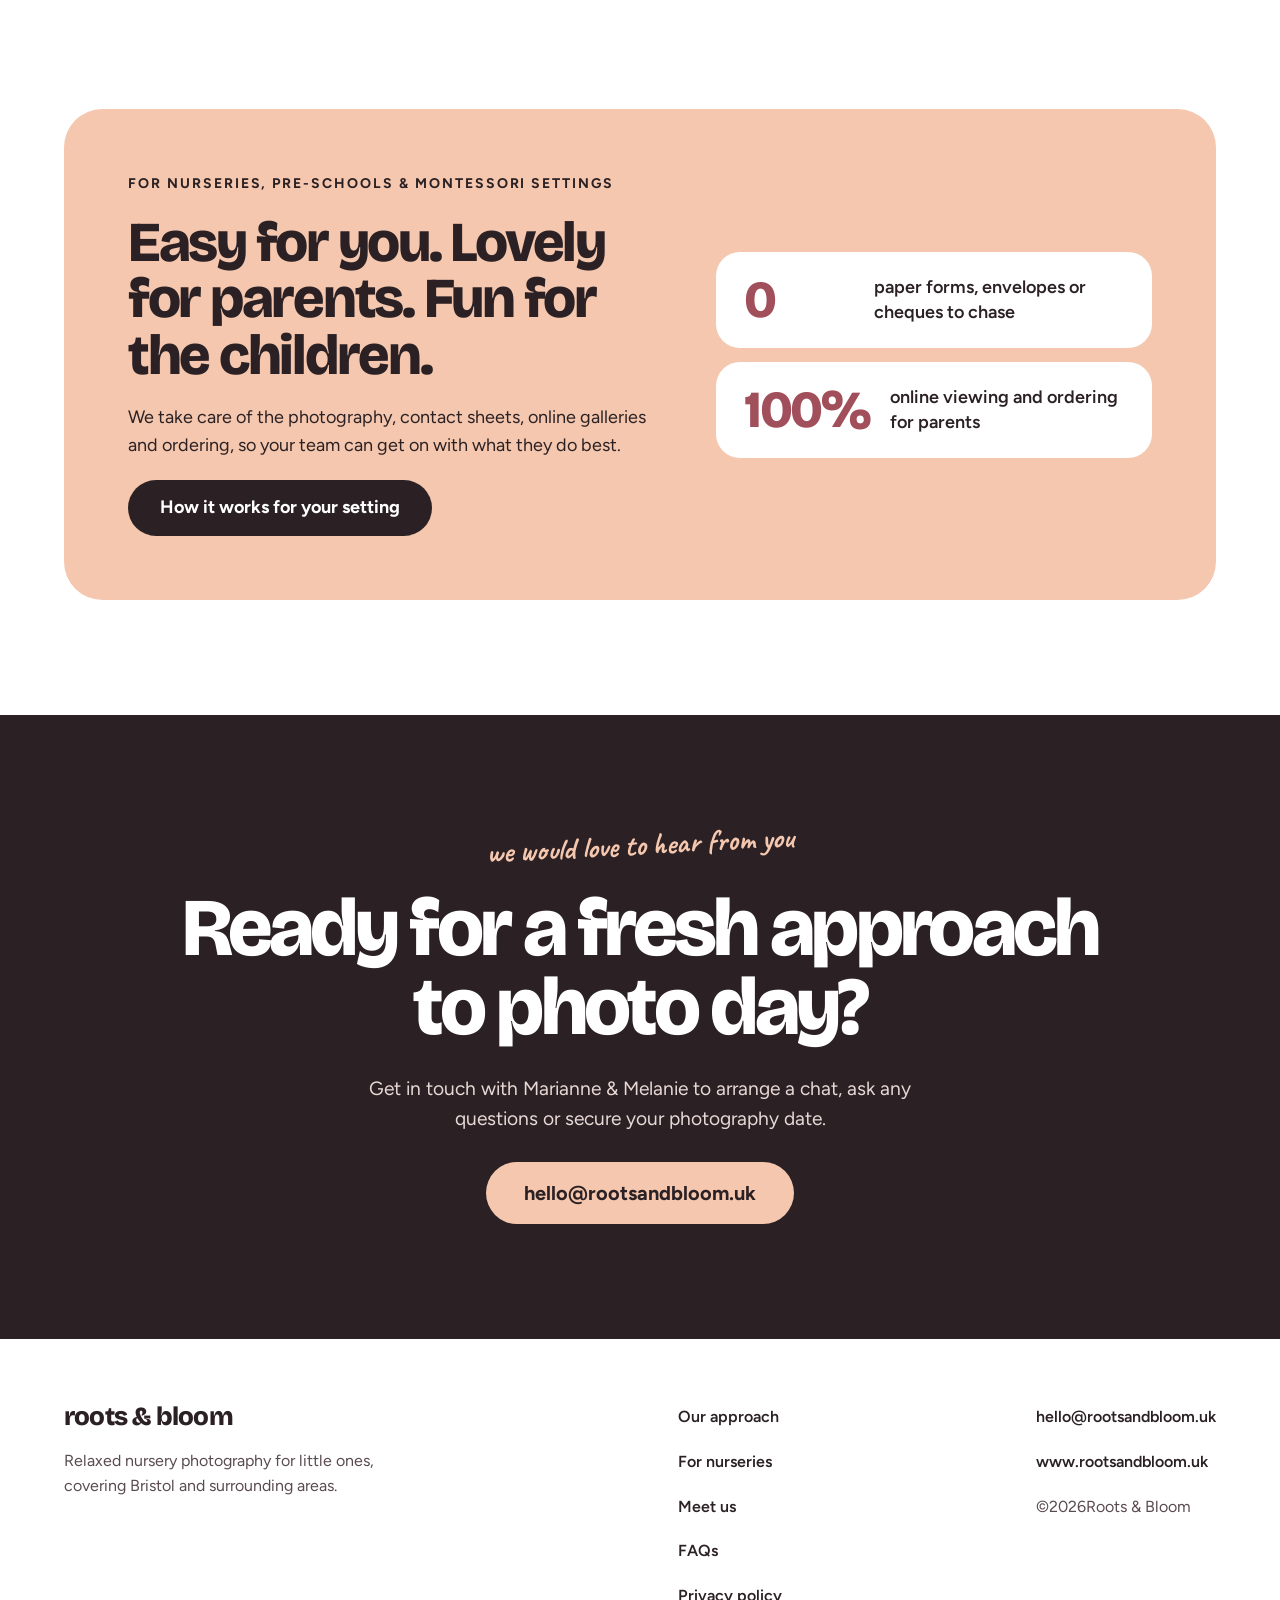
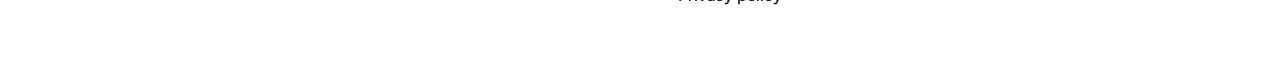
==== commit a91f5d28: "Restore bloom logo; adult and child photo cards that swap on tap Co-Authored-By: Claude Opus 5.5 <no" ====
--- a/index.html
+++ b/index.html
@@ -11,8 +11,7 @@
   <meta property="og:title" content="Roots &amp; Bloom | Relaxed nursery photography">
   <meta property="og:description" content="Two photographers, no stiff poses, and pictures parents will want to keep.">
   <meta property="og:url" content="https://www.rootsandbloom.uk/">
-  <link rel="icon" href="assets/icon.png" type="image/png">
-  <link rel="apple-touch-icon" href="assets/apple-touch-icon.png">
+  <link rel="icon" href="assets/favicon.svg" type="image/svg+xml">
   <link rel="preconnect" href="https://fonts.googleapis.com">
   <link rel="preconnect" href="https://fonts.gstatic.com" crossorigin>
   <link rel="stylesheet" href="https://fonts.googleapis.com/css2?family=Bricolage+Grotesque:opsz,wght@12..96,400..800&amp;family=Caveat:wght@700&amp;family=Figtree:wght@400;500;600;700&amp;display=swap">
@@ -23,7 +22,10 @@
 
 <header class="site-header">
   <div class="wrap site-header__inner">
-    <a class="wordmark" href="index.html"><img src="assets/logo.png" width="1140" height="119" alt="Roots &amp; Bloom"></a>
+    <a class="wordmark" href="index.html" aria-label="Roots &amp; Bloom home">
+      <svg aria-hidden="true" viewBox="0 0 30 30"><circle cx="15" cy="7" r="6" fill="#F4C7AE"/><circle cx="23" cy="15" r="6" fill="#F4C7AE"/><circle cx="15" cy="23" r="6" fill="#F4C7AE"/><circle cx="7" cy="15" r="6" fill="#F4C7AE"/><circle cx="15" cy="15" r="5" fill="#A14F5B"/></svg>
+      <span>roots &amp; bloom</span>
+    </a>
     <button class="nav-toggle" type="button" aria-label="Open menu" aria-expanded="false" aria-controls="site-nav">
       <svg aria-hidden="true" viewBox="0 0 24 24" fill="none" stroke="#fff" stroke-width="2.5" stroke-linecap="round"><path d="M4 8h16M4 16h16"/></svg>
     </button>
@@ -140,13 +142,21 @@
       <div class="meet">
         <div class="meet__photos reveal">
           <div class="meet__person">
-            <figure class="photo photo--tall photo--sun tilt-l-sm"><img src="assets/img/marianne-baby.jpg" width="1050" height="1400" loading="lazy" alt="Marianne as a toddler in a white frilled dress" style="object-position: 50% 30%"></figure>
+            <button class="flip flip--left" type="button" aria-pressed="false" aria-label="Swap Marianne's photos: adult and child">
+              <span class="flip__card flip__card--adult"><img src="assets/img/marianne.jpg" loading="lazy" alt="Marianne today, with short red hair and a mint shirt" style="object-position: 50% 40%"></span>
+              <span class="flip__card flip__card--young"><img src="assets/img/marianne-baby.jpg" loading="lazy" alt="Marianne as a toddler in a white frilled dress" style="object-position: 50% 30%"></span>
+            </button>
             <div><h3 class="h3">Marianne</h3><p>Fuelled by ice-cold apple juice and a very good cappuccino.</p></div>
           </div>
           <div class="meet__person">
-            <figure class="photo photo--tall tilt-r-sm"><img src="assets/img/melanie-baby.jpg" width="1050" height="1400" loading="lazy" alt="Melanie as a baby in a pink pram" style="object-position: 50% 45%"></figure>
+            <button class="flip flip--right" type="button" aria-pressed="false" aria-label="Swap Melanie's photos: adult and child">
+              <span class="flip__card flip__card--adult"><img src="assets/img/melanie.jpg" loading="lazy" alt="Melanie today, laughing on a sofa with her camera" style="object-position: 50% 30%"></span>
+              <span class="flip__card flip__card--young"><img src="assets/img/melanie-baby.jpg" loading="lazy" alt="Melanie as a baby in a pink pram" style="object-position: 50% 45%"></span>
+            </button>
             <div><h3 class="h3">Melanie</h3><p>Runs on iced coffee and an alarming amount of fizzy water.</p></div>
           </div>
+          <p class="meet__hint" aria-hidden="true">tap a photo to meet us as kids</p>
+        </div>
         </div>
         <div class="stack meet__copy reveal">
           <p class="eyebrow">Who we are</p>
@@ -202,7 +212,7 @@
 <footer class="site-footer">
   <div class="wrap site-footer__inner">
     <div class="site-footer__brand">
-      <a class="wordmark" href="index.html"><img src="assets/logo.png" width="1140" height="119" alt="Roots &amp; Bloom" loading="lazy"></a>
+      <a class="wordmark" href="index.html">roots &amp; bloom</a>
       <p>Relaxed nursery photography for little ones, covering Bristol and surrounding areas.</p>
     </div>
     <nav class="site-footer__links" aria-label="Footer">
--- a/assets/css/styles.css
+++ b/assets/css/styles.css
@@ -355,10 +355,27 @@
   .sticker { font-size: 1.5rem; }
 }
 
-/* ---------- Logo ---------- */
-.wordmark img { height: 22px; width: auto; display: block; }
-.site-footer__brand .wordmark img { height: 18px; }
-@media (max-width: 860px) { .wordmark img { height: 17px; } }
-@media (max-width: 360px) { .wordmark img { height: 15px; } }
-.site-footer__links > span { display: block; min-height: 0; }
+site-footer__links > span { display: block; min-height: 0; }
 .site-footer__links span span { display: inline; padding: 0; min-height: 0; }
+
+/* ---------- Meet us: adult and child photo cards ---------- */
+.flip { position: relative; display: block; width: 100%; aspect-ratio: 3 / 4; padding: 0; border: 0; background: none; cursor: pointer; border-radius: var(--radius-card); -webkit-tap-highlight-color: transparent; }
+.flip__card { position: absolute; inset: 0; border-radius: var(--radius-card); overflow: hidden; background: var(--photo-tint); box-shadow: 0 14px 30px -14px rgba(43, 33, 36, 0.45); transition: transform 0.6s cubic-bezier(.2,.8,.2,1), z-index 0s linear 0.3s, filter 0.6s ease; }
+.flip__card img { width: 100%; height: 100%; object-fit: cover; display: block; }
+/* front card */
+.flip__card--adult, .flip.is-swapped .flip__card--young { z-index: 2; transform: rotate(-2deg); filter: none; }
+/* card peeking out behind */
+.flip__card--young, .flip.is-swapped .flip__card--adult { z-index: 1; transform: translate(22%, -11%) rotate(9deg) scale(0.9); filter: saturate(0.85); }
+.flip--left .flip__card--young, .flip--left.is-swapped .flip__card--adult { transform: translate(-22%, -11%) rotate(-9deg) scale(0.9); }
+.flip--right .flip__card--adult, .flip--right.is-swapped .flip__card--young { transform: rotate(2deg); }
+.flip:not(.is-swapped):hover .flip__card--young, .flip.is-swapped:hover .flip__card--adult { filter: none; }
+.flip--right:hover:not(.is-swapped) .flip__card--young, .flip--right.is-swapped:hover .flip__card--adult { transform: translate(26%, -14%) rotate(12deg) scale(0.9); }
+.flip--left:hover:not(.is-swapped) .flip__card--young, .flip--left.is-swapped:hover .flip__card--adult { transform: translate(-26%, -14%) rotate(-12deg) scale(0.9); }
+.flip:focus-visible { outline-offset: 8px; }
+.meet__photos { padding-top: 40px; column-gap: 40px; }
+.meet__hint { font-family: var(--font-hand); font-weight: 700; font-size: 1.5rem; line-height: 1; color: var(--blue); transform: rotate(-2deg); margin-top: 18px; text-align: center; grid-column: 1 / -1; }
+@media (max-width: 560px) {
+  .flip__card--young, .flip.is-swapped .flip__card--adult { transform: translate(9%, -10%) rotate(7deg) scale(0.9); }
+  .flip--left .flip__card--young, .flip--left.is-swapped .flip__card--adult { transform: translate(-9%, -10%) rotate(-7deg) scale(0.9); }
+}
+@media (prefers-reduced-motion: reduce) { .flip__card { transition: none; } }
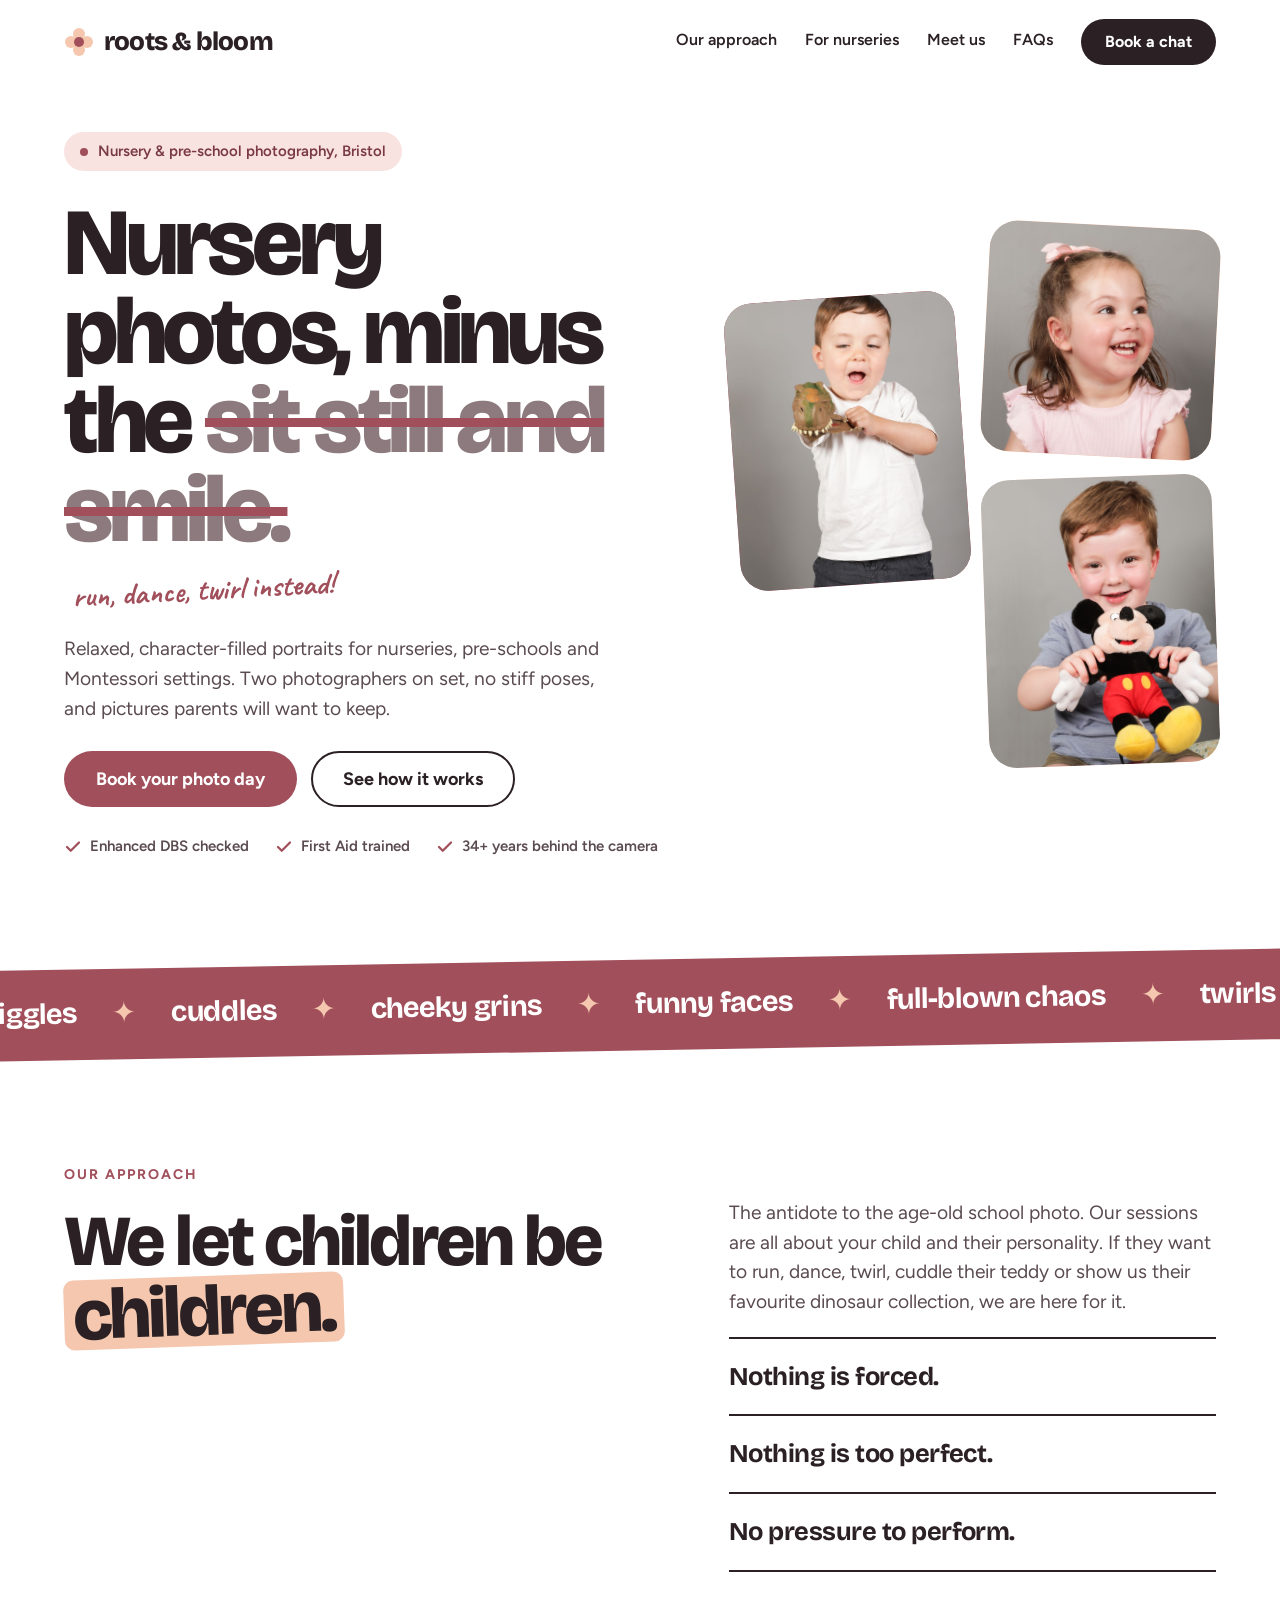
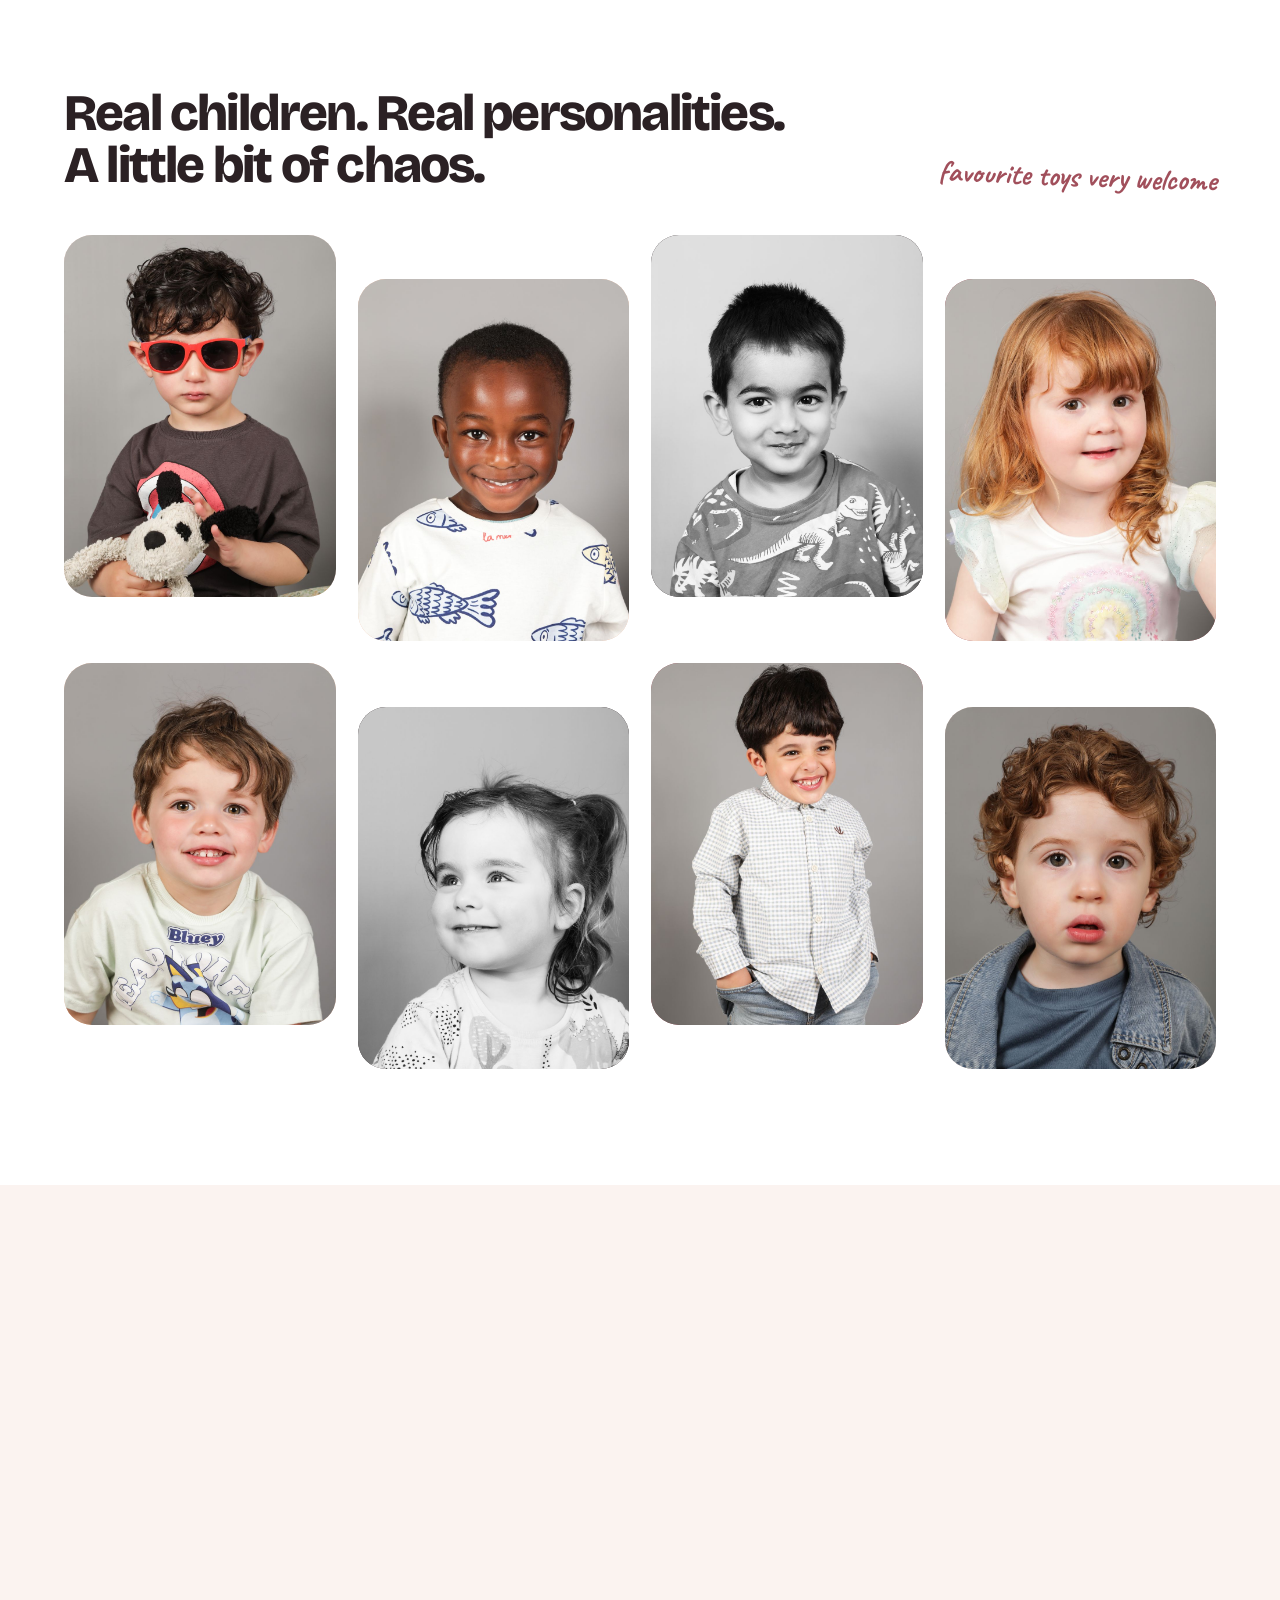
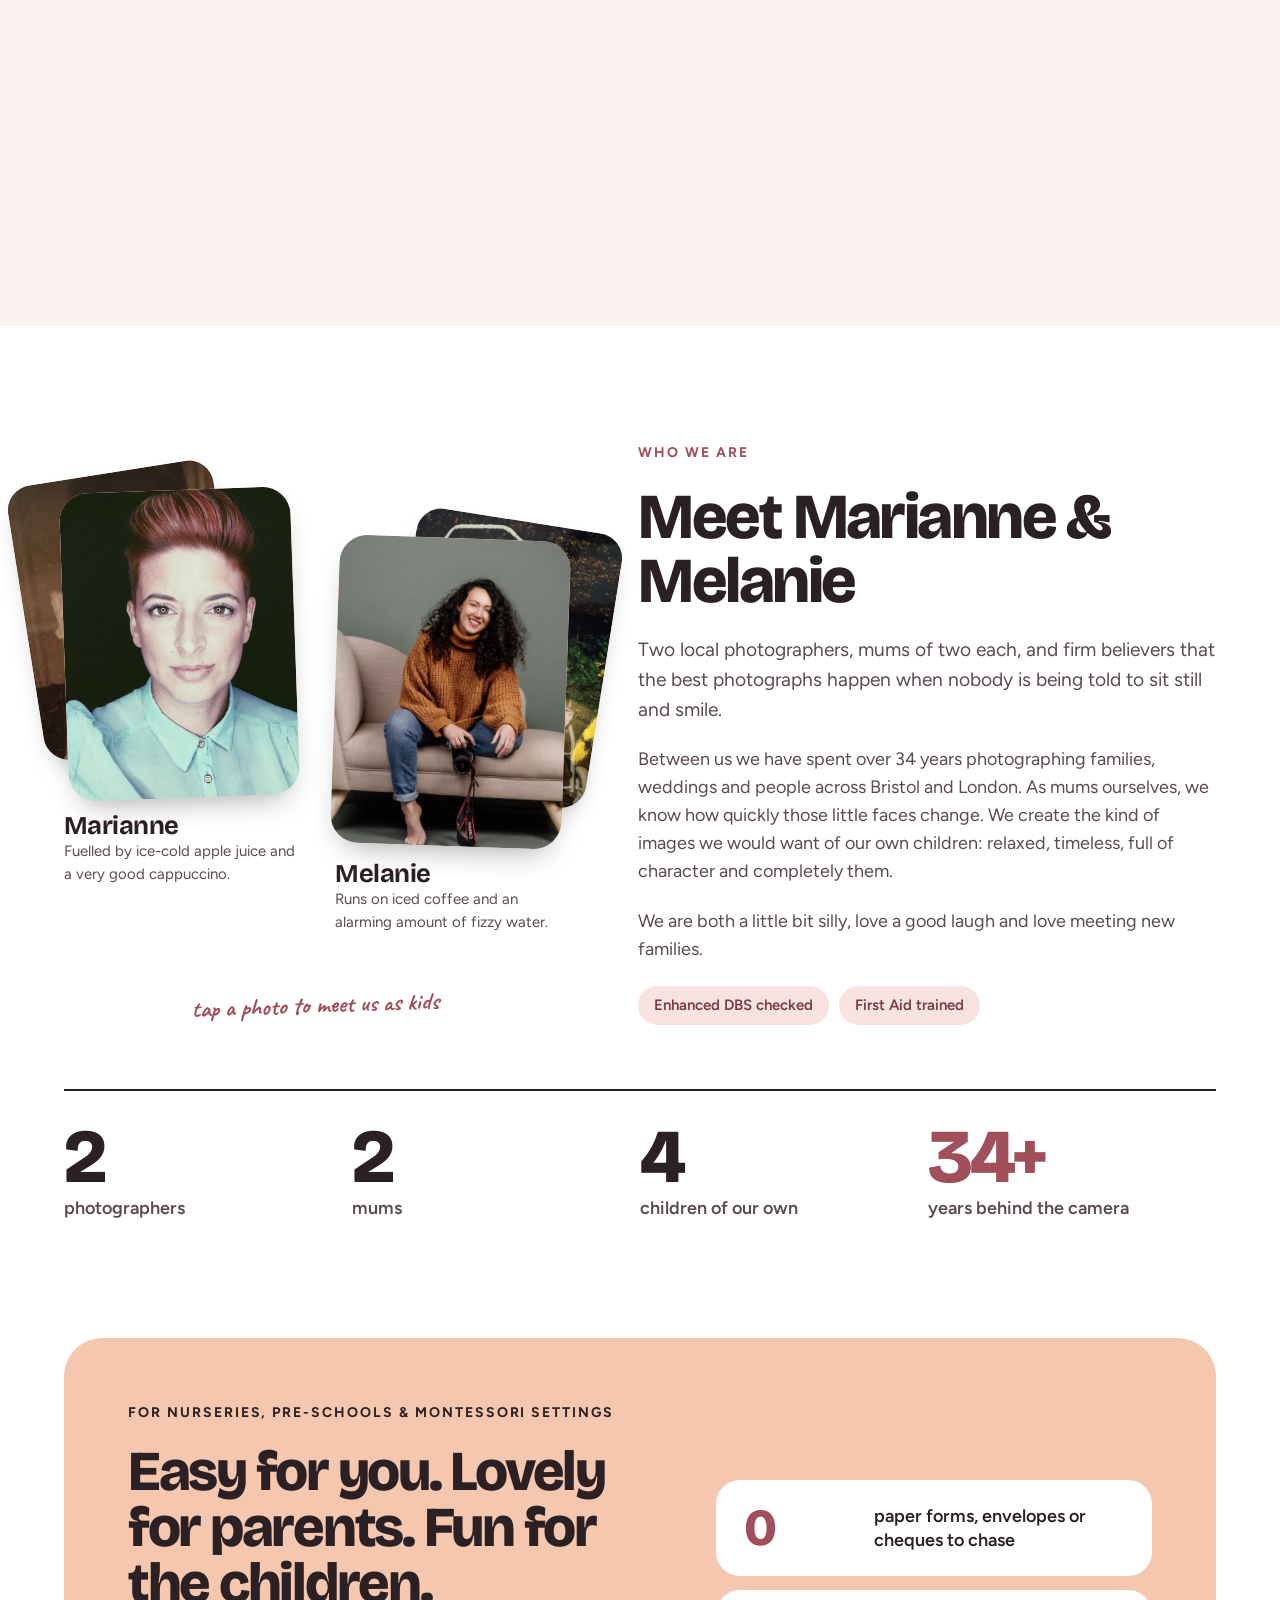
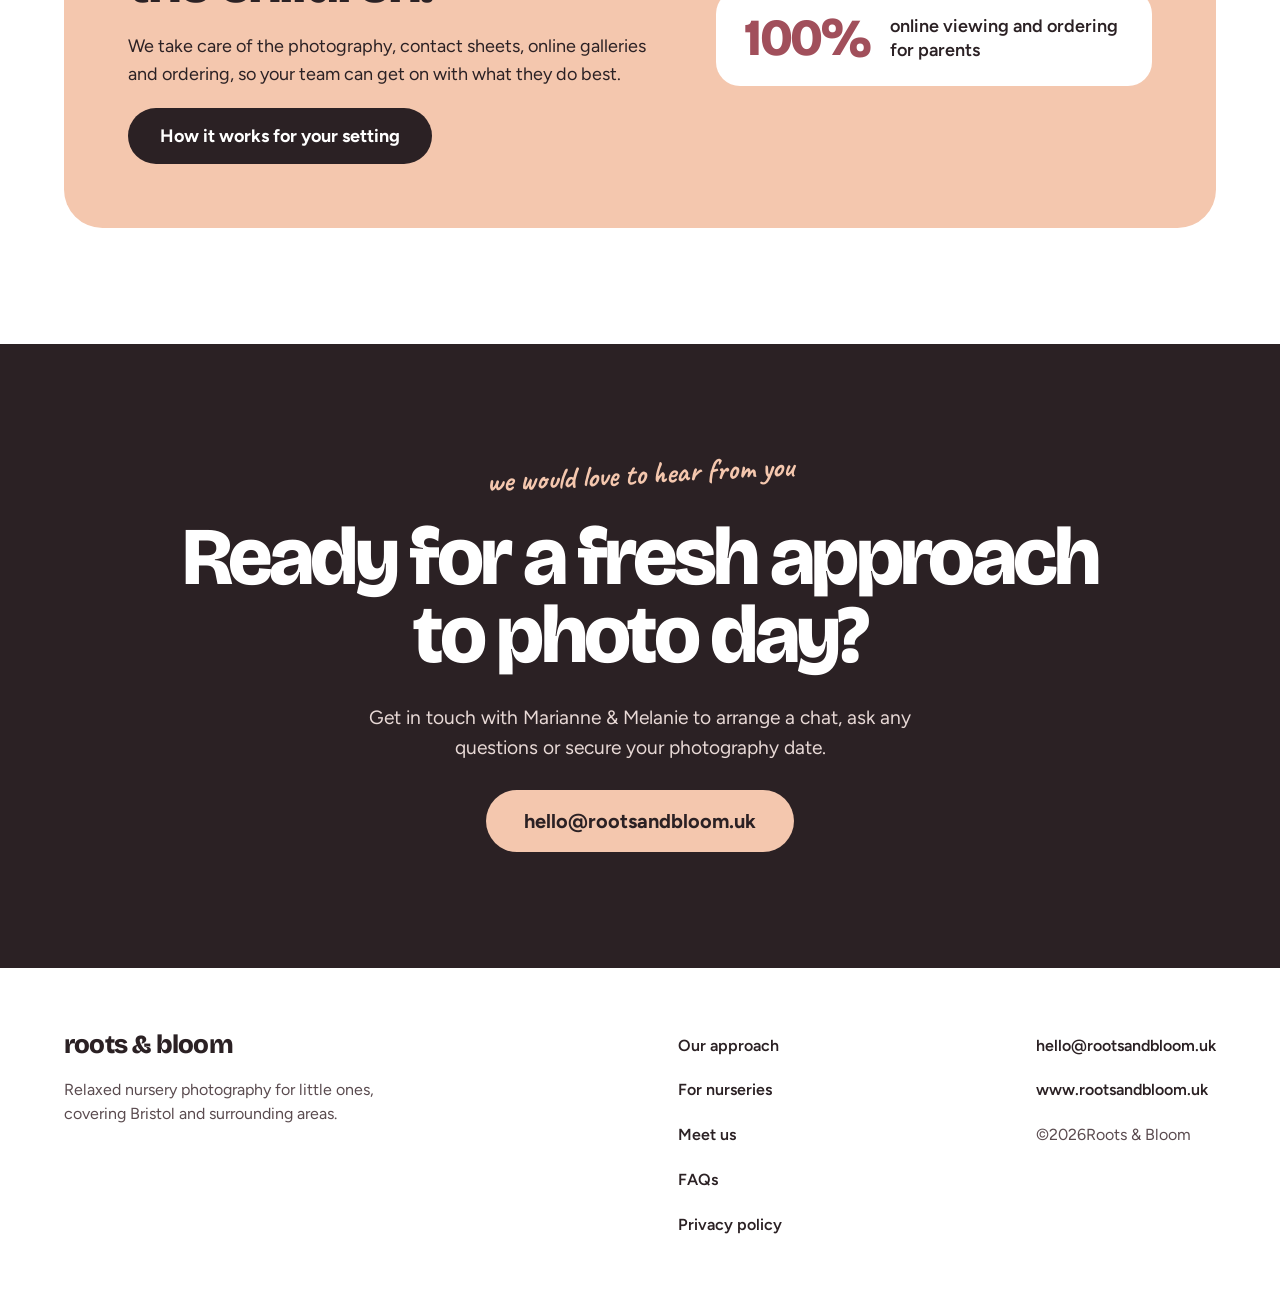
==== commit e3bbad89: "Fix Meet us layout and spacing; form email to .uk A stray closing tag broke the two-column layout an" ====
--- a/index.html
+++ b/index.html
@@ -157,7 +157,6 @@
           </div>
           <p class="meet__hint" aria-hidden="true">tap a photo to meet us as kids</p>
         </div>
-        </div>
         <div class="stack meet__copy reveal">
           <p class="eyebrow">Who we are</p>
           <h2 class="h2">Meet Marianne &amp; Melanie</h2>
--- a/assets/css/styles.css
+++ b/assets/css/styles.css
@@ -373,9 +373,10 @@
 .flip--left:hover:not(.is-swapped) .flip__card--young, .flip--left.is-swapped:hover .flip__card--adult { transform: translate(-26%, -14%) rotate(-12deg) scale(0.9); }
 .flip:focus-visible { outline-offset: 8px; }
 .meet__photos { padding-top: 40px; column-gap: 40px; }
-.meet__hint { font-family: var(--font-hand); font-weight: 700; font-size: 1.5rem; line-height: 1; color: var(--blue); transform: rotate(-2deg); margin-top: 18px; text-align: center; grid-column: 1 / -1; }
+.meet__hint { font-family: var(--font-hand); font-weight: 700; font-size: 1.5rem; line-height: 1; color: var(--blue); transform: rotate(-2deg); margin: 36px 0 0; text-align: center; grid-column: 1 / -1; }
 @media (max-width: 560px) {
   .flip__card--young, .flip.is-swapped .flip__card--adult { transform: translate(9%, -10%) rotate(7deg) scale(0.9); }
   .flip--left .flip__card--young, .flip--left.is-swapped .flip__card--adult { transform: translate(-9%, -10%) rotate(-7deg) scale(0.9); }
 }
 @media (prefers-reduced-motion: reduce) { .flip__card { transition: none; } }
+@media (max-width: 900px) { .meet { row-gap: 56px; } }
